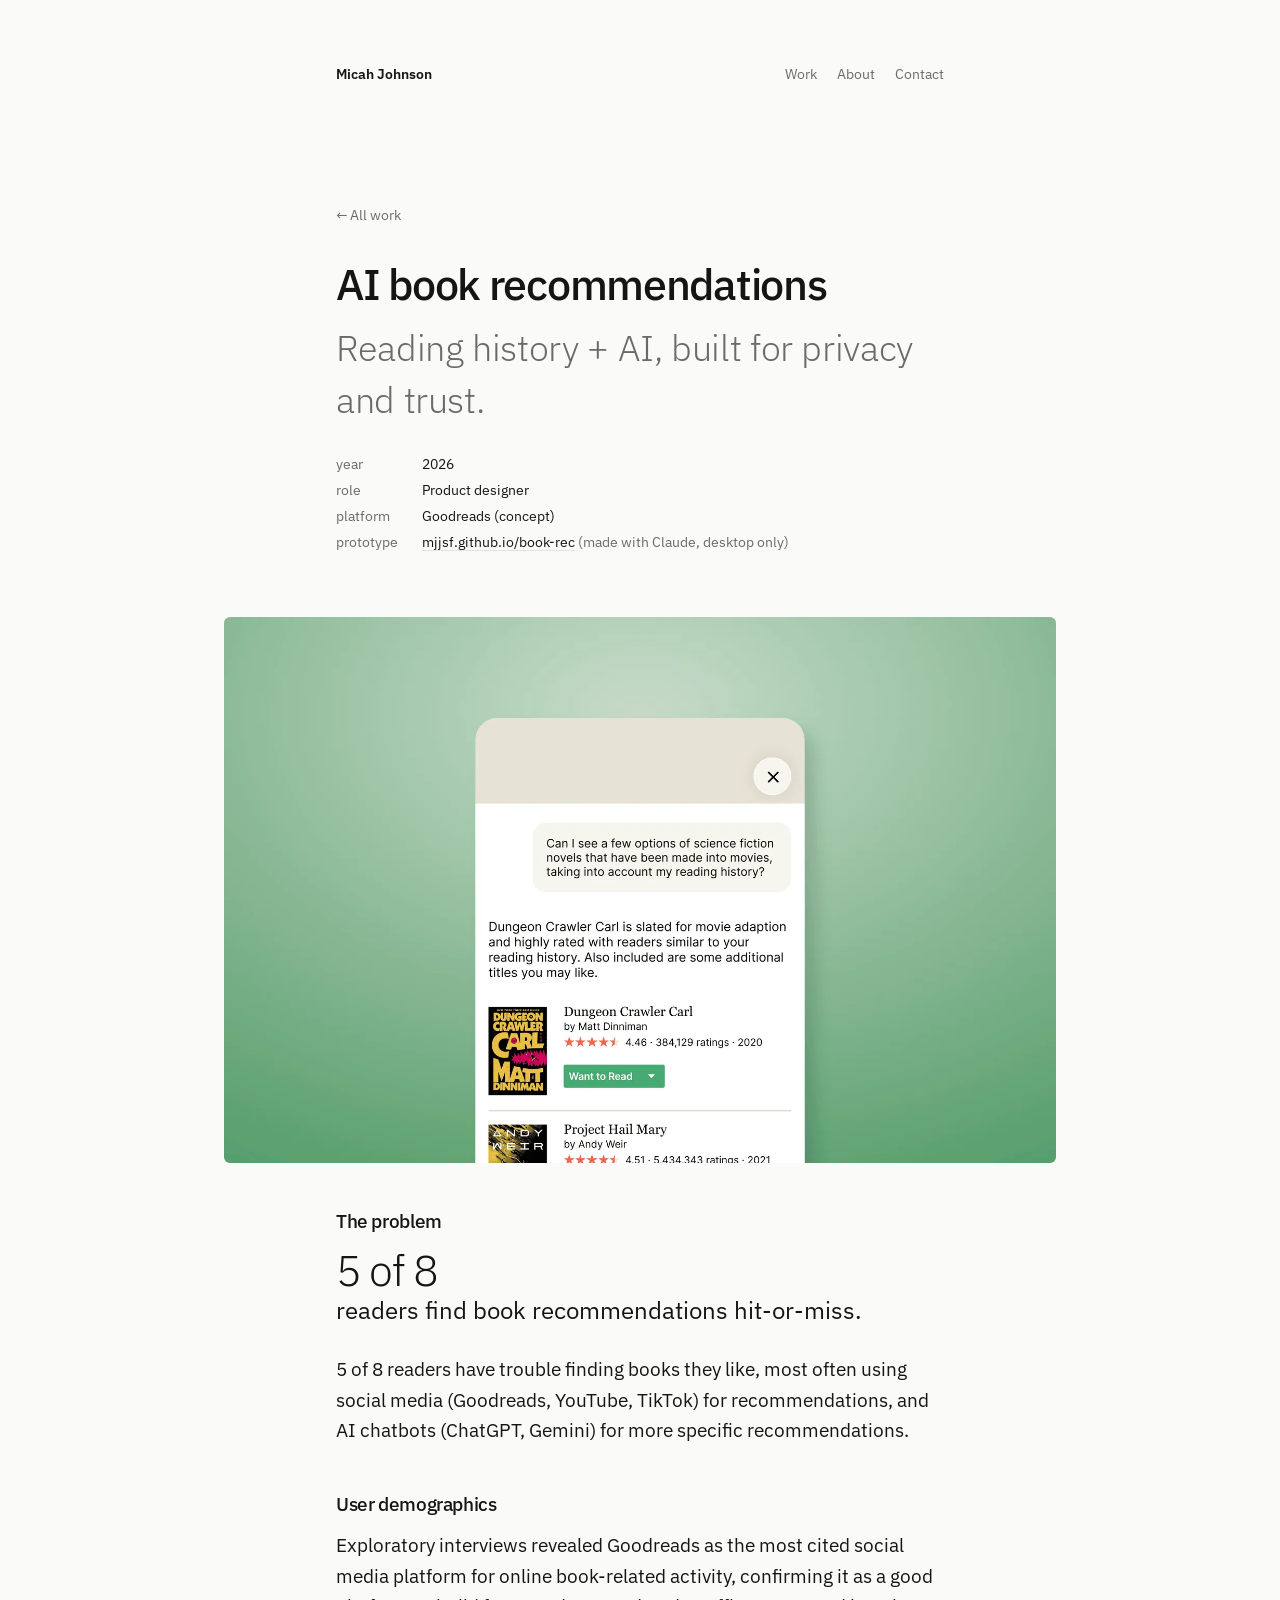
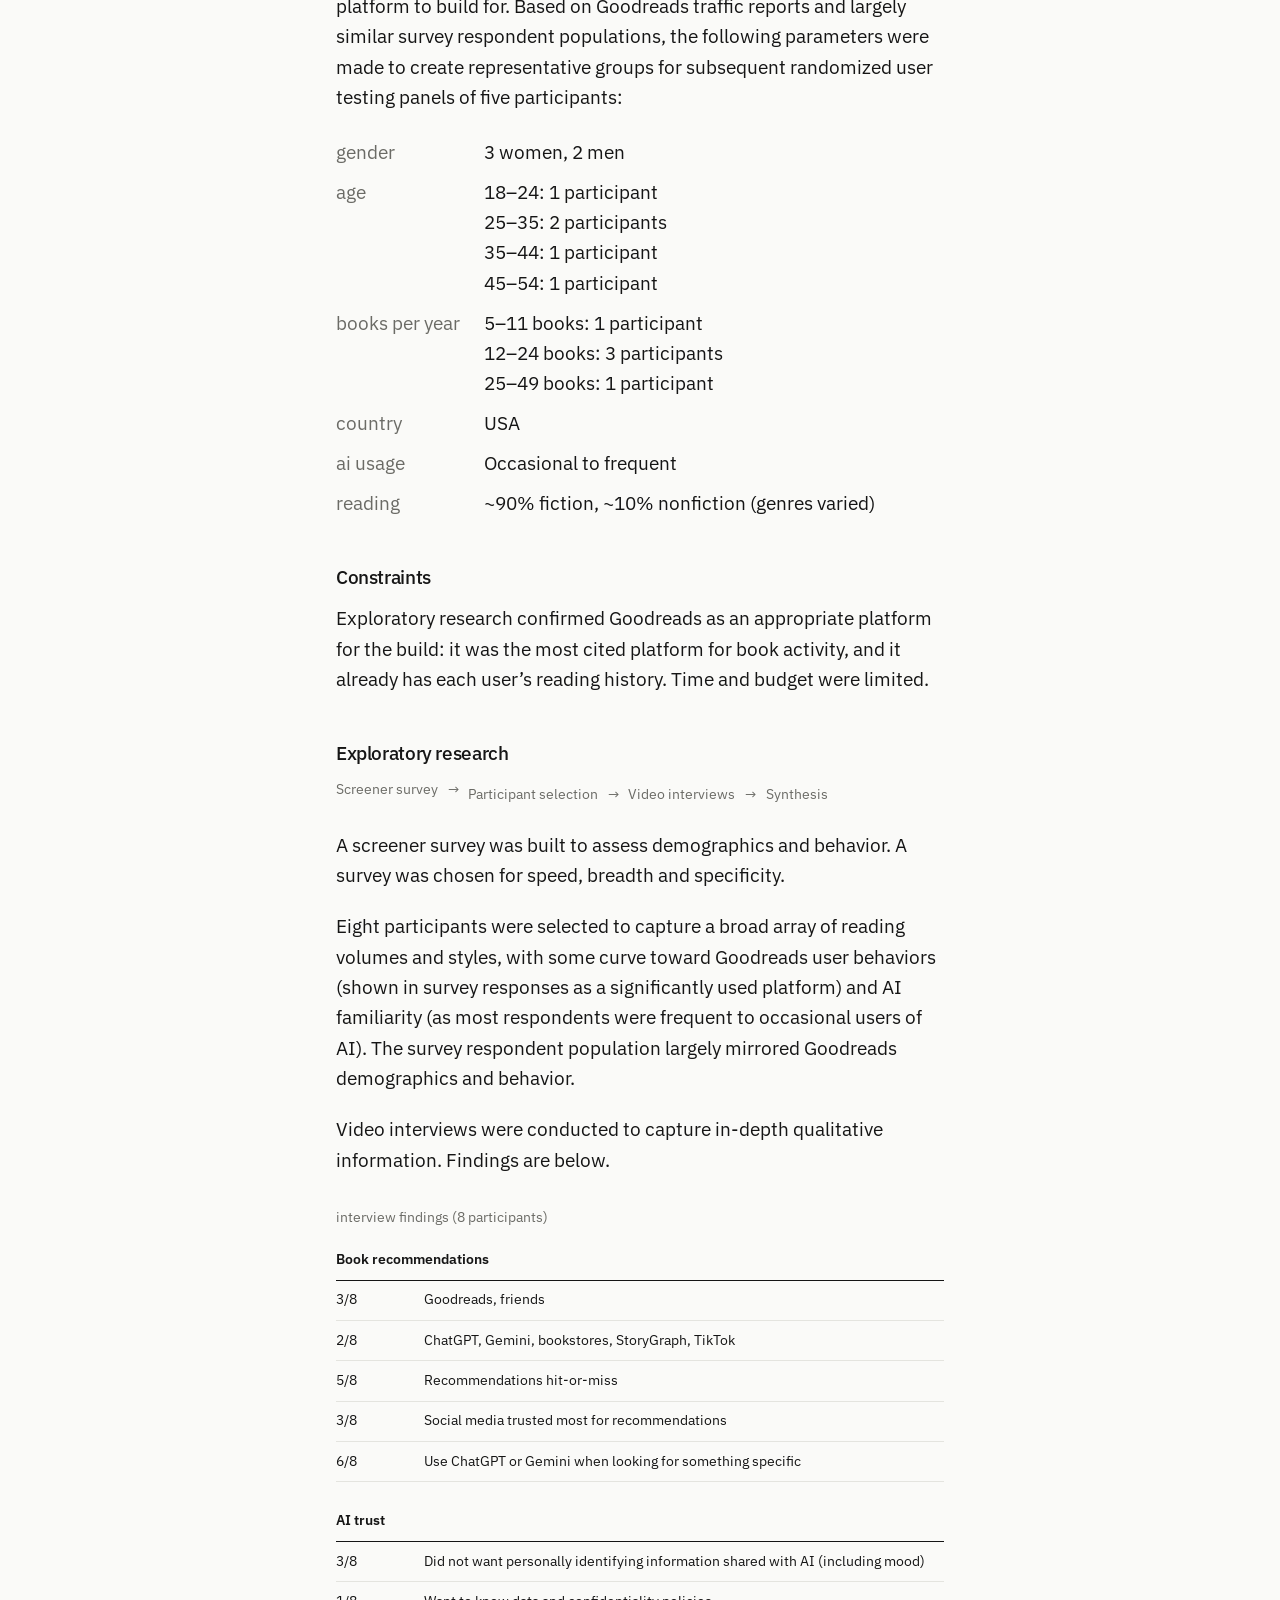
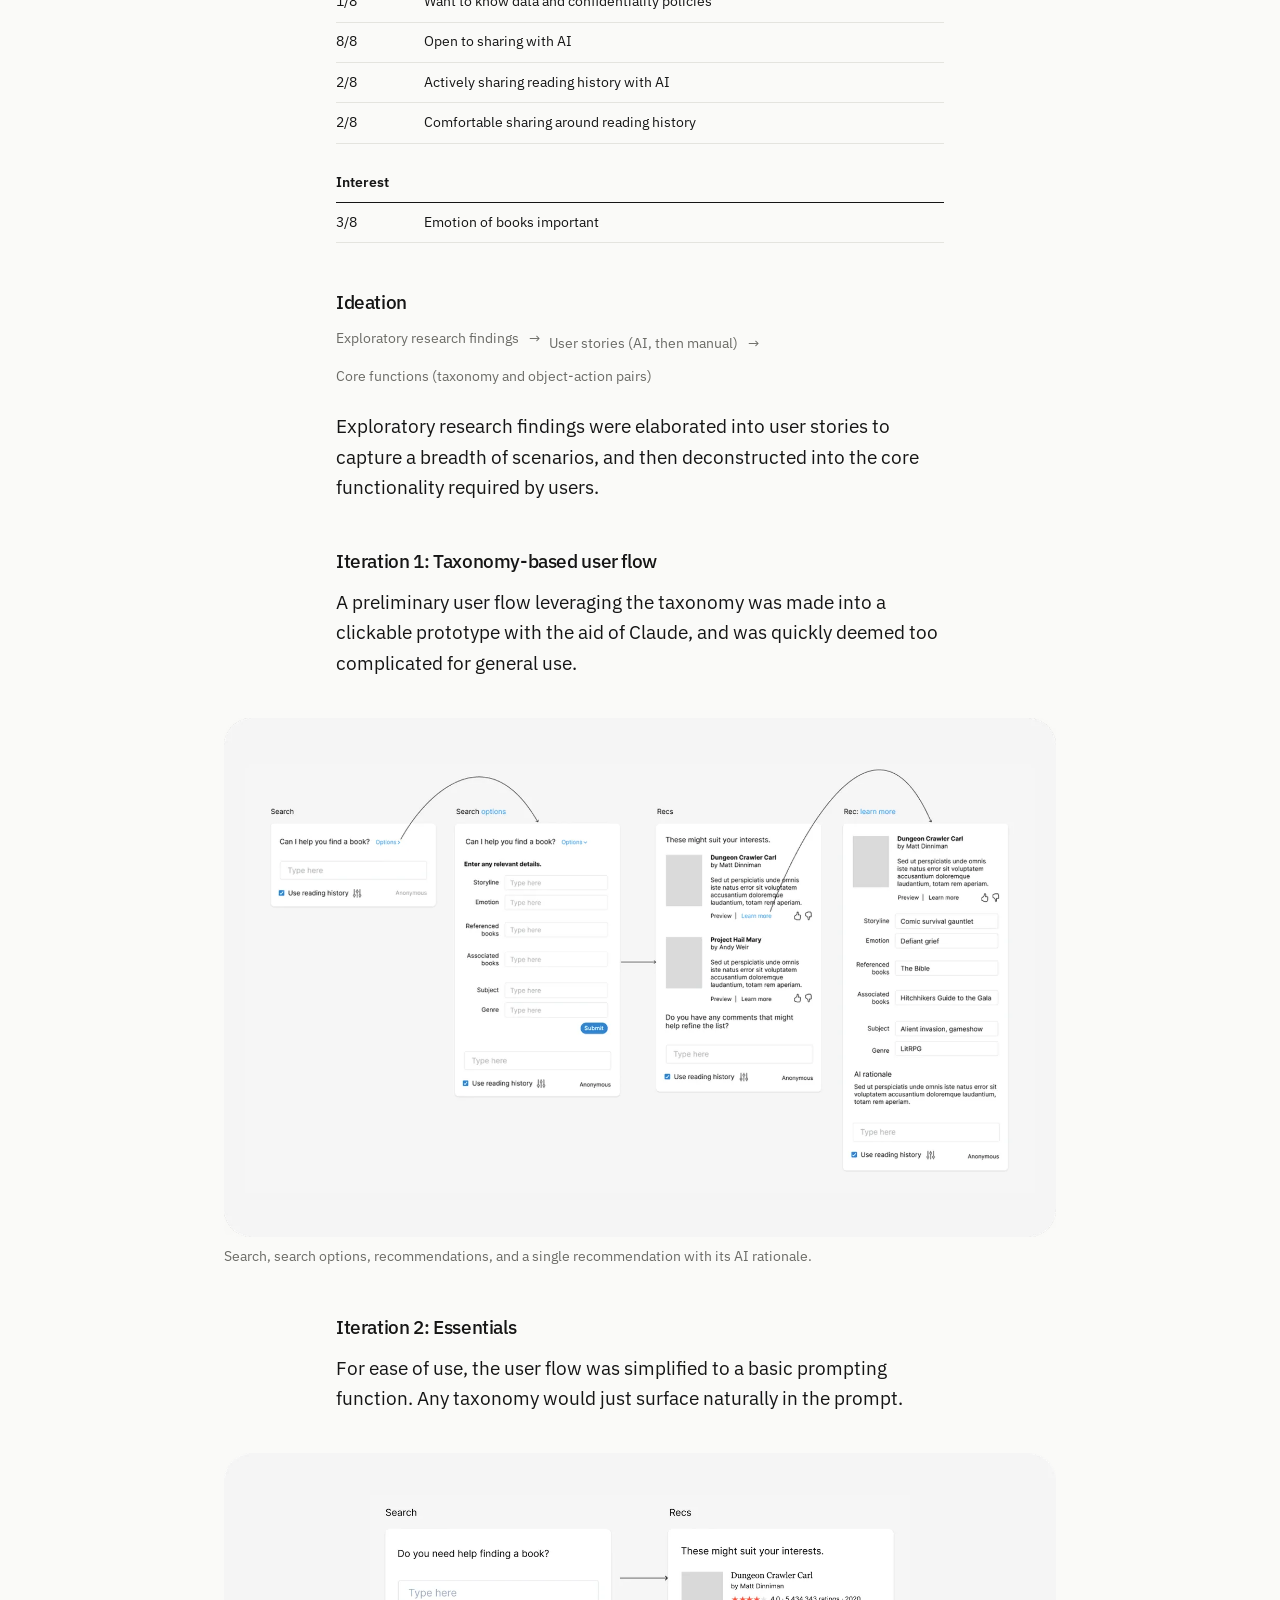
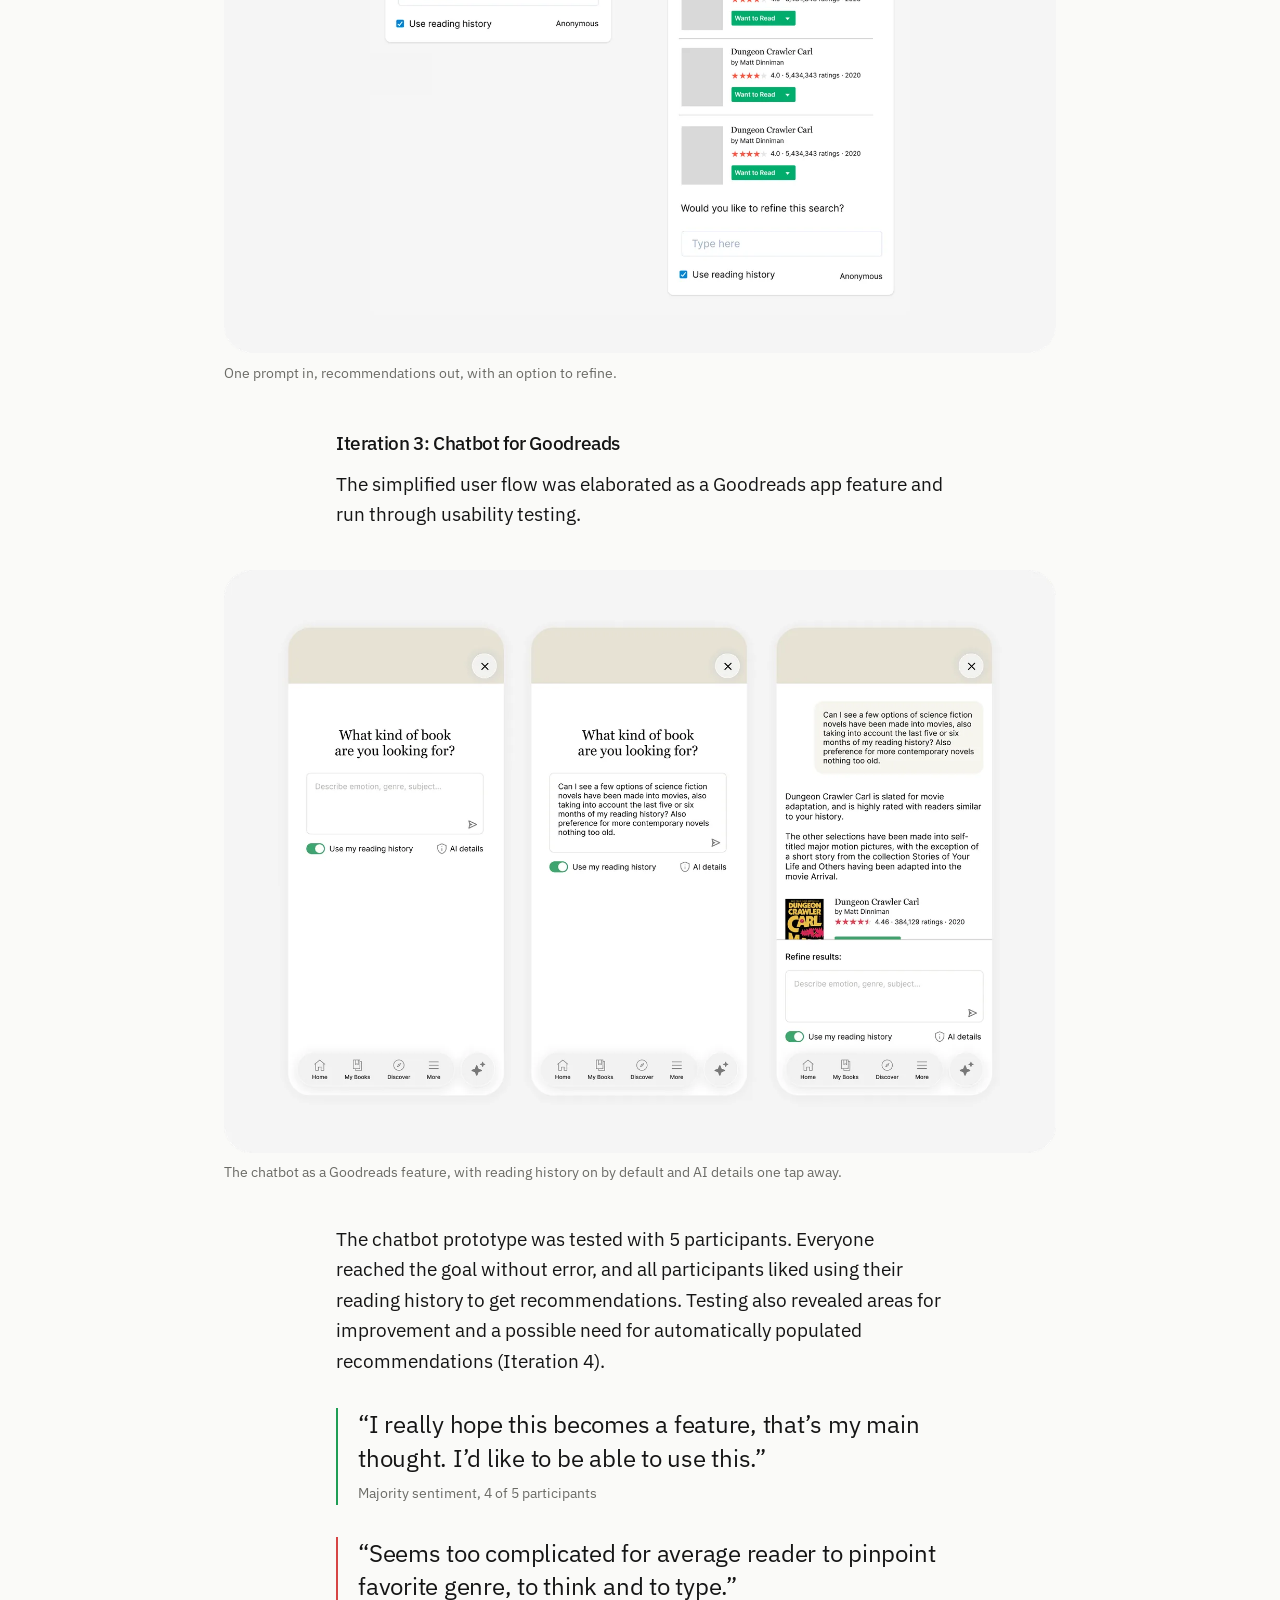
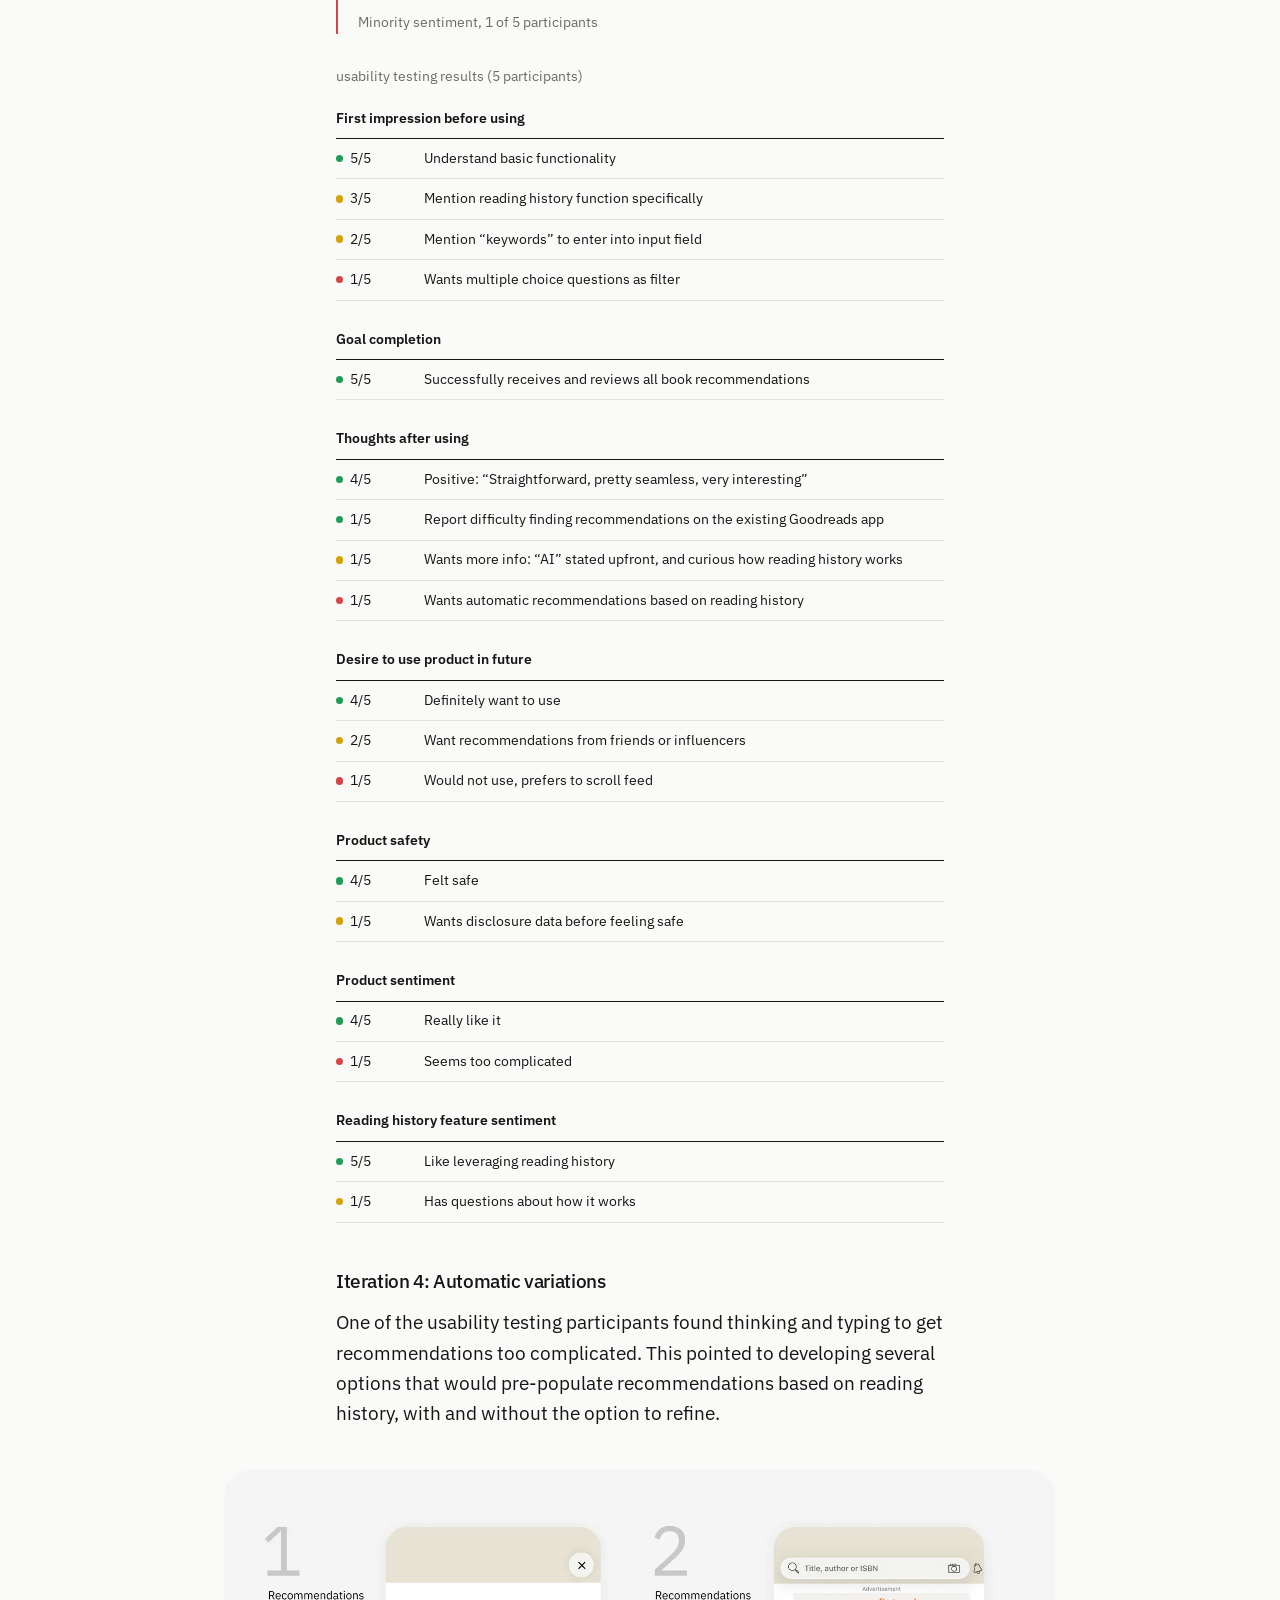
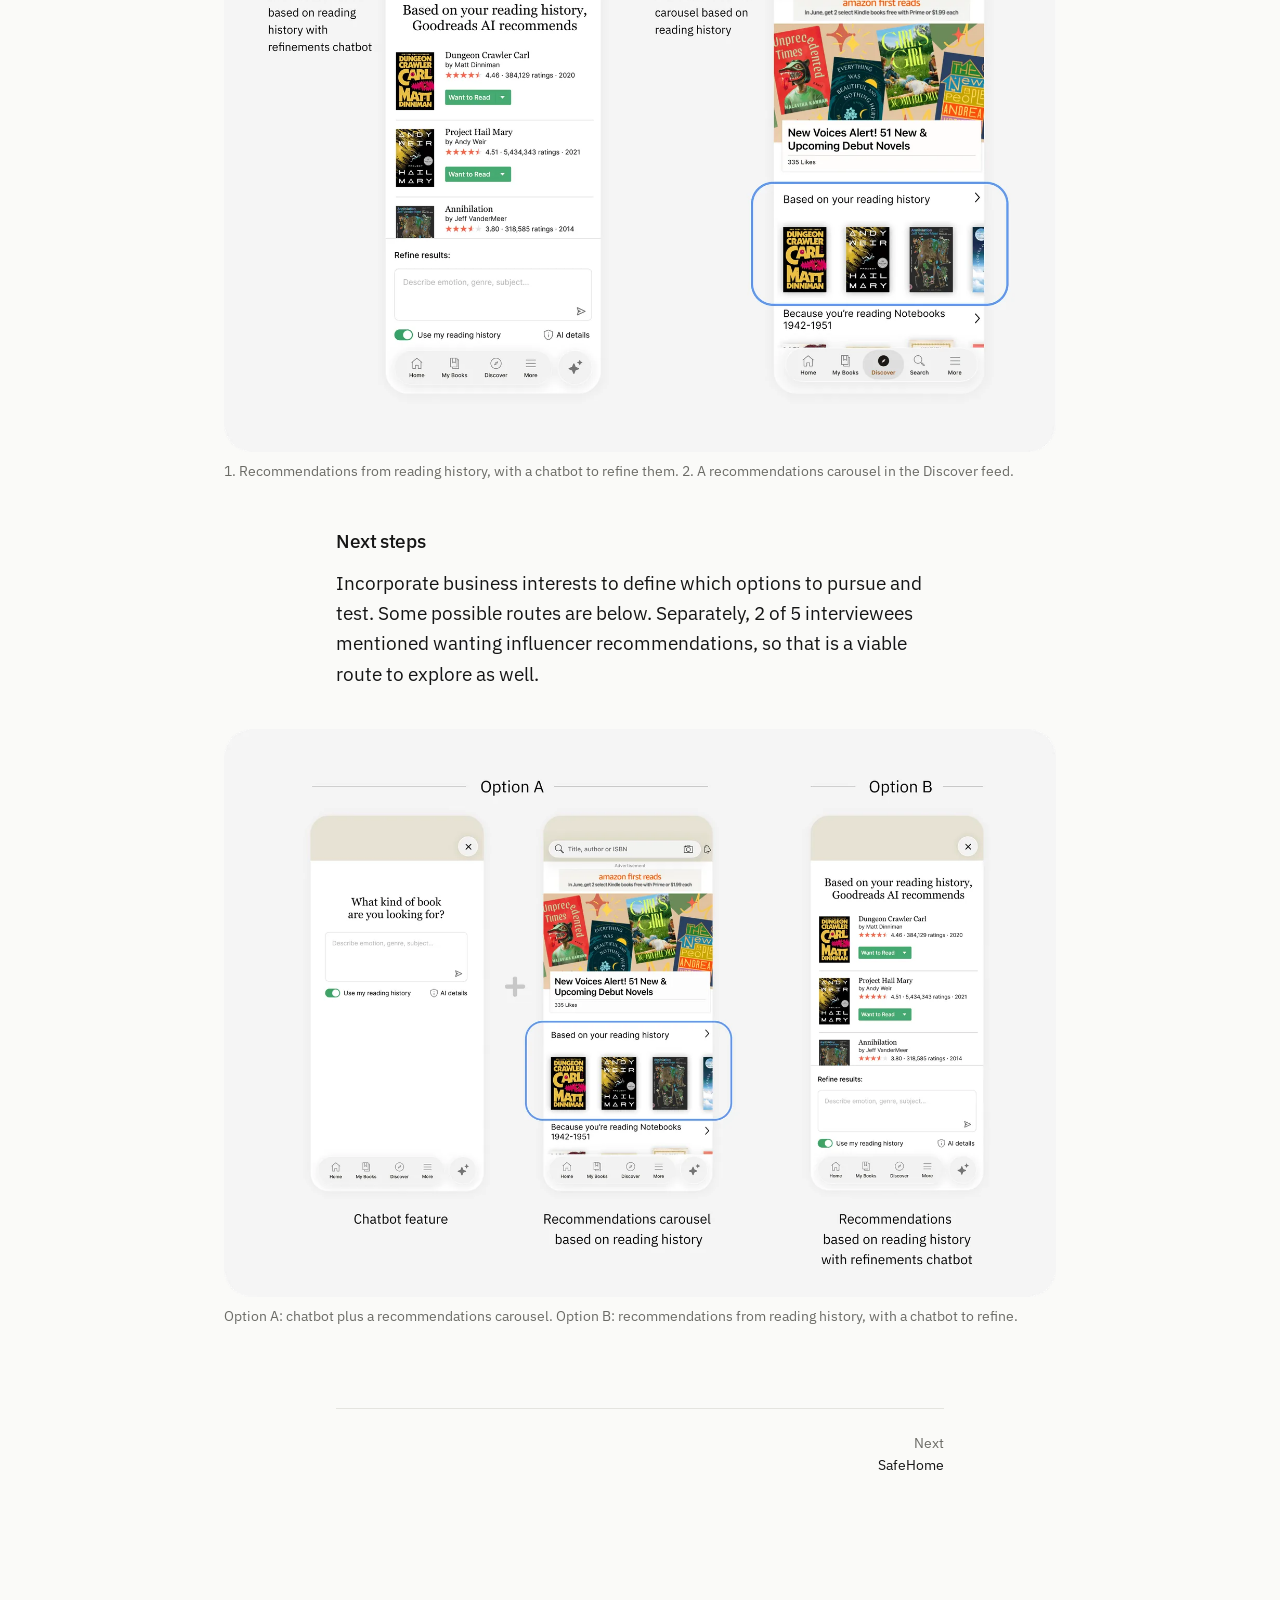
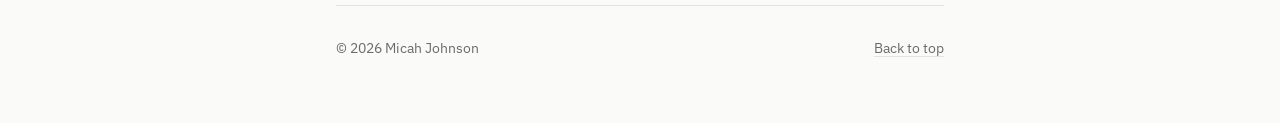
==== work/ai-book-recommendations/index.html @ ccaa2564 "Add liquid glass cursor that turns magenta on click Co-Authored-By: Claude Opus 5.5 <noreply@anthrop" ====
<!doctype html>
<html lang="en">
<head>
  <meta charset="utf-8">
  <meta name="viewport" content="width=device-width, initial-scale=1">
  <title>AI book recommendations — Micah Johnson</title>
  <meta name="description" content="Reading history + AI, built for privacy and trust. A Goodreads feature concept, from exploratory research through four iterations and usability testing.">
  <link rel="canonical" href="https://micahjohnson.co/work/ai-book-recommendations/">
  <meta property="og:type" content="article">
  <meta property="og:title" content="AI book recommendations — Micah Johnson">
  <meta property="og:description" content="Reading history + AI, built for privacy and trust.">
  <meta property="og:url" content="https://micahjohnson.co/work/ai-book-recommendations/">
  <meta name="theme-color" content="#fafaf8" media="(prefers-color-scheme: light)">
  <meta name="theme-color" content="#111110" media="(prefers-color-scheme: dark)">
  <link rel="icon" href="../../assets/favicon.svg" type="image/svg+xml">
  <link rel="preconnect" href="https://fonts.googleapis.com">
  <link rel="preconnect" href="https://fonts.gstatic.com" crossorigin>
  <link rel="stylesheet" href="https://fonts.googleapis.com/css2?family=IBM+Plex+Sans:ital,wght@0,300;0,400;0,500;0,600;1,400&display=swap">
  <link rel="stylesheet" href="../../styles.css">
</head>
<body>
  <div class="wrap">
    <header class="site-header">
      <a class="name" href="../../">Micah Johnson</a>
      <nav aria-label="Primary">
        <a href="../../#work">Work</a>
        <a href="../../#about">About</a>
        <a href="../../#contact">Contact</a>
      </nav>
    </header>

    <main>
      <article>
        <a class="back" href="../../#work">&larr; All work</a>
        <h1>AI book recommendations</h1>
        <p class="lede subtitle">Reading history + AI, built for privacy and trust.</p>
        <dl class="meta">
          <dt>Year</dt><dd>2026</dd>
          <dt>Role</dt><dd>Product designer</dd>
          <dt>Platform</dt><dd>Goodreads (concept)</dd>
          <dt>Prototype</dt><dd><a href="https://mjjsf.github.io/book-rec/">mjjsf.github.io/book-rec</a> <span class="note">(made with Claude, desktop only)</span></dd>
        </dl>

        <div class="prose">
          <figure class="wide">
            <img src="../../assets/ai-book-recommendations/cover.webp" width="1600" height="1049" alt="A Goodreads-style chat panel. The reader asks for science fiction novels that have been made into movies, taking their reading history into account; the reply recommends Dungeon Crawler Carl and Project Hail Mary with ratings and Want to Read buttons.">
          </figure>

          <h2>The problem</h2>
          <p class="stat"><strong>5 of 8</strong> readers find book recommendations hit-or-miss.</p>
          <p>5 of 8 readers have trouble finding books they like, most often using social media (Goodreads, YouTube, TikTok) for recommendations, and AI chatbots (ChatGPT, Gemini) for more specific recommendations.</p>

          <h2>User demographics</h2>
          <p>Exploratory interviews revealed Goodreads as the most cited social media platform for online book-related activity, confirming it as a good platform to build for. Based on Goodreads traffic reports and largely similar survey respondent populations, the following parameters were made to create representative groups for subsequent randomized user testing panels of five participants:</p>
          <dl class="meta spec">
            <dt>Gender</dt><dd>3 women, 2 men</dd>
            <dt>Age</dt><dd>18–24: 1 participant<br>25–35: 2 participants<br>35–44: 1 participant<br>45–54: 1 participant</dd>
            <dt>Books per year</dt><dd>5–11 books: 1 participant<br>12–24 books: 3 participants<br>25–49 books: 1 participant</dd>
            <dt>Country</dt><dd>USA</dd>
            <dt>AI usage</dt><dd>Occasional to frequent</dd>
            <dt>Reading</dt><dd>~90% fiction, ~10% nonfiction (genres varied)</dd>
          </dl>

          <h2>Constraints</h2>
          <p>Exploratory research confirmed Goodreads as an appropriate platform for the build: it was the most cited platform for book activity, and it already has each user&rsquo;s reading history. Time and budget were limited.</p>

          <h2>Exploratory research</h2>
          <ol class="flow" aria-label="Research process">
            <li>Screener survey</li>
            <li>Participant selection</li>
            <li>Video interviews</li>
            <li>Synthesis</li>
          </ol>
          <p>A screener survey was built to assess demographics and behavior. A survey was chosen for speed, breadth and specificity.</p>
          <p>Eight participants were selected to capture a broad array of reading volumes and styles, with some curve toward Goodreads user behaviors (shown in survey responses as a significantly used platform) and AI familiarity (as most respondents were frequent to occasional users of AI). The survey respondent population largely mirrored Goodreads demographics and behavior.</p>
          <p>Video interviews were conducted to capture in-depth qualitative information. Findings are below.</p>

          <div class="table-wrap">
            <table class="data">
              <caption>Interview findings (8 participants)</caption>
              <tbody>
                <tr class="group"><th colspan="2" scope="rowgroup">Book recommendations</th></tr>
                <tr><td class="n">3/8</td><td>Goodreads, friends</td></tr>
                <tr><td class="n">2/8</td><td>ChatGPT, Gemini, bookstores, StoryGraph, TikTok</td></tr>
                <tr><td class="n">5/8</td><td>Recommendations hit-or-miss</td></tr>
                <tr><td class="n">3/8</td><td>Social media trusted most for recommendations</td></tr>
                <tr><td class="n">6/8</td><td>Use ChatGPT or Gemini when looking for something specific</td></tr>
              </tbody>
              <tbody>
                <tr class="group"><th colspan="2" scope="rowgroup">AI trust</th></tr>
                <tr><td class="n">3/8</td><td>Did not want personally identifying information shared with AI (including mood)</td></tr>
                <tr><td class="n">1/8</td><td>Want to know data and confidentiality policies</td></tr>
                <tr><td class="n">8/8</td><td>Open to sharing with AI</td></tr>
                <tr><td class="n">2/8</td><td>Actively sharing reading history with AI</td></tr>
                <tr><td class="n">2/8</td><td>Comfortable sharing around reading history</td></tr>
              </tbody>
              <tbody>
                <tr class="group"><th colspan="2" scope="rowgroup">Interest</th></tr>
                <tr><td class="n">3/8</td><td>Emotion of books important</td></tr>
              </tbody>
            </table>
          </div>

          <h2>Ideation</h2>
          <ol class="flow" aria-label="Ideation process">
            <li>Exploratory research findings</li>
            <li>User stories (AI, then manual)</li>
            <li>Core functions (taxonomy and object-action pairs)</li>
          </ol>
          <p>Exploratory research findings were elaborated into user stories to capture a breadth of scenarios, and then deconstructed into the core functionality required by users.</p>

          <h2>Iteration 1: Taxonomy-based user flow</h2>
          <p>A preliminary user flow leveraging the taxonomy was made into a clickable prototype with the aid of Claude, and was quickly deemed too complicated for general use.</p>
          <figure class="wide">
            <img src="../../assets/ai-book-recommendations/iteration-1-taxonomy.webp" width="1600" height="997" loading="lazy" alt="Wireframe flow of four screens: a search box with an Options link; expanded options with fields for storyline, emotion, referenced books, associated books, subject and genre; a list of recommendations; and a recommendation detail with an AI rationale.">
            <figcaption>Search, search options, recommendations, and a single recommendation with its AI rationale.</figcaption>
          </figure>

          <h2>Iteration 2: Essentials</h2>
          <p>For ease of use, the user flow was simplified to a basic prompting function. Any taxonomy would just surface naturally in the prompt.</p>
          <figure class="wide">
            <img src="../../assets/ai-book-recommendations/iteration-2-essentials.webp" width="1600" height="961" loading="lazy" alt="Two wireframe screens: a single text box asking &ldquo;Do you need help finding a book?&rdquo; with a Use reading history checkbox, leading to a list of recommendations with a box to refine the search.">
            <figcaption>One prompt in, recommendations out, with an option to refine.</figcaption>
          </figure>

          <h2>Iteration 3: Chatbot for Goodreads</h2>
          <p>The simplified user flow was elaborated as a Goodreads app feature and run through usability testing.</p>
          <figure class="wide">
            <img src="../../assets/ai-book-recommendations/iteration-3-chatbot.webp" width="1600" height="1121" loading="lazy" alt="Three Goodreads app screens: an empty prompt reading &ldquo;What kind of book are you looking for?&rdquo; with a Use my reading history toggle and AI details link; the prompt filled in with a request for recent sci-fi adapted into movies; and the AI&rsquo;s answer explaining its picks, starting with Dungeon Crawler Carl.">
            <figcaption>The chatbot as a Goodreads feature, with reading history on by default and AI details one tap away.</figcaption>
          </figure>

          <p>The chatbot prototype was tested with 5 participants. Everyone reached the goal without error, and all participants liked using their reading history to get recommendations. Testing also revealed areas for improvement and a possible need for automatically populated recommendations (Iteration 4).</p>

          <blockquote class="pull pos">
            <p>&ldquo;I really hope this becomes a feature, that&rsquo;s my main thought. I&rsquo;d like to be able to use this.&rdquo;</p>
            <footer>Majority sentiment, 4 of 5 participants</footer>
          </blockquote>
          <blockquote class="pull neg">
            <p>&ldquo;Seems too complicated for average reader to pinpoint favorite genre, to think and to type.&rdquo;</p>
            <footer>Minority sentiment, 1 of 5 participants</footer>
          </blockquote>

          <div class="table-wrap">
            <table class="data">
              <caption>Usability testing results (5 participants)</caption>
              <tbody>
                <tr class="group"><th colspan="2" scope="rowgroup">First impression before using</th></tr>
                <tr><td class="n"><span class="dot pos"><span class="sr">positive</span></span>5/5</td><td>Understand basic functionality</td></tr>
                <tr><td class="n"><span class="dot mixed"><span class="sr">neutral</span></span>3/5</td><td>Mention reading history function specifically</td></tr>
                <tr><td class="n"><span class="dot mixed"><span class="sr">neutral</span></span>2/5</td><td>Mention &ldquo;keywords&rdquo; to enter into input field</td></tr>
                <tr><td class="n"><span class="dot neg"><span class="sr">negative</span></span>1/5</td><td>Wants multiple choice questions as filter</td></tr>
              </tbody>
              <tbody>
                <tr class="group"><th colspan="2" scope="rowgroup">Goal completion</th></tr>
                <tr><td class="n"><span class="dot pos"><span class="sr">positive</span></span>5/5</td><td>Successfully receives and reviews all book recommendations</td></tr>
              </tbody>
              <tbody>
                <tr class="group"><th colspan="2" scope="rowgroup">Thoughts after using</th></tr>
                <tr><td class="n"><span class="dot pos"><span class="sr">positive</span></span>4/5</td><td>Positive: &ldquo;Straightforward, pretty seamless, very interesting&rdquo;</td></tr>
                <tr><td class="n"><span class="dot pos"><span class="sr">positive</span></span>1/5</td><td>Report difficulty finding recommendations on the existing Goodreads app</td></tr>
                <tr><td class="n"><span class="dot mixed"><span class="sr">neutral</span></span>1/5</td><td>Wants more info: &ldquo;AI&rdquo; stated upfront, and curious how reading history works</td></tr>
                <tr><td class="n"><span class="dot neg"><span class="sr">negative</span></span>1/5</td><td>Wants automatic recommendations based on reading history</td></tr>
              </tbody>
              <tbody>
                <tr class="group"><th colspan="2" scope="rowgroup">Desire to use product in future</th></tr>
                <tr><td class="n"><span class="dot pos"><span class="sr">positive</span></span>4/5</td><td>Definitely want to use</td></tr>
                <tr><td class="n"><span class="dot mixed"><span class="sr">neutral</span></span>2/5</td><td>Want recommendations from friends or influencers</td></tr>
                <tr><td class="n"><span class="dot neg"><span class="sr">negative</span></span>1/5</td><td>Would not use, prefers to scroll feed</td></tr>
              </tbody>
              <tbody>
                <tr class="group"><th colspan="2" scope="rowgroup">Product safety</th></tr>
                <tr><td class="n"><span class="dot pos"><span class="sr">positive</span></span>4/5</td><td>Felt safe</td></tr>
                <tr><td class="n"><span class="dot mixed"><span class="sr">neutral</span></span>1/5</td><td>Wants disclosure data before feeling safe</td></tr>
              </tbody>
              <tbody>
                <tr class="group"><th colspan="2" scope="rowgroup">Product sentiment</th></tr>
                <tr><td class="n"><span class="dot pos"><span class="sr">positive</span></span>4/5</td><td>Really like it</td></tr>
                <tr><td class="n"><span class="dot neg"><span class="sr">negative</span></span>1/5</td><td>Seems too complicated</td></tr>
              </tbody>
              <tbody>
                <tr class="group"><th colspan="2" scope="rowgroup">Reading history feature sentiment</th></tr>
                <tr><td class="n"><span class="dot pos"><span class="sr">positive</span></span>5/5</td><td>Like leveraging reading history</td></tr>
                <tr><td class="n"><span class="dot mixed"><span class="sr">neutral</span></span>1/5</td><td>Has questions about how it works</td></tr>
              </tbody>
            </table>
          </div>

          <h2>Iteration 4: Automatic variations</h2>
          <p>One of the usability testing participants found thinking and typing to get recommendations too complicated. This pointed to developing several options that would pre-populate recommendations based on reading history, with and without the option to refine.</p>
          <figure class="wide">
            <img src="../../assets/ai-book-recommendations/iteration-4-automatic.webp" width="1600" height="1121" loading="lazy" alt="Two variations. One: a screen headed &ldquo;Based on your reading history, Goodreads AI recommends&rdquo; listing Dungeon Crawler Carl, Project Hail Mary and Annihilation, with a refine box below. Two: the Goodreads Discover feed with a highlighted &ldquo;Based on your reading history&rdquo; carousel of book covers.">
            <figcaption>1. Recommendations from reading history, with a chatbot to refine them. 2. A recommendations carousel in the Discover feed.</figcaption>
          </figure>

          <h2>Next steps</h2>
          <p>Incorporate business interests to define which options to pursue and test. Some possible routes are below. Separately, 2 of 5 interviewees mentioned wanting influencer recommendations, so that is a viable route to explore as well.</p>
          <figure class="wide">
            <img src="../../assets/ai-book-recommendations/next-steps.webp" width="1600" height="1092" loading="lazy" alt="Option A pairs the chatbot feature with a reading-history recommendations carousel in the Discover feed. Option B shows reading-history recommendations first, with a chatbot to refine the results.">
            <figcaption>Option A: chatbot plus a recommendations carousel. Option B: recommendations from reading history, with a chatbot to refine.</figcaption>
          </figure>
        </div>

        <nav class="pager" aria-label="More work">
          <a class="next" href="../safehome/"><span>Next</span>SafeHome</a>
        </nav>
      </article>
    </main>

    <footer class="site-footer">
      <span>&copy; 2026 Micah Johnson</span>
      <a href="#">Back to top</a>
    </footer>
  </div>
  <script src="../../cursor.js" defer></script>
</body>
</html>
---- styles.css ----
/* micahjohnson.co — minimal, text-centric */

:root {
  --bg: #fafaf8;
  --fg: #151515;
  --muted: #6b6b66;
  --rule: #e4e4df;
  --accent: #2f4fd8;
  --pos: #1f9d55;
  --mixed: #d4a300;
  --neg: #d64545;

  --sans: "IBM Plex Sans", system-ui, -apple-system, "Segoe UI", Roboto, "Helvetica Neue", Arial, sans-serif;
  --mono: var(--sans);

  --step--1: clamp(0.8rem, 0.78rem + 0.1vw, 0.85rem);
  --step-0: clamp(1.0625rem, 1rem + 0.25vw, 1.1875rem);
  --step-1: clamp(1.25rem, 1.15rem + 0.5vw, 1.5rem);
  --step-2: clamp(1.75rem, 1.4rem + 1.6vw, 2.75rem);

  --measure: 38rem;
  --gutter: clamp(1rem, 5vw, 3rem);

  color-scheme: light dark;
}

@media (prefers-color-scheme: dark) {
  :root {
    --bg: #111110;
    --fg: #ecece8;
    --muted: #93938c;
    --rule: #2a2a28;
    --accent: #8ea2ff;
    --pos: #4cc27f;
    --mixed: #e3c04a;
    --neg: #f07070;
  }
}

*,
*::before,
*::after {
  box-sizing: border-box;
}

html {
  -webkit-text-size-adjust: 100%;
  text-size-adjust: 100%;
}

body {
  margin: 0;
  background: var(--bg);
  color: var(--fg);
  font-family: var(--sans);
  font-size: var(--step-0);
  line-height: 1.6;
  -webkit-font-smoothing: antialiased;
  text-rendering: optimizeLegibility;
}

.wrap {
  max-width: calc(var(--measure) + 2 * var(--gutter));
  margin: 0 auto;
  padding: 0 var(--gutter);
}

/* ---- Header / footer ---- */

.site-header {
  display: flex;
  justify-content: space-between;
  align-items: baseline;
  gap: 1rem;
  padding-block: clamp(2rem, 6vw, 4rem) 0;
  font-size: var(--step--1);
}

.site-header .name {
  font-weight: 600;
  text-decoration: none;
  color: var(--fg);
}

.site-header nav {
  display: flex;
  gap: 1.25rem;
}

.site-header nav a {
  color: var(--muted);
  text-decoration: none;
}

.site-header nav a:hover,
.site-header nav a[aria-current="page"] {
  color: var(--fg);
}

.site-footer {
  margin-top: clamp(4rem, 12vw, 8rem);
  padding-block: 2rem clamp(2rem, 6vw, 4rem);
  border-top: 1px solid var(--rule);
  font-size: var(--step--1);
  color: var(--muted);
  display: flex;
  justify-content: space-between;
  flex-wrap: wrap;
  gap: 0.5rem 1.5rem;
}

.site-footer a {
  color: inherit;
}

/* ---- Typography ---- */

main {
  padding-top: clamp(3.5rem, 12vw, 7rem);
}

h1,
h2,
h3 {
  font-weight: 500;
  line-height: 1.2;
  letter-spacing: -0.02em;
  margin: 0;
}

h1 {
  font-size: var(--step-2);
  letter-spacing: -0.03em;
}

.lede {
  font-size: calc(var(--step-1) * 1.5);
  font-weight: 300;
  line-height: 1.45;
  letter-spacing: -0.01em;
  margin: 0;
  max-width: 32ch;
}

.lede .muted {
  color: var(--muted);
}

p {
  margin: 0 0 1.1em;
}

a {
  color: var(--fg);
  text-decoration-line: underline;
  text-decoration-thickness: 1px;
  text-decoration-color: var(--rule);
  text-underline-offset: 0.2em;
  transition: text-decoration-color 0.15s ease, color 0.15s ease;
}

a:hover {
  text-decoration-color: currentColor;
}

a:focus-visible {
  outline: 2px solid var(--accent);
  outline-offset: 3px;
  border-radius: 2px;
}

.label {
  font-family: var(--mono);
  font-size: var(--step--1);
  font-weight: 400;
  letter-spacing: 0;
  color: var(--muted);
  text-transform: lowercase;
  margin: 0 0 1.25rem;
}

section {
  margin-top: clamp(4rem, 12vw, 7rem);
}

/* ---- Work index ---- */

.work-list {
  list-style: none;
  margin: 0;
  padding: 0;
  border-top: 1px solid var(--rule);
}

.work-list li {
  border-bottom: 1px solid var(--rule);
}

.work-list a {
  display: grid;
  grid-template-columns: 1fr auto;
  grid-template-areas:
    "title year"
    "desc  desc";
  column-gap: 1rem;
  padding: 1rem 0;
  text-decoration: none;
}

.work-list .title {
  grid-area: title;
  font-weight: 400;
}

.work-list .desc {
  grid-area: desc;
  color: var(--muted);
  font-size: 16px;
  font-weight: 300;
}

.work-list .year {
  grid-area: year;
  font-family: var(--mono);
  font-size: var(--step--1);
  font-weight: 300;
  color: var(--muted);
  align-self: center;
}

.work-list a:hover .title {
  text-decoration: underline;
  text-decoration-thickness: 1px;
  text-underline-offset: 0.2em;
}

@media (min-width: 40rem) {
  .work-list a {
    grid-template-columns: minmax(9rem, 14rem) 1fr auto;
    grid-template-areas: "title desc year";
    align-items: baseline;
  }
}

/* ---- Definition lists (contact, meta) ---- */

.links {
  list-style: none;
  margin: 0;
  padding: 0;
  display: flex;
  flex-wrap: wrap;
  gap: 0.5rem 1.5rem;
}

.meta {
  display: grid;
  grid-template-columns: auto 1fr;
  gap: 0.25rem 1.5rem;
  margin: 1.75rem 0 0;
  font-size: var(--step--1);
}

.meta dt {
  font-family: var(--mono);
  color: var(--muted);
  text-transform: lowercase;
}

.meta dd {
  margin: 0;
}

/* ---- Project page ---- */

.back {
  display: inline-block;
  font-size: var(--step--1);
  color: var(--muted);
  text-decoration: none;
  margin-bottom: 2rem;
}

.back:hover {
  color: var(--fg);
}

.prose {
  margin-top: clamp(2.5rem, 8vw, 4rem);
}

.prose h2 {
  font-size: var(--step-0);
  margin: 2.5em 0 0.75em;
}

.prose figure {
  margin: 2.5rem 0;
}

.prose img {
  display: block;
  width: 100%;
  height: auto;
  border-radius: 6px;
}

.prose figcaption {
  font-size: var(--step--1);
  color: var(--muted);
  margin-top: 0.6rem;
}

.pager {
  display: flex;
  justify-content: space-between;
  gap: 1rem;
  margin-top: clamp(3rem, 10vw, 5rem);
  padding-top: 1.5rem;
  border-top: 1px solid var(--rule);
  font-size: var(--step--1);
}

.pager a {
  text-decoration: none;
}

.pager span {
  display: block;
  font-family: var(--mono);
  color: var(--muted);
}

.pager .next {
  text-align: right;
  margin-left: auto;
}

/* ---- Case study elements ---- */

.subtitle {
  color: var(--muted);
  margin-top: 0.75rem;
}

.meta .note {
  color: var(--muted);
}

.meta.spec {
  font-size: inherit;
  gap: 0.6rem 1.5rem;
  margin: 1.5rem 0;
}

@media (min-width: 40rem) {
  .prose figure.wide {
    margin-inline: calc(50% - min(26rem, 50vw - var(--gutter)));
  }
}

.stat {
  font-size: var(--step-1);
  line-height: 1.4;
}

.stat strong {
  display: block;
  font-size: var(--step-2);
  font-weight: 300;
  letter-spacing: -0.03em;
  line-height: 1.1;
}

.flow {
  list-style: none;
  margin: 0 0 1.5rem;
  padding: 0;
  display: flex;
  flex-wrap: wrap;
  gap: 0.4rem 0;
  font-family: var(--mono);
  font-size: var(--step--1);
  color: var(--muted);
}

.flow li:not(:last-child)::after {
  content: "→";
  margin: 0 0.6rem;
}

.pull {
  margin: 2rem 0;
  padding-left: 1.25rem;
  border-left: 2px solid var(--rule);
}

.pull.pos { border-color: var(--pos); }
.pull.neg { border-color: var(--neg); }

.pull p {
  font-size: var(--step-1);
  line-height: 1.4;
  letter-spacing: -0.01em;
  margin-bottom: 0.5rem;
}

.pull footer {
  font-size: var(--step--1);
  color: var(--muted);
}

.table-wrap {
  overflow-x: auto;
  margin: 2rem 0;
}

.data {
  width: 100%;
  border-collapse: collapse;
  font-size: var(--step--1);
  font-variant-numeric: tabular-nums;
}

.data caption {
  text-align: left;
  font-family: var(--mono);
  color: var(--muted);
  text-transform: lowercase;
  padding-bottom: 0.5rem;
}

.data th,
.data td {
  text-align: left;
  vertical-align: baseline;
  padding: 0.55rem 0;
  border-bottom: 1px solid var(--rule);
}

.data .group th {
  padding-top: 1.75rem;
  font-weight: 600;
  border-bottom-color: var(--fg);
}

.data tbody:first-of-type .group th {
  padding-top: 0.75rem;
}

.data .n {
  width: 5.5rem;
  padding-right: 1rem;
  font-family: var(--mono);
  white-space: nowrap;
}

.dot {
  display: inline-block;
  width: 0.55em;
  height: 0.55em;
  border-radius: 50%;
  margin-right: 0.5em;
  vertical-align: 0.05em;
  background: var(--muted);
}

.dot.pos { background: var(--pos); }
.dot.mixed { background: var(--mixed); }
.dot.neg { background: var(--neg); }

.sr {
  position: absolute;
  width: 1px;
  height: 1px;
  overflow: hidden;
  clip-path: inset(50%);
  white-space: nowrap;
}

.stats {
  list-style: none;
  margin: 2rem 0;
  padding: 0;
  display: grid;
  grid-template-columns: repeat(auto-fit, minmax(10rem, 1fr));
  gap: 1.5rem 2rem;
  font-size: var(--step--1);
  color: var(--muted);
}

.stats li {
  padding-top: 0.75rem;
  border-top: 1px solid var(--rule);
}

.stats strong {
  display: block;
  font-size: var(--step-2);
  font-weight: 300;
  letter-spacing: -0.03em;
  line-height: 1.1;
  color: var(--fg);
  margin-bottom: 0.4rem;
  font-variant-numeric: tabular-nums;
}

p.note {
  font-size: var(--step--1);
  color: var(--muted);
  margin-top: -1rem;
}

.prose ul {
  padding-left: 1.2em;
}

.prose li + li {
  margin-top: 0.35em;
}

.prose ul.stats {
  padding-left: 0;
}

.prose .stats li + li {
  margin-top: 0;
}

.options {
  margin: 1.5rem 0 2rem;
}

.options dt {
  font-weight: 600;
  margin-top: 1.25rem;
}

.options dd {
  margin: 0.25rem 0 0;
}

.chosen {
  display: inline-block;
  margin-left: 0.5rem;
  padding: 0 0.45em;
  border: 1px solid var(--pos);
  border-radius: 3px;
  font-family: var(--mono);
  font-size: var(--step--1);
  font-weight: 400;
  color: var(--pos);
  text-transform: lowercase;
  vertical-align: 0.1em;
}

.gallery {
  display: grid;
  grid-template-columns: 1fr;
  gap: 1rem;
  margin: 2rem 0;
}

.gallery figure {
  margin: 0;
}

@media (min-width: 40rem) {
  .gallery {
    grid-template-columns: 1fr 1fr;
    align-items: start;
    margin-inline: calc(50% - min(26rem, 50vw - var(--gutter)));
  }
}

/* ---- Utilities ---- */

.placeholder {
  background: color-mix(in srgb, var(--accent) 12%, transparent);
  border-radius: 2px;
}

.toast {
  position: fixed;
  left: 50%;
  bottom: 2rem;
  margin: 0;
  padding: 0.5rem 1rem;
  background: var(--fg);
  color: var(--bg);
  border-radius: 4px;
  font-size: var(--step--1);
  opacity: 0;
  transform: translate(-50%, 0.5rem);
  transition: opacity 0.2s ease, transform 0.2s ease;
  pointer-events: none;
}

.toast.is-visible {
  opacity: 1;
  transform: translate(-50%, 0);
}

/* ---- Liquid glass cursor (see cursor.js) ---- */

.has-cursor,
.has-cursor * {
  cursor: none !important;
}

.cursor {
  position: fixed;
  top: 0;
  left: 0;
  z-index: 9999;
  width: 0.25in;
  height: 0.25in;
  margin: -0.125in 0 0 -0.125in;
  border-radius: 50%;
  pointer-events: none;
  overflow: hidden;
  opacity: 0;
  border: 1px solid rgba(255, 255, 255, 0.65);
  box-shadow:
    inset 0 0 3px rgba(255, 255, 255, 0.7),
    inset 0 -2px 4px rgba(120, 90, 200, 0.25),
    0 1px 5px rgba(0, 0, 0, 0.18);
  -webkit-backdrop-filter: blur(2px) saturate(180%);
  backdrop-filter: blur(2px) saturate(180%);
  transition: opacity 0.2s ease;
  will-change: transform;
}

.cursor.is-visible {
  opacity: 1;
}

/* Opalescent sheen */
.cursor::before {
  content: "";
  position: absolute;
  inset: -20%;
  background: conic-gradient(
    rgba(255, 170, 220, 0.4),
    rgba(170, 210, 255, 0.4),
    rgba(170, 255, 220, 0.4),
    rgba(255, 240, 170, 0.4),
    rgba(255, 170, 220, 0.4)
  );
  animation: cursor-opal 6s linear infinite;
}

/* Specular highlight, over a tint that turns magenta while pressed */
.cursor::after {
  content: "";
  position: absolute;
  inset: 0;
  border-radius: 50%;
  background-color: rgba(255, 0, 200, 0);
  background-image: radial-gradient(circle at 32% 28%, rgba(255, 255, 255, 0.85), rgba(255, 255, 255, 0) 45%);
  transition: background-color 0.15s ease;
}

.cursor.is-pressed::after {
  background-color: rgba(255, 0, 200, 0.55);
}

@keyframes cursor-opal {
  to { transform: rotate(1turn); }
}

@media (prefers-reduced-motion: reduce) {
  .cursor::before {
    animation: none;
  }
}

::selection {
  background: var(--fg);
  color: var(--bg);
}

@media (prefers-reduced-motion: reduce) {
  * {
    transition: none !important;
  }
}
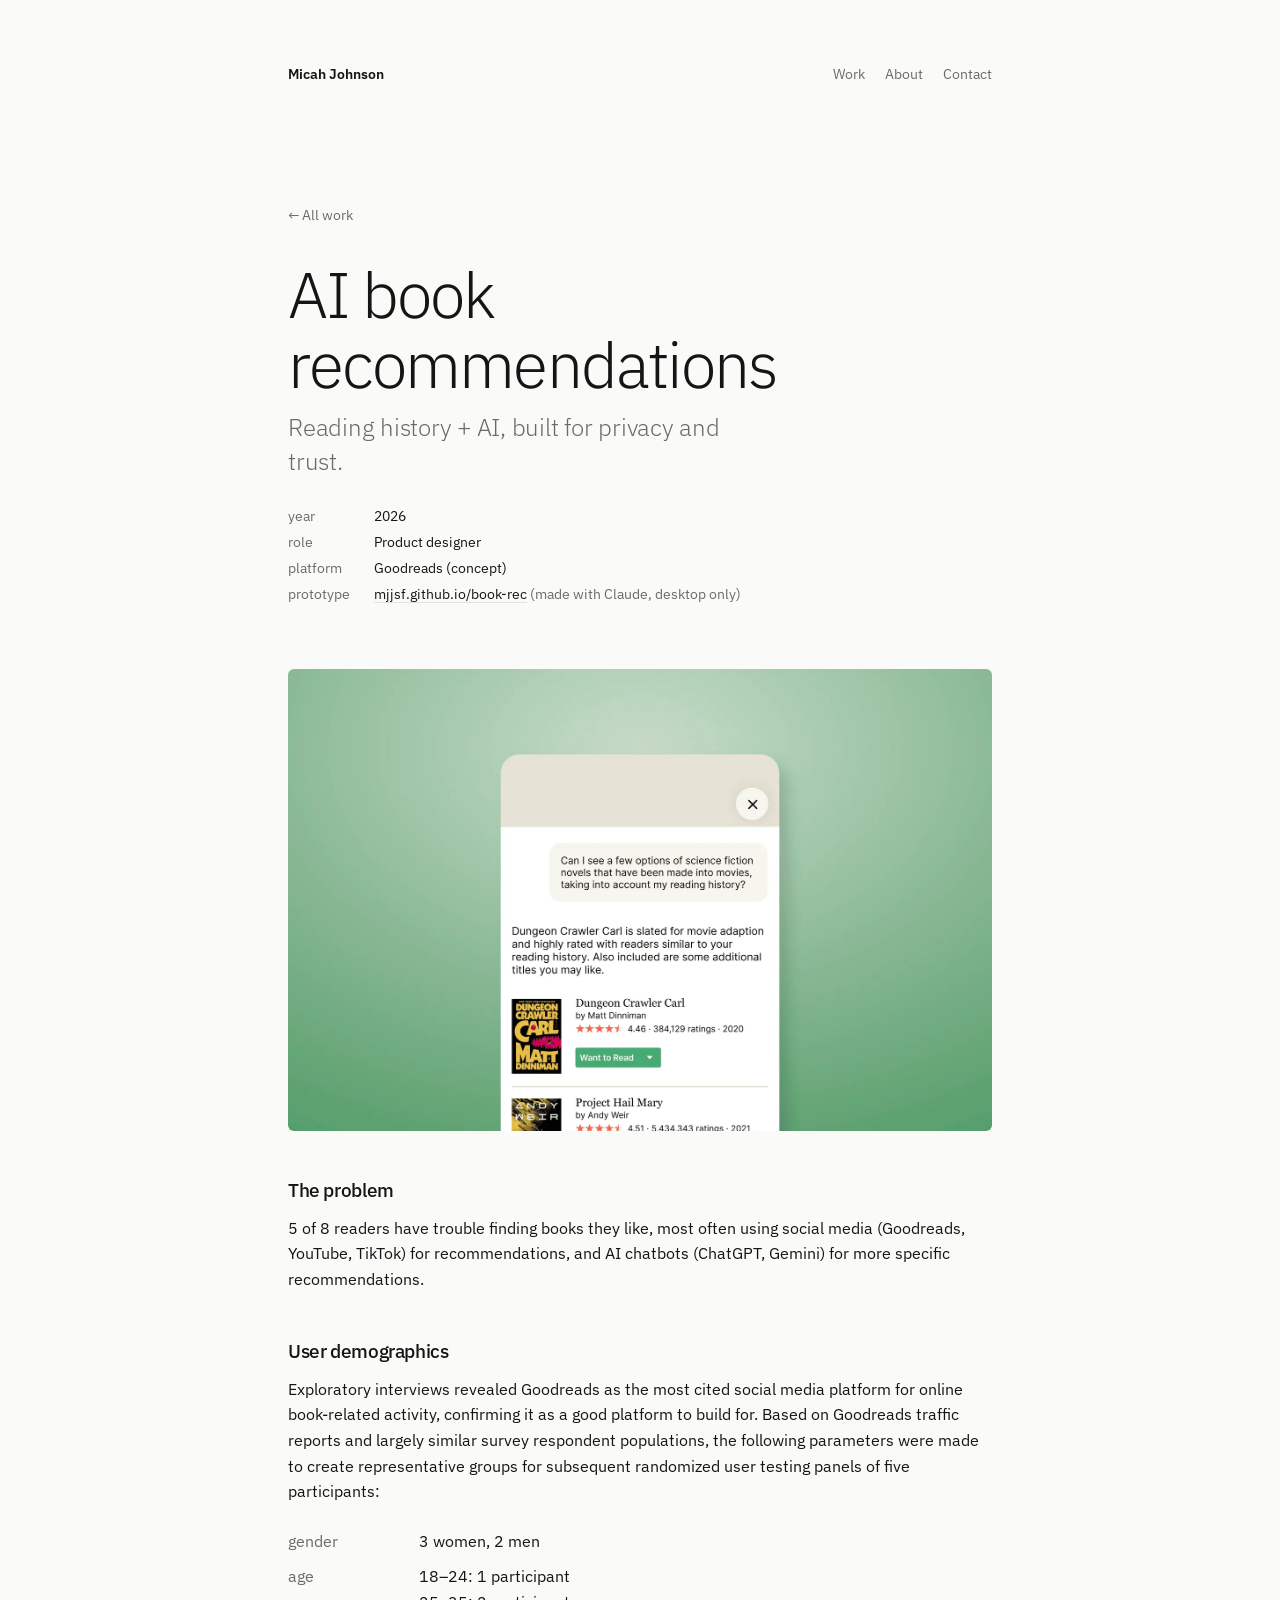
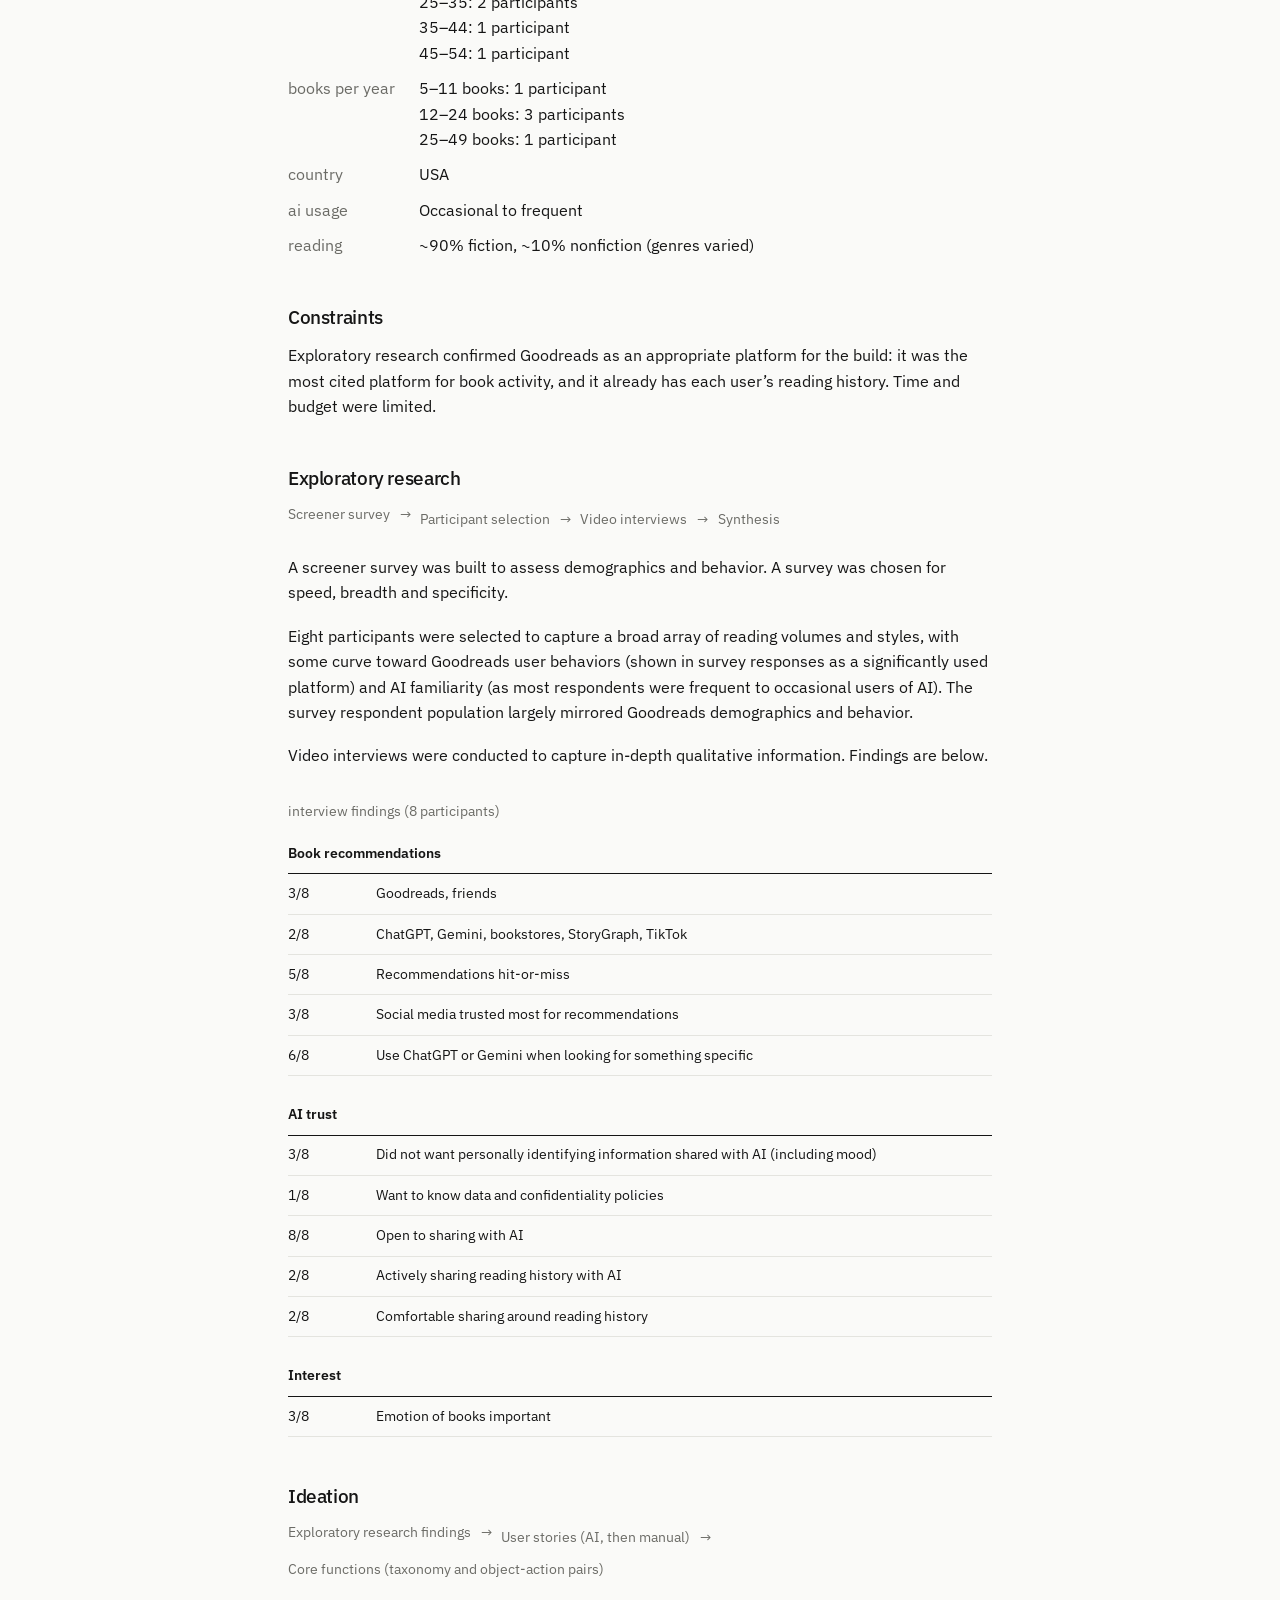
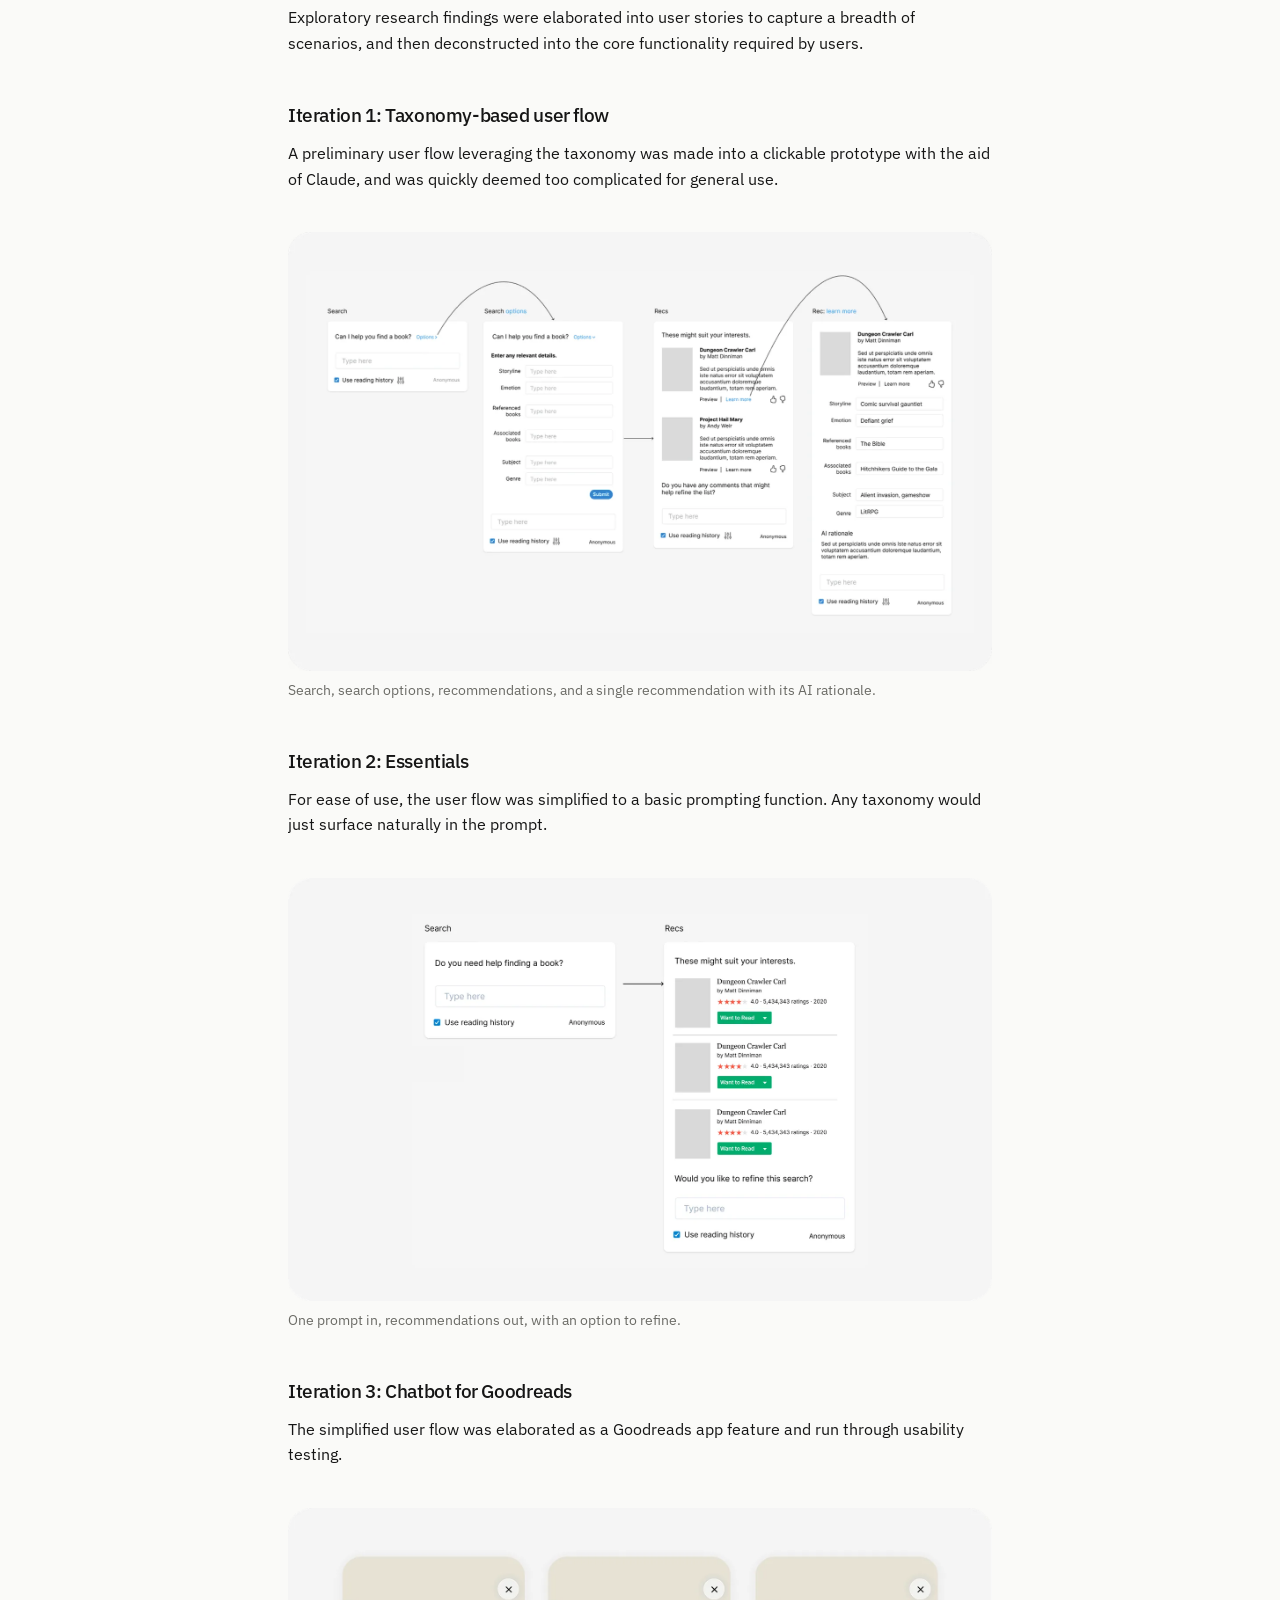
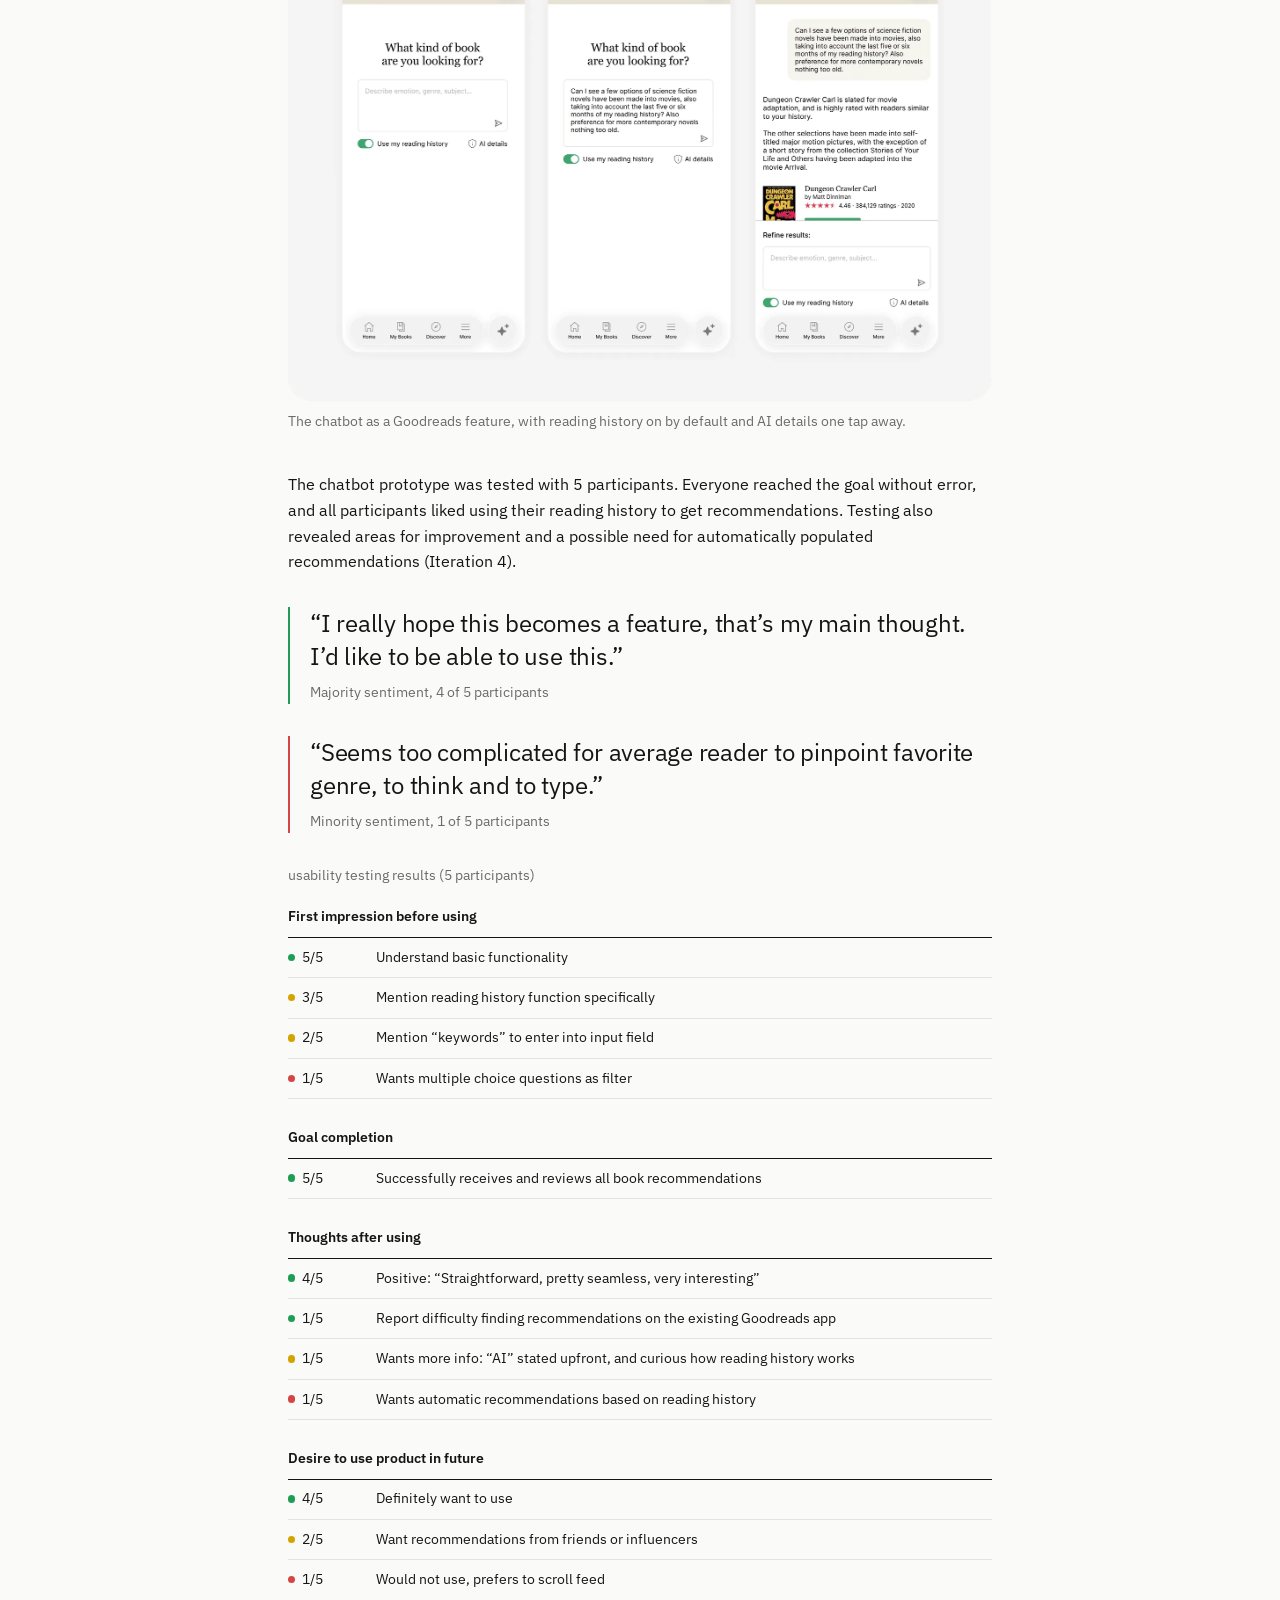
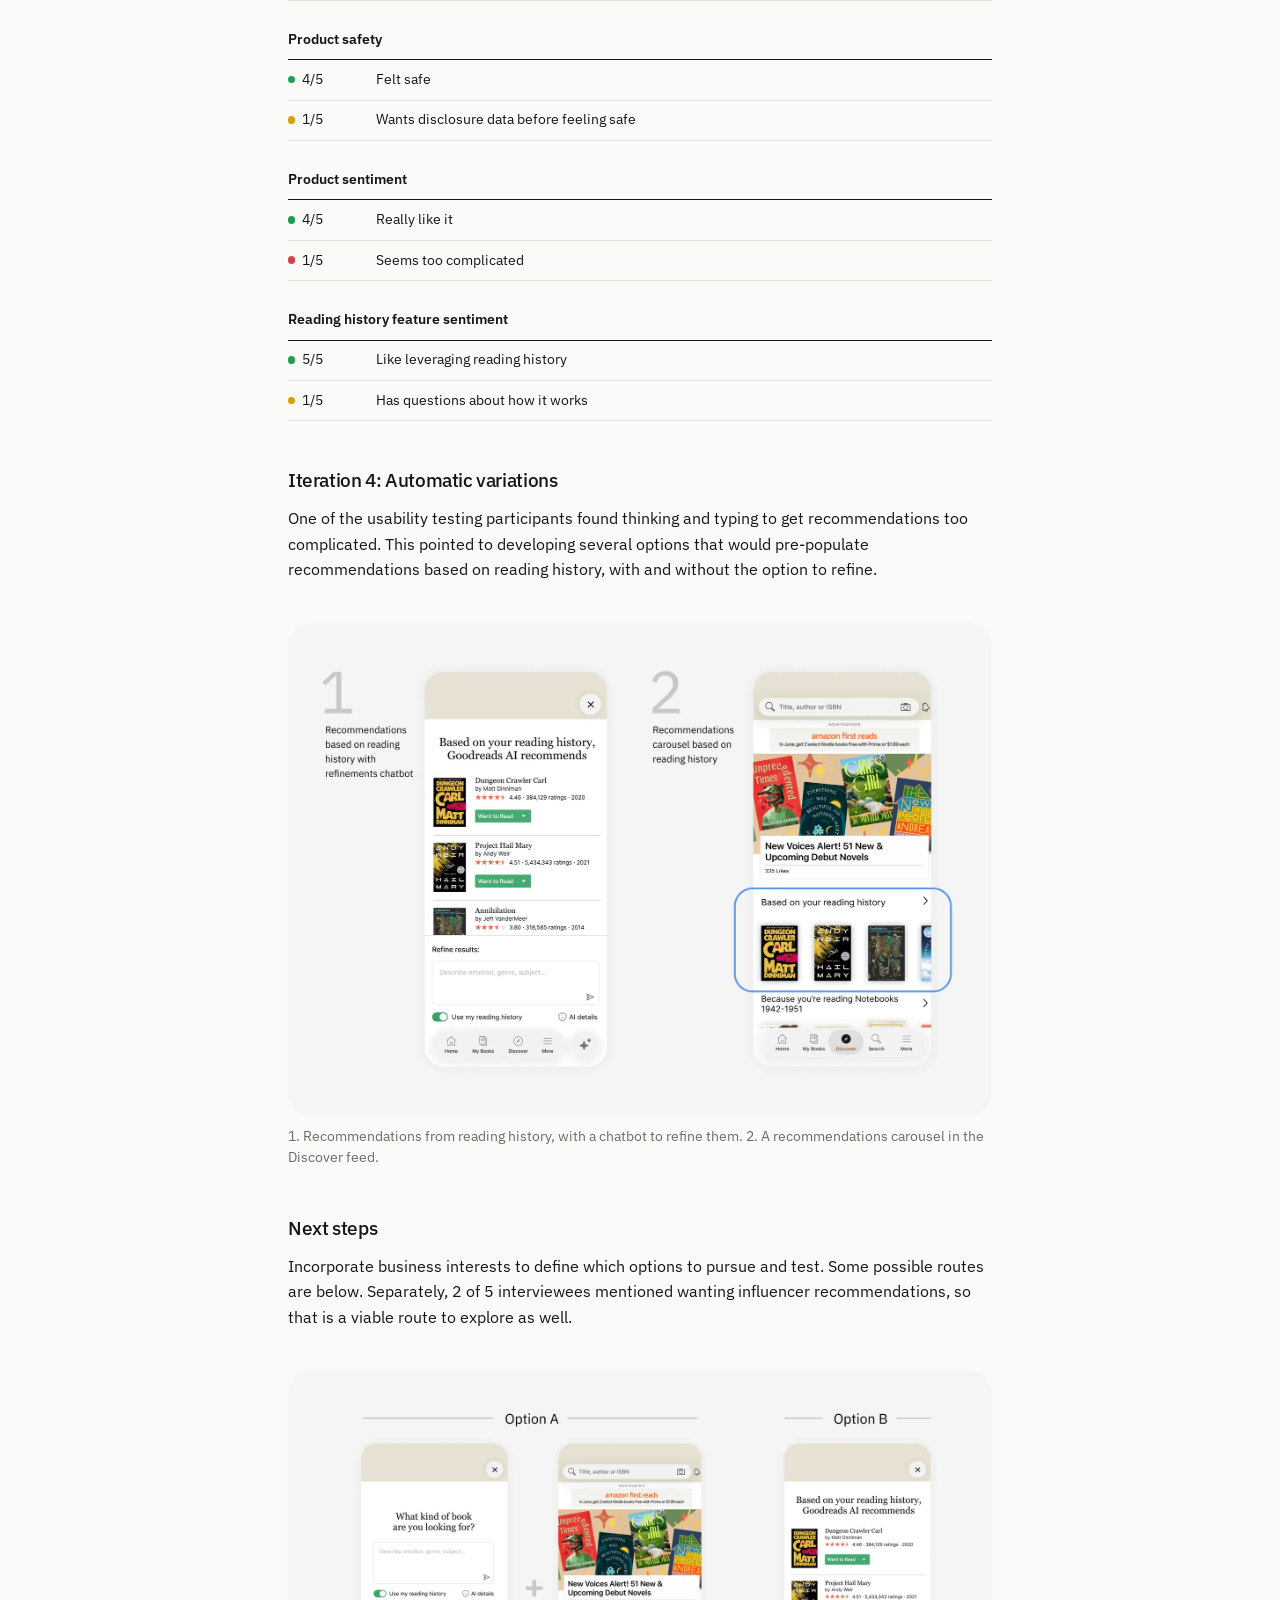
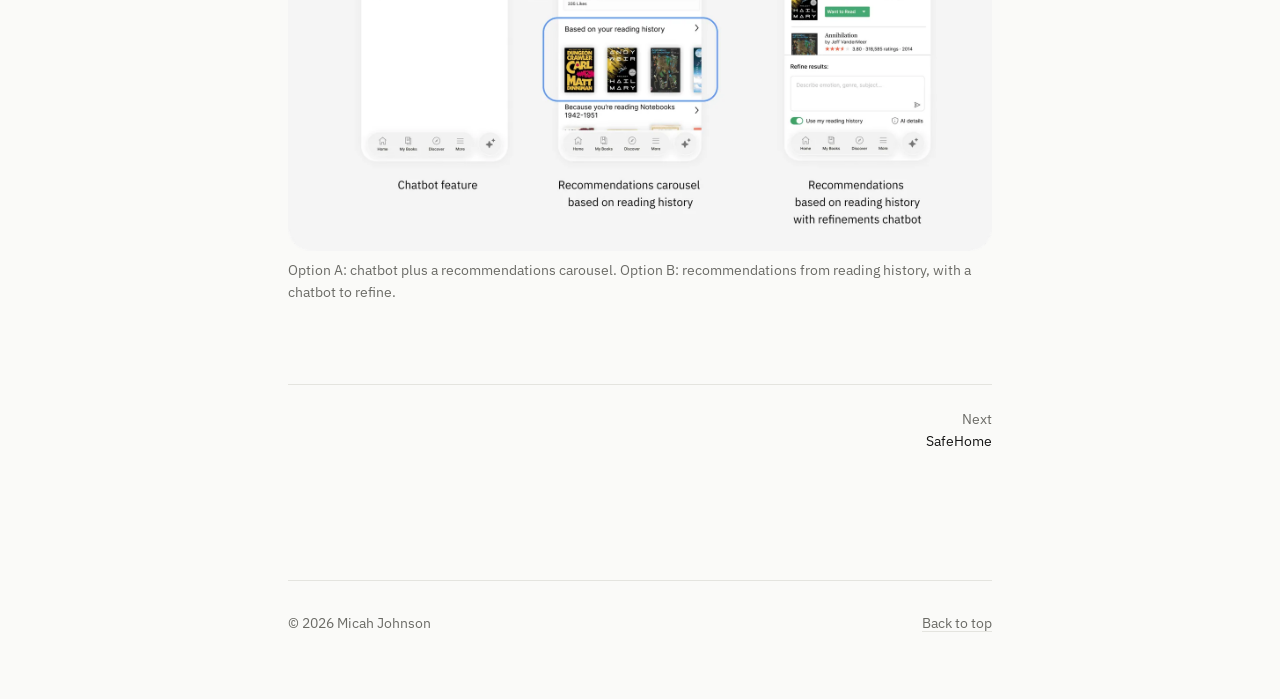
==== commit 13ac0419: "Remove hit-or-miss stat callout from AI book recommendations problem section Co-Authored-By: Claude " ====
--- a/work/ai-book-recommendations/index.html
+++ b/work/ai-book-recommendations/index.html
@@ -47,7 +47,6 @@
           </figure>
 
           <h2>The problem</h2>
-          <p class="stat"><strong>5 of 8</strong> readers find book recommendations hit-or-miss.</p>
           <p>5 of 8 readers have trouble finding books they like, most often using social media (Goodreads, YouTube, TikTok) for recommendations, and AI chatbots (ChatGPT, Gemini) for more specific recommendations.</p>
 
           <h2>User demographics</h2>
@@ -212,6 +211,5 @@
       <a href="#">Back to top</a>
     </footer>
   </div>
-  <script src="../../cursor.js" defer></script>
 </body>
 </html>
--- a/styles.css
+++ b/styles.css
@@ -18,7 +18,7 @@
   --step-1: clamp(1.25rem, 1.15rem + 0.5vw, 1.5rem);
   --step-2: clamp(1.75rem, 1.4rem + 1.6vw, 2.75rem);
 
-  --measure: 38rem;
+  --measure: 44rem;
   --gutter: clamp(1rem, 5vw, 3rem);
 
   color-scheme: light dark;
@@ -287,6 +287,7 @@
 
 .prose {
   margin-top: clamp(2.5rem, 8vw, 4rem);
+  font-size: 1rem;
 }
 
 .prose h2 {
@@ -338,7 +339,15 @@
 
 /* ---- Case study elements ---- */
 
+article > h1 {
+  font-size: clamp(2.5rem, 1.9rem + 3vw, 4rem);
+  font-weight: 300;
+  line-height: 1.1;
+}
+
 .subtitle {
+  font-size: var(--step-1);
+  line-height: 1.4;
   color: var(--muted);
   margin-top: 0.75rem;
 }
@@ -351,12 +360,6 @@
   font-size: inherit;
   gap: 0.6rem 1.5rem;
   margin: 1.5rem 0;
-}
-
-@media (min-width: 40rem) {
-  .prose figure.wide {
-    margin-inline: calc(50% - min(26rem, 50vw - var(--gutter)));
-  }
 }
 
 .stat {
@@ -569,7 +572,6 @@
   .gallery {
     grid-template-columns: 1fr 1fr;
     align-items: start;
-    margin-inline: calc(50% - min(26rem, 50vw - var(--gutter)));
   }
 }
 
@@ -601,80 +603,6 @@
   transform: translate(-50%, 0);
 }
 
-/* ---- Liquid glass cursor (see cursor.js) ---- */
-
-.has-cursor,
-.has-cursor * {
-  cursor: none !important;
-}
-
-.cursor {
-  position: fixed;
-  top: 0;
-  left: 0;
-  z-index: 9999;
-  width: 0.25in;
-  height: 0.25in;
-  margin: -0.125in 0 0 -0.125in;
-  border-radius: 50%;
-  pointer-events: none;
-  overflow: hidden;
-  opacity: 0;
-  border: 1px solid rgba(255, 255, 255, 0.65);
-  box-shadow:
-    inset 0 0 3px rgba(255, 255, 255, 0.7),
-    inset 0 -2px 4px rgba(120, 90, 200, 0.25),
-    0 1px 5px rgba(0, 0, 0, 0.18);
-  -webkit-backdrop-filter: blur(2px) saturate(180%);
-  backdrop-filter: blur(2px) saturate(180%);
-  transition: opacity 0.2s ease;
-  will-change: transform;
-}
-
-.cursor.is-visible {
-  opacity: 1;
-}
-
-/* Opalescent sheen */
-.cursor::before {
-  content: "";
-  position: absolute;
-  inset: -20%;
-  background: conic-gradient(
-    rgba(255, 170, 220, 0.4),
-    rgba(170, 210, 255, 0.4),
-    rgba(170, 255, 220, 0.4),
-    rgba(255, 240, 170, 0.4),
-    rgba(255, 170, 220, 0.4)
-  );
-  animation: cursor-opal 6s linear infinite;
-}
-
-/* Specular highlight, over a tint that turns magenta while pressed */
-.cursor::after {
-  content: "";
-  position: absolute;
-  inset: 0;
-  border-radius: 50%;
-  background-color: rgba(255, 0, 200, 0);
-  background-image: radial-gradient(circle at 32% 28%, rgba(255, 255, 255, 0.85), rgba(255, 255, 255, 0) 45%);
-  transition: background-color 0.15s ease;
-}
-
-.cursor.is-pressed::after {
-  background-color: rgba(255, 0, 200, 0.55);
-}
-
-@keyframes cursor-opal {
-  to { transform: rotate(1turn); }
-}
-
-@media (prefers-reduced-motion: reduce) {
-  .cursor::before {
-    animation: none;
-  }
-}
-
 ::selection {
   background: var(--fg);
   color: var(--bg);
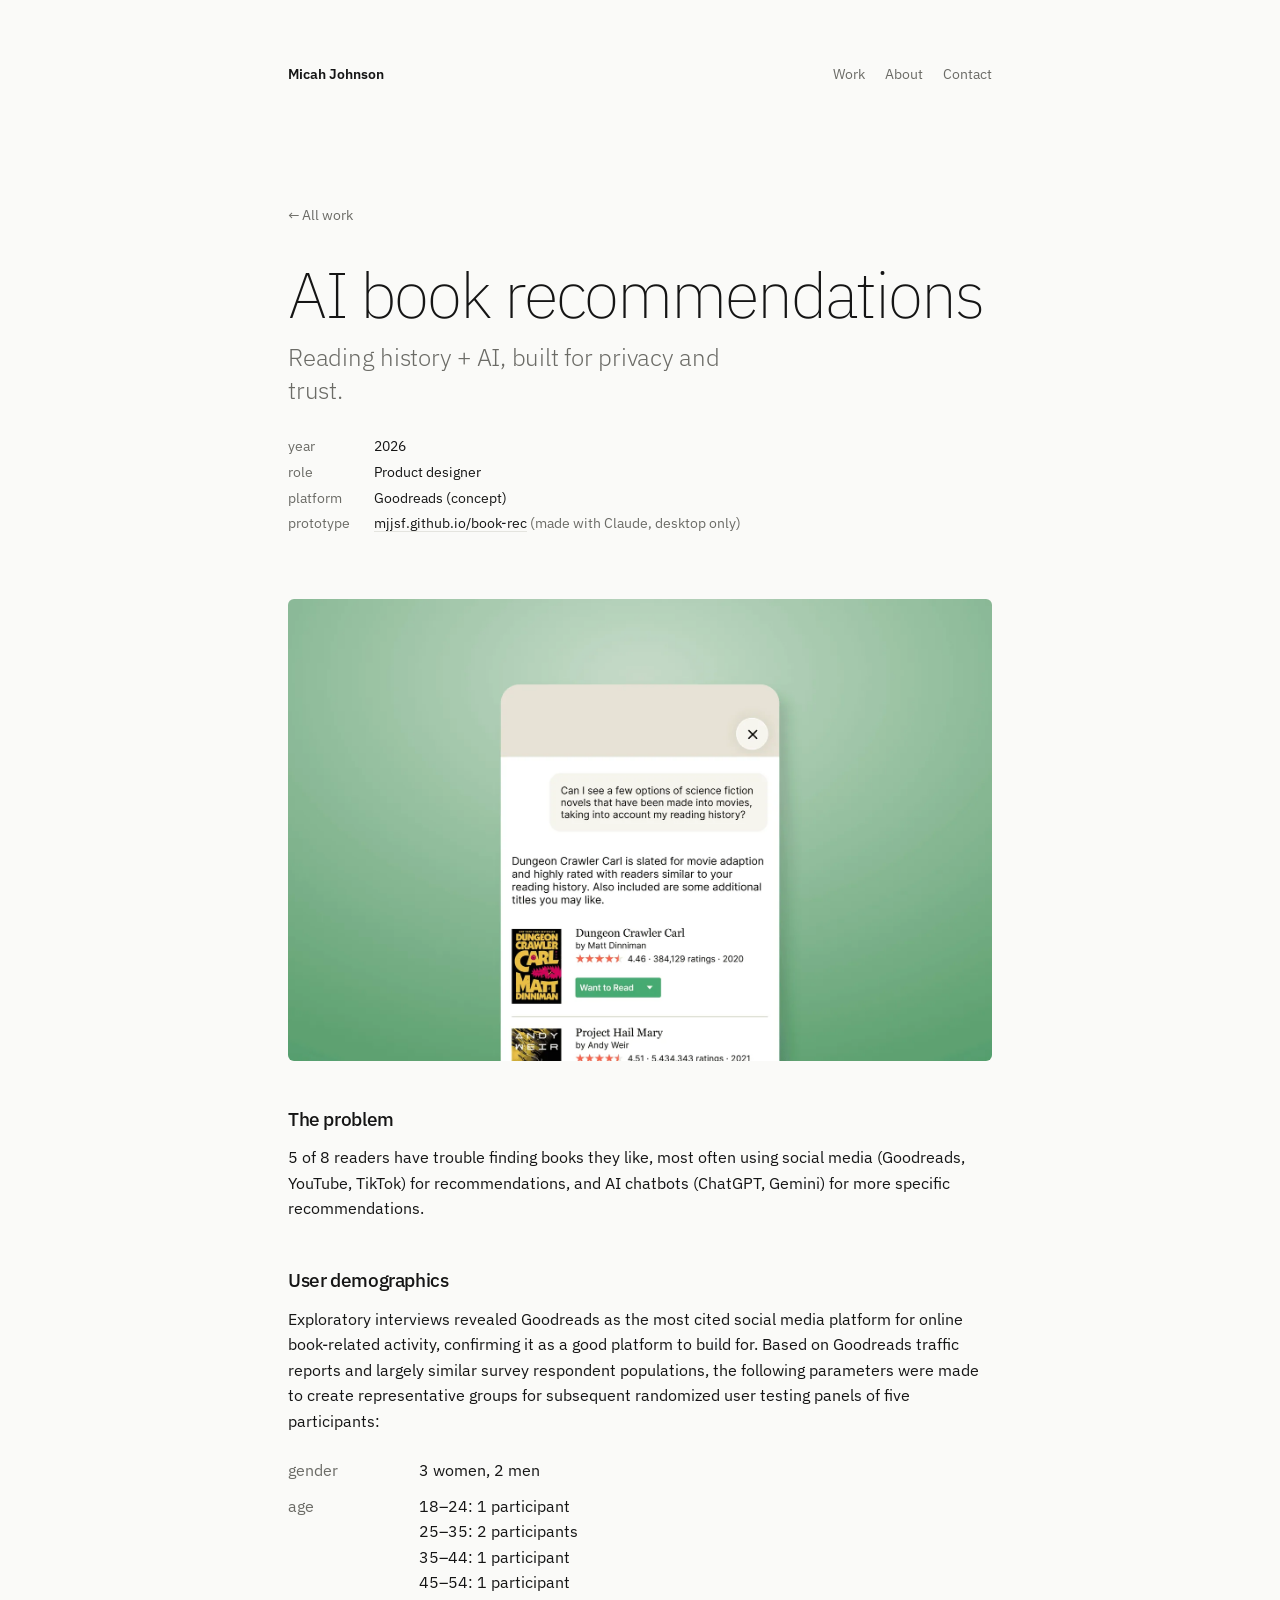
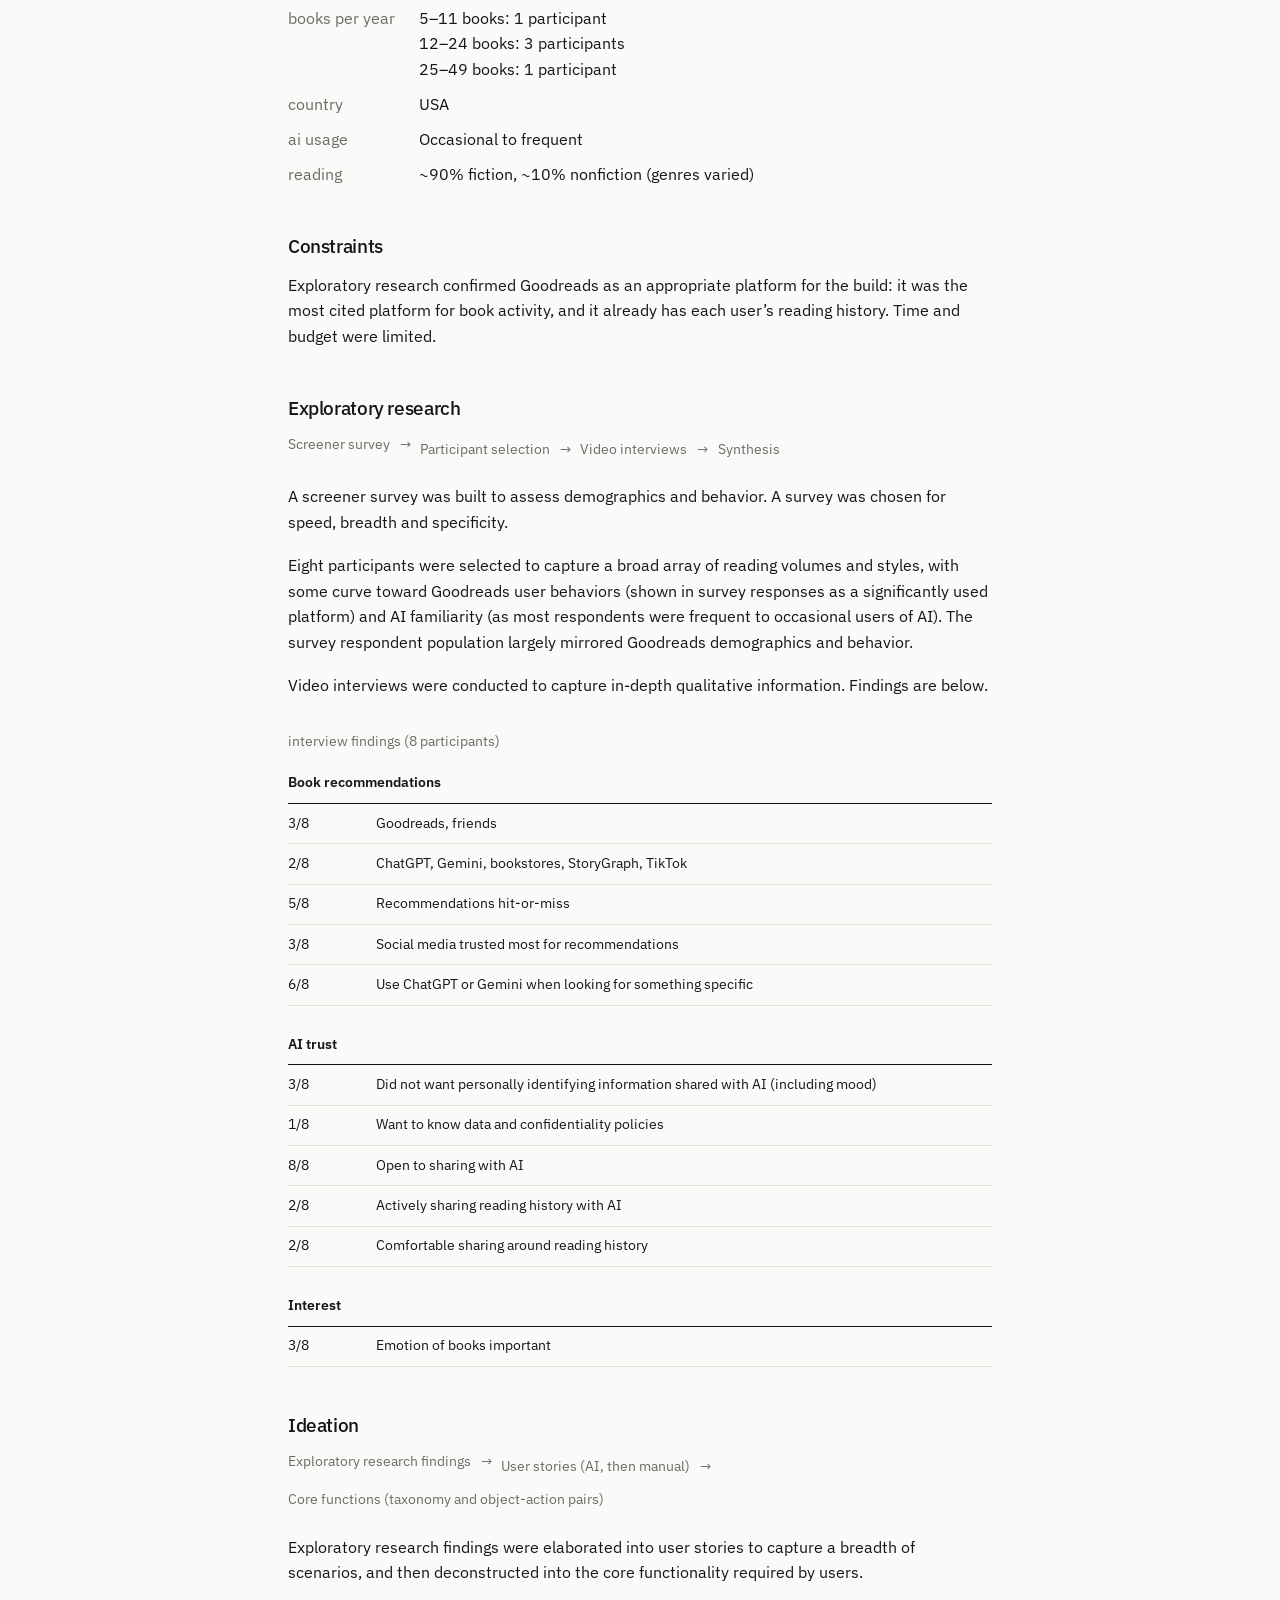
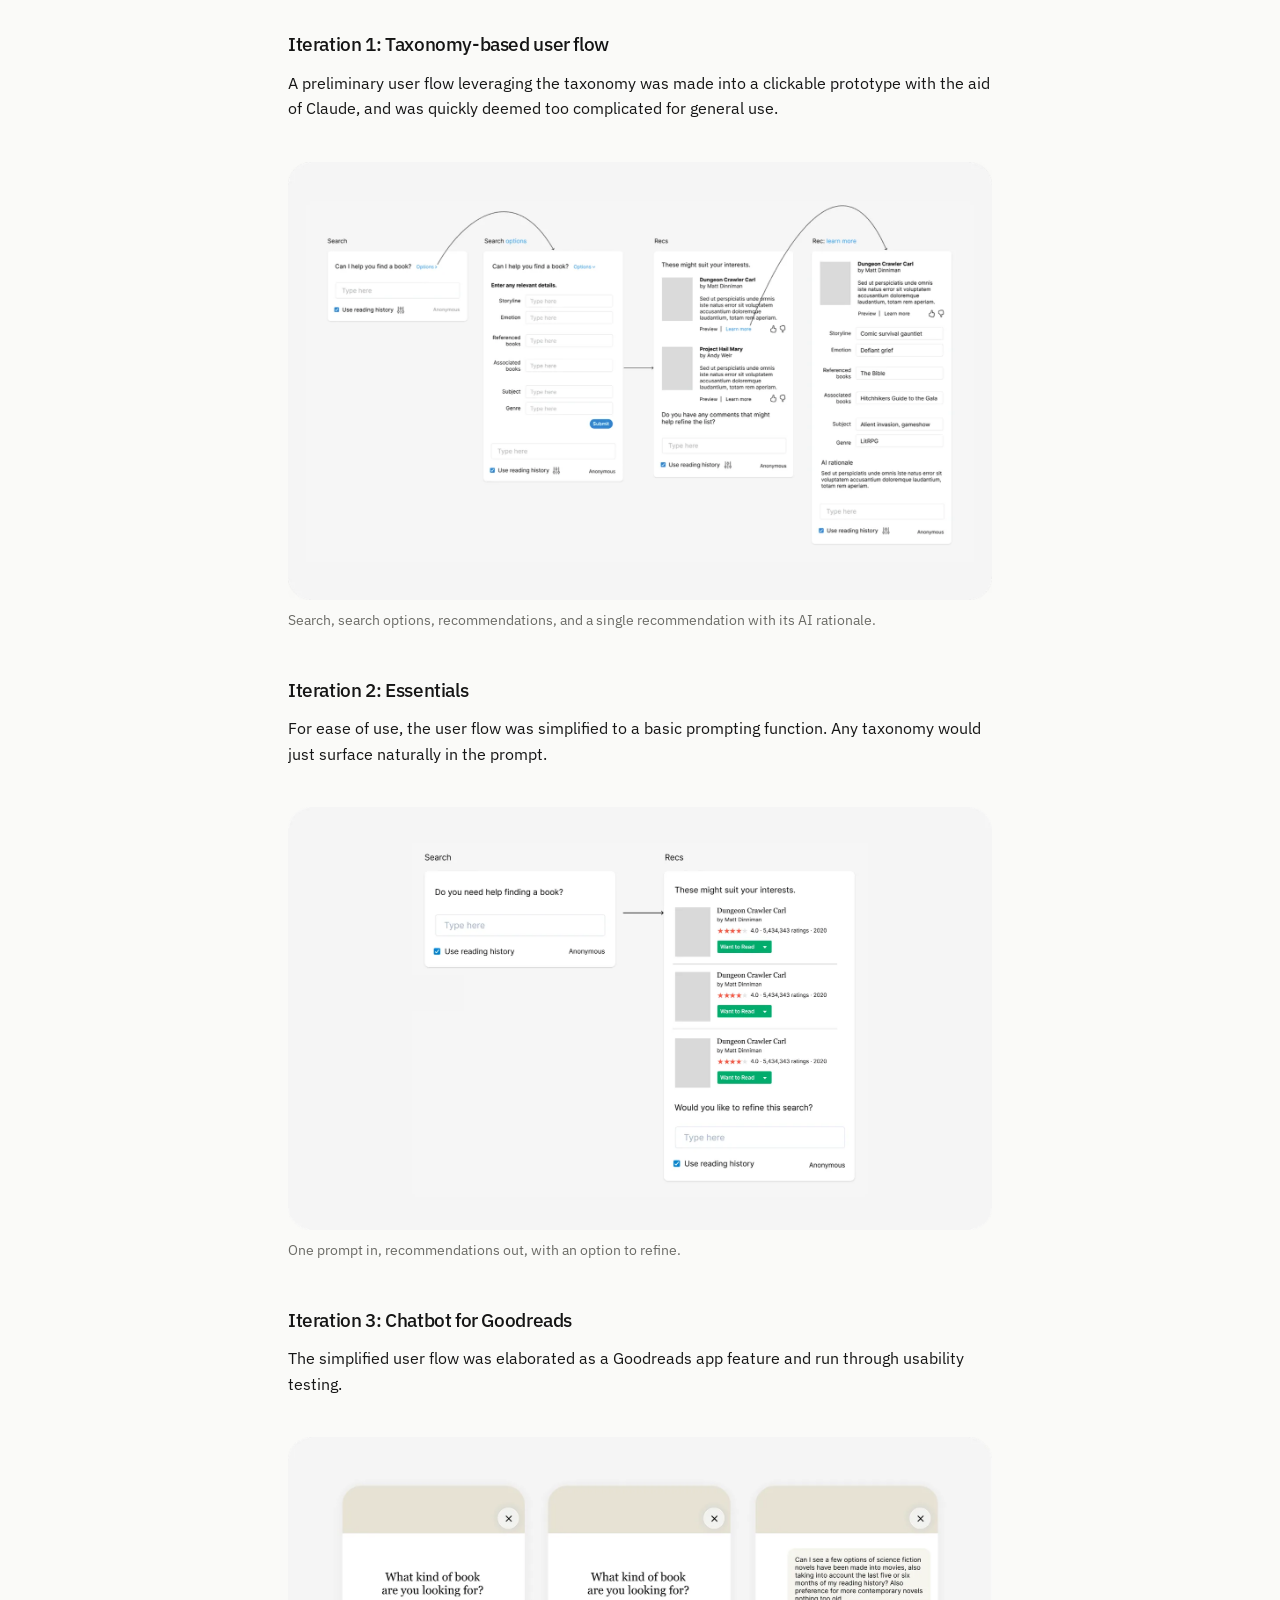
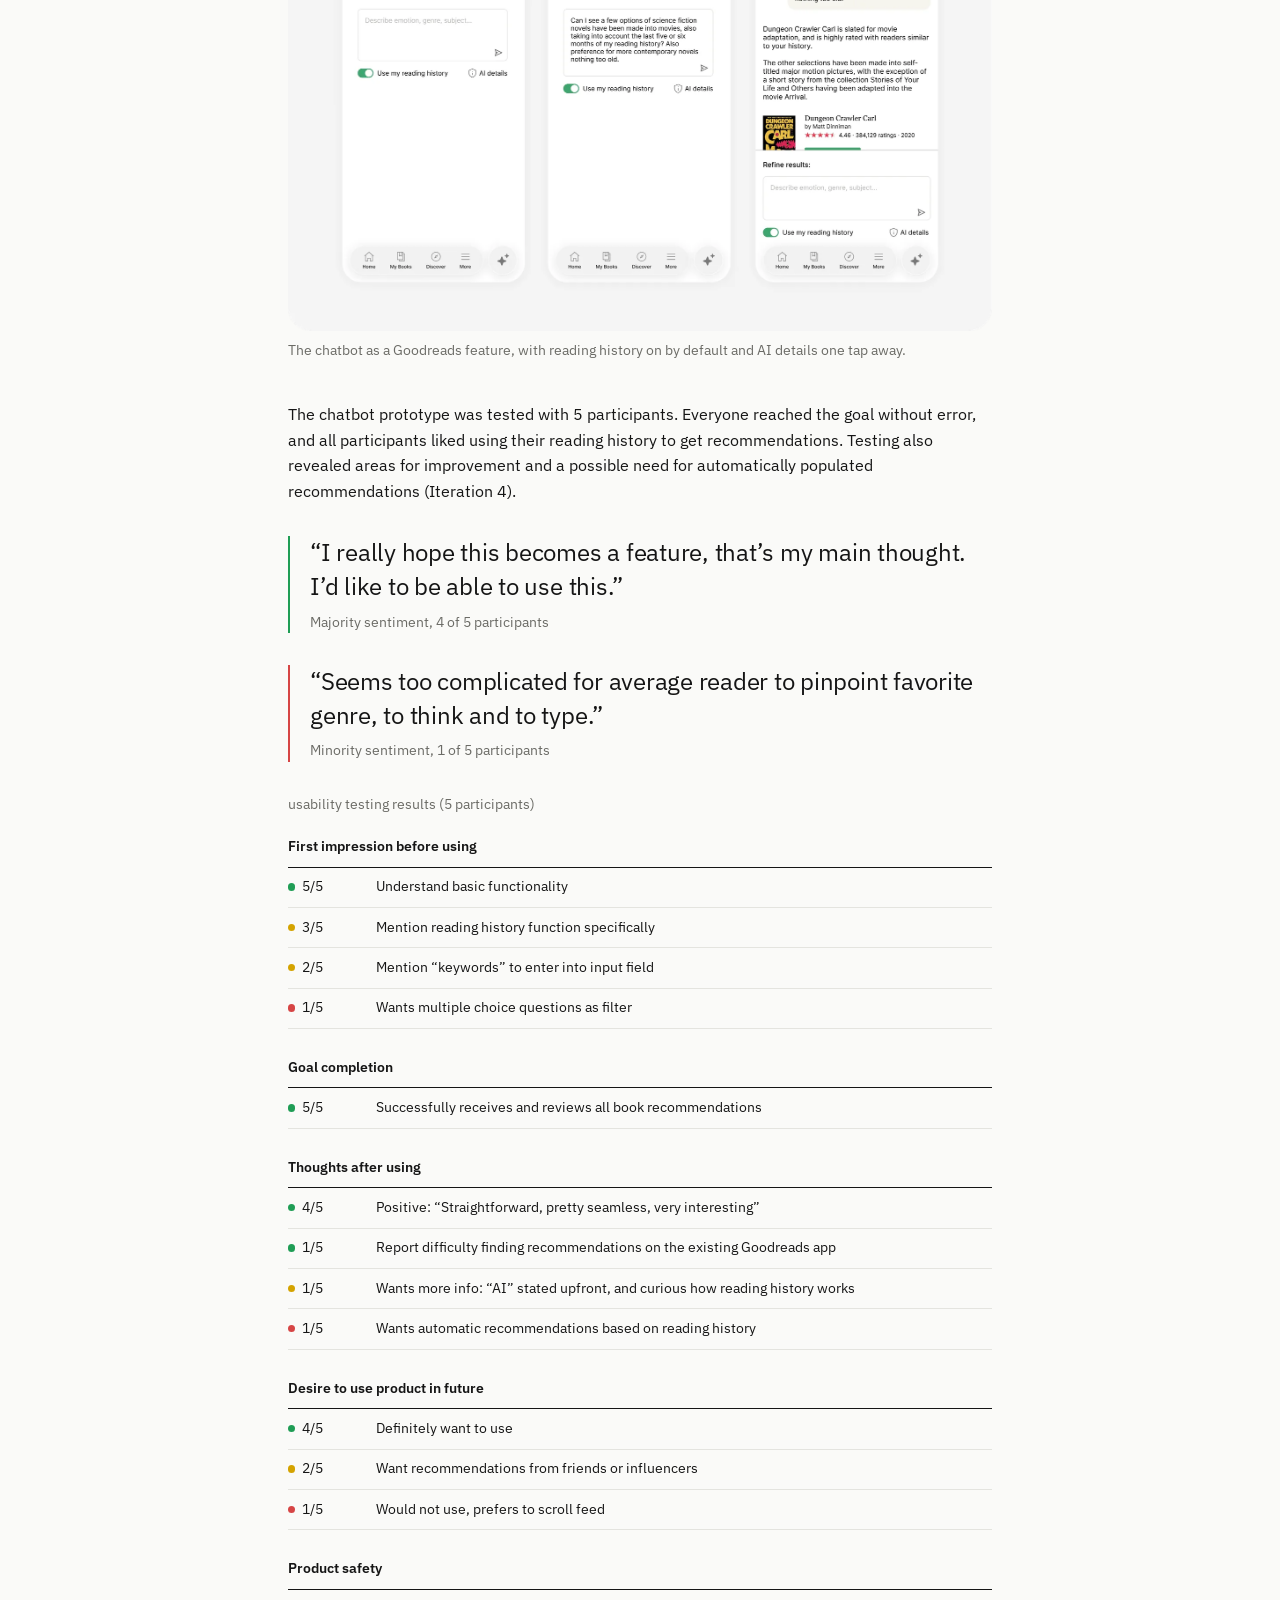
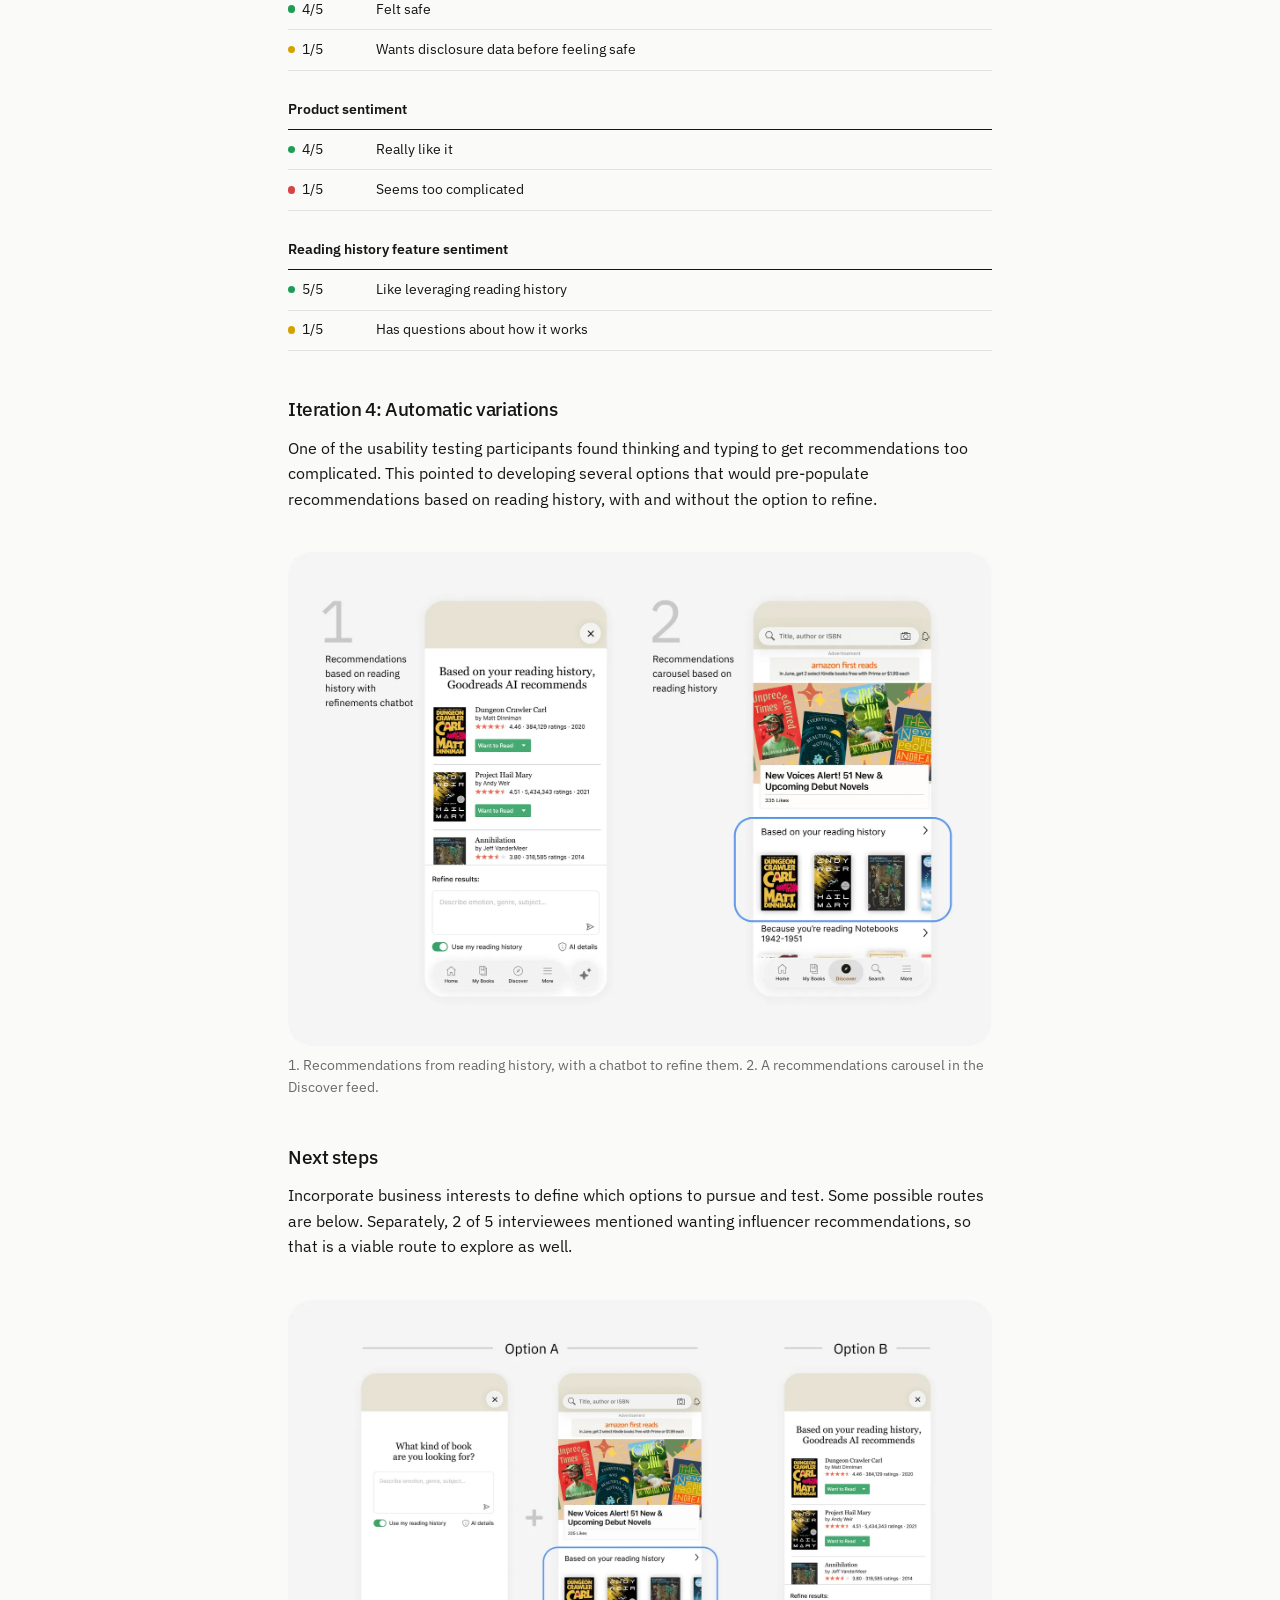
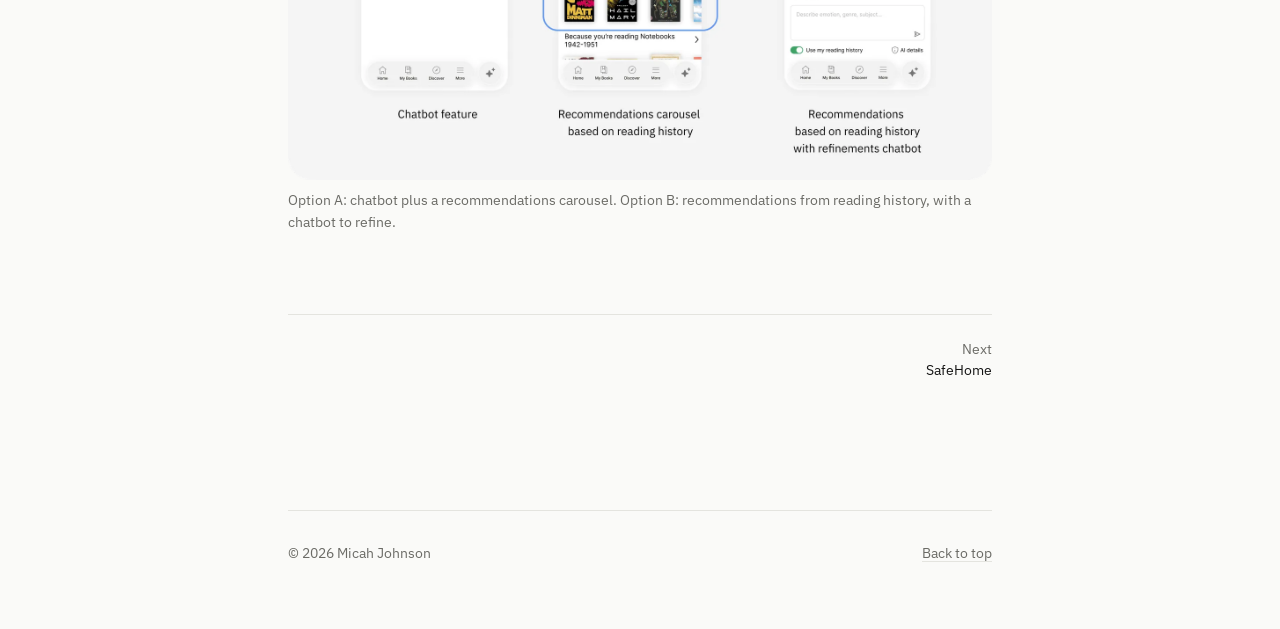
==== commit 6dd052d9: "Set case study titles to IBM Plex Sans ExtraLight Co-Authored-By: Claude Opus 5.5 <noreply@anthropic" ====
--- a/work/ai-book-recommendations/index.html
+++ b/work/ai-book-recommendations/index.html
@@ -15,7 +15,7 @@
   <link rel="icon" href="../../assets/favicon.svg" type="image/svg+xml">
   <link rel="preconnect" href="https://fonts.googleapis.com">
   <link rel="preconnect" href="https://fonts.gstatic.com" crossorigin>
-  <link rel="stylesheet" href="https://fonts.googleapis.com/css2?family=IBM+Plex+Sans:ital,wght@0,300;0,400;0,500;0,600;1,400&display=swap">
+  <link rel="stylesheet" href="https://fonts.googleapis.com/css2?family=IBM+Plex+Sans:ital,wght@0,200;0,300;0,400;0,500;0,600;1,400&display=swap">
   <link rel="stylesheet" href="../../styles.css">
 </head>
 <body>
--- a/styles.css
+++ b/styles.css
@@ -341,7 +341,7 @@
 
 article > h1 {
   font-size: clamp(2.5rem, 1.9rem + 3vw, 4rem);
-  font-weight: 300;
+  font-weight: 200;
   line-height: 1.1;
 }
 
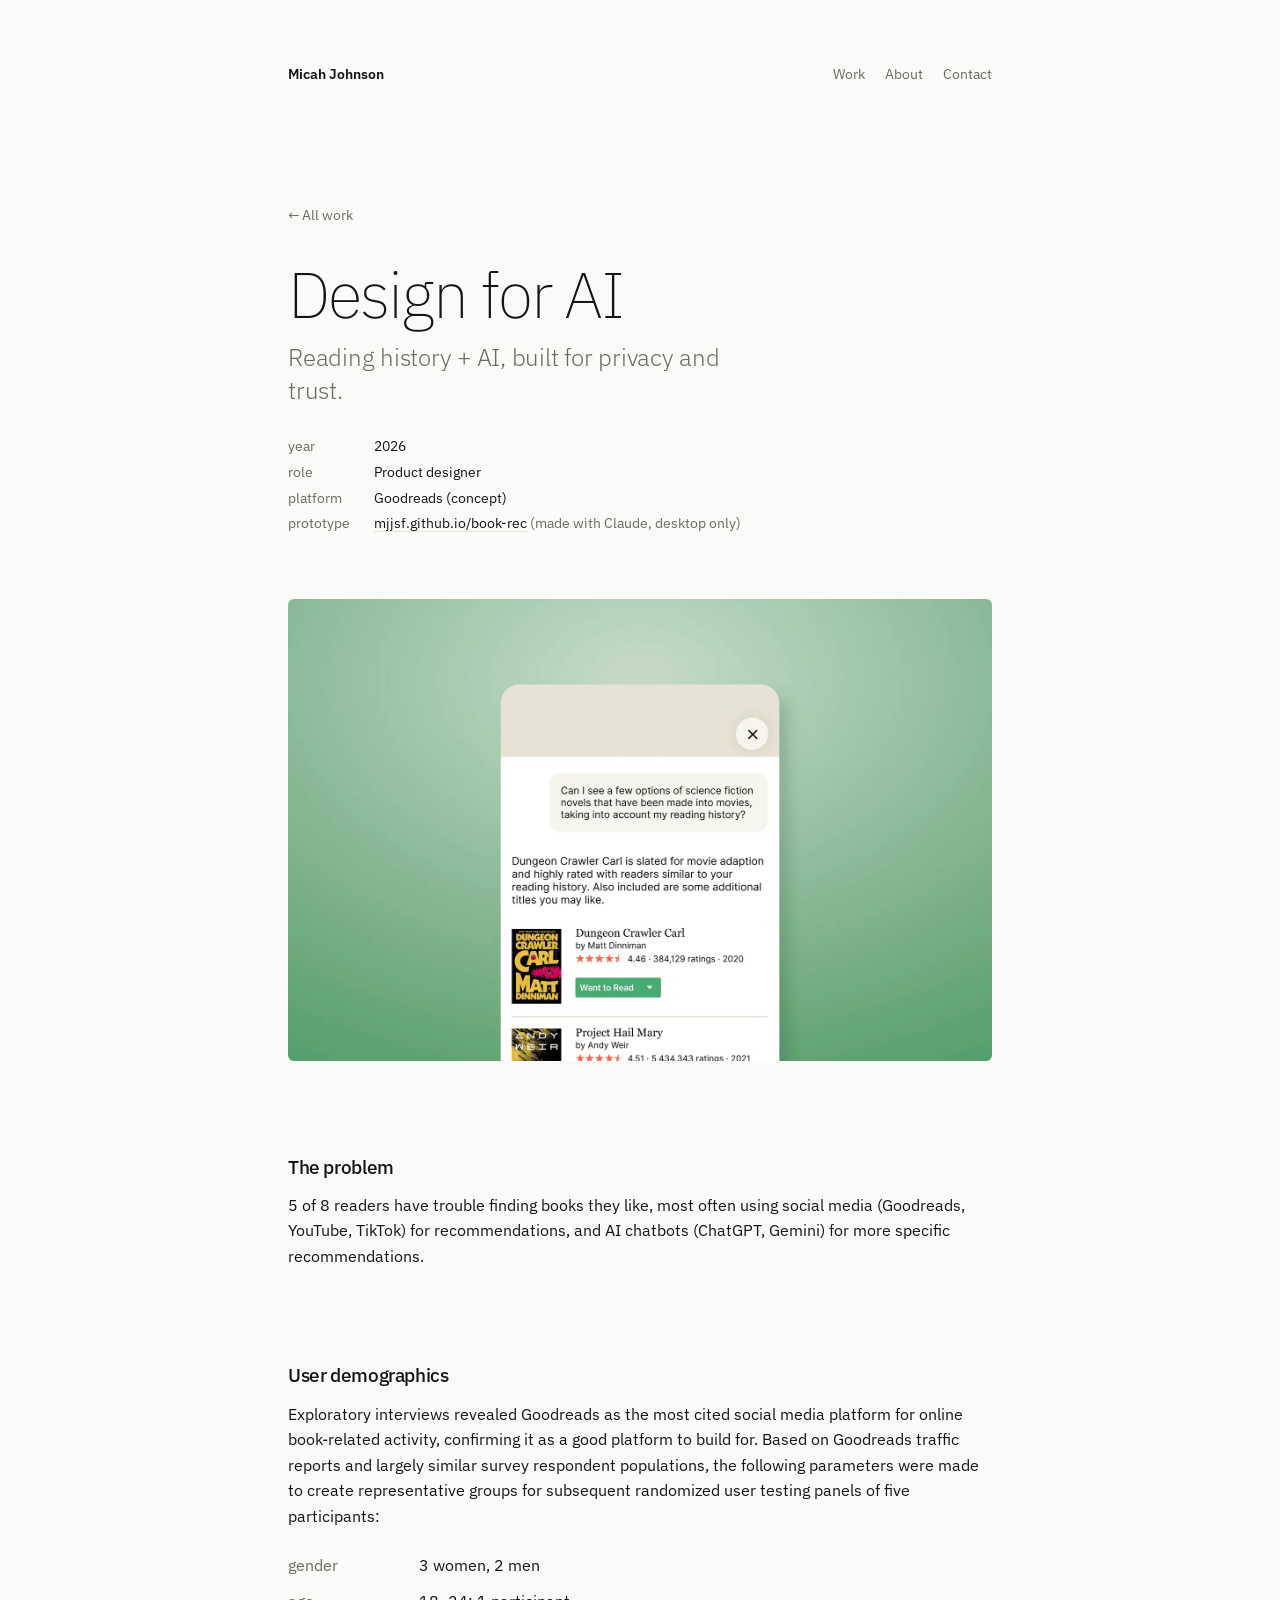
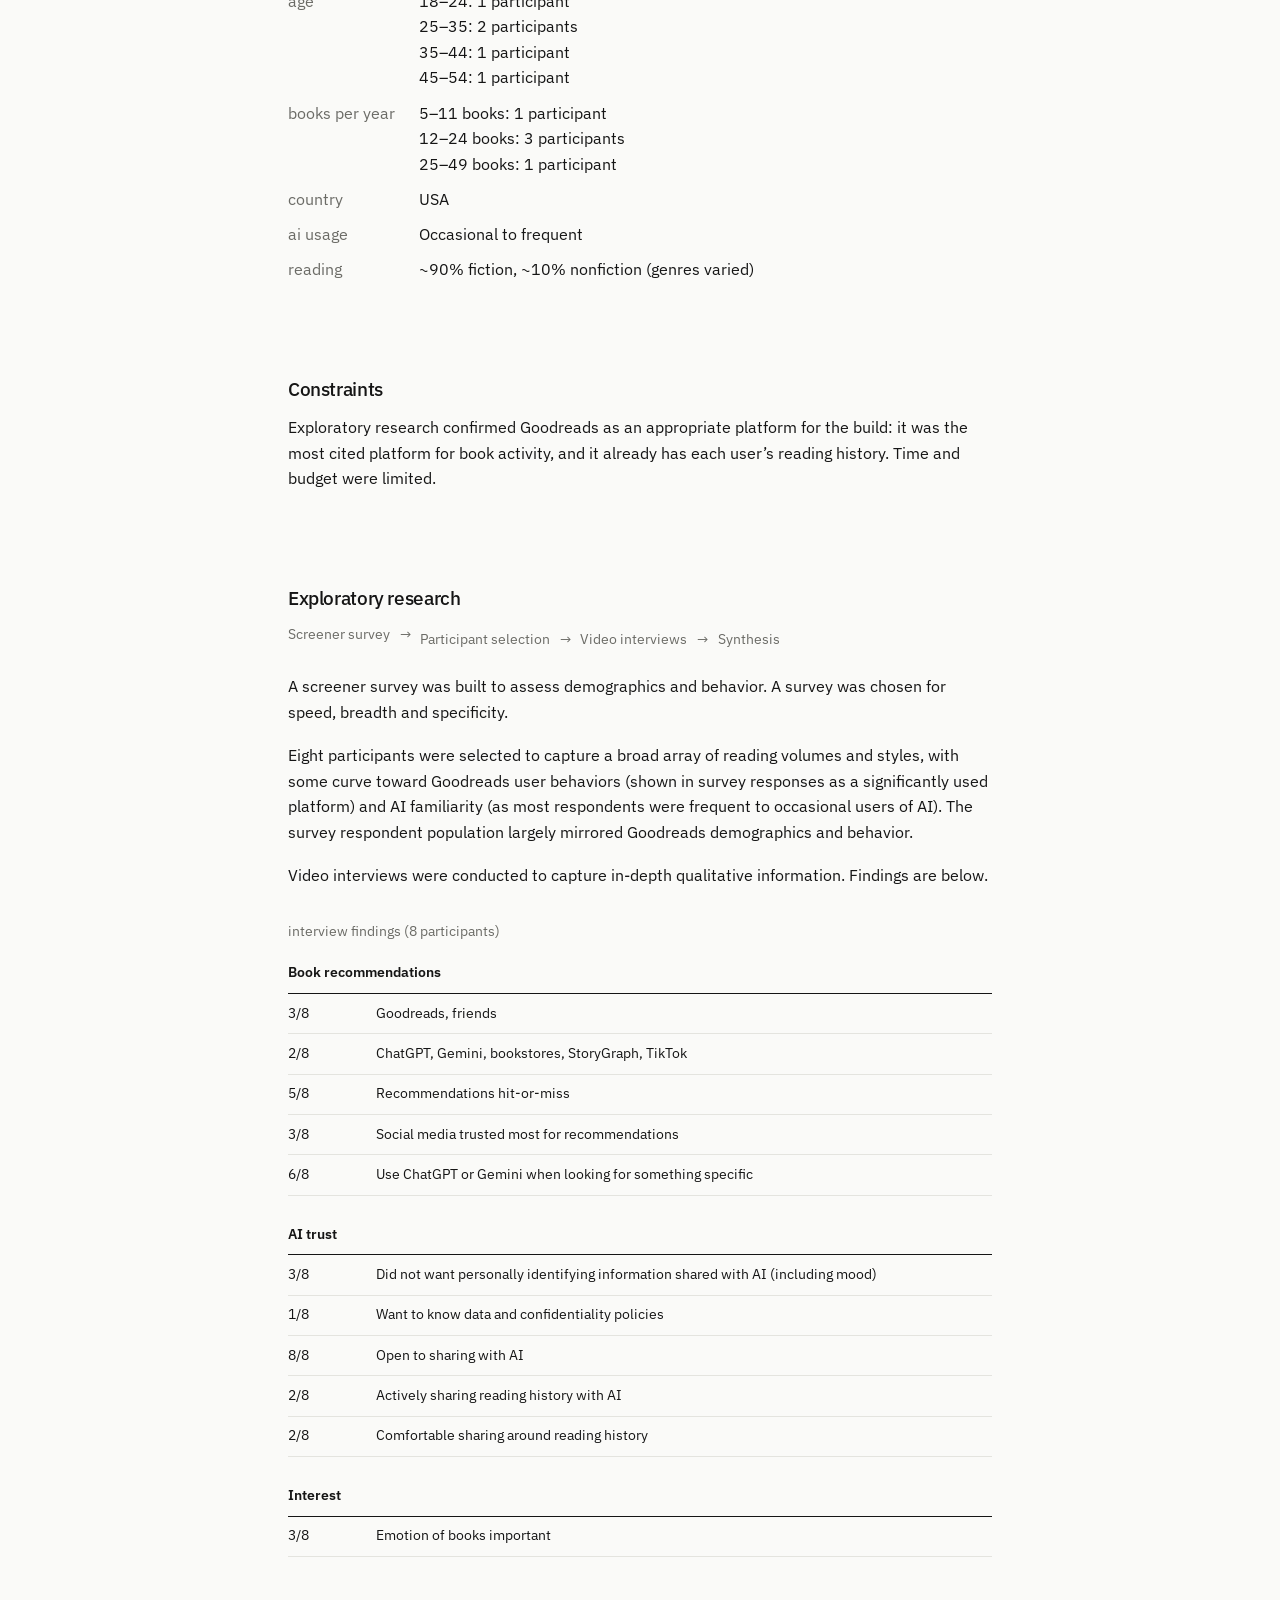
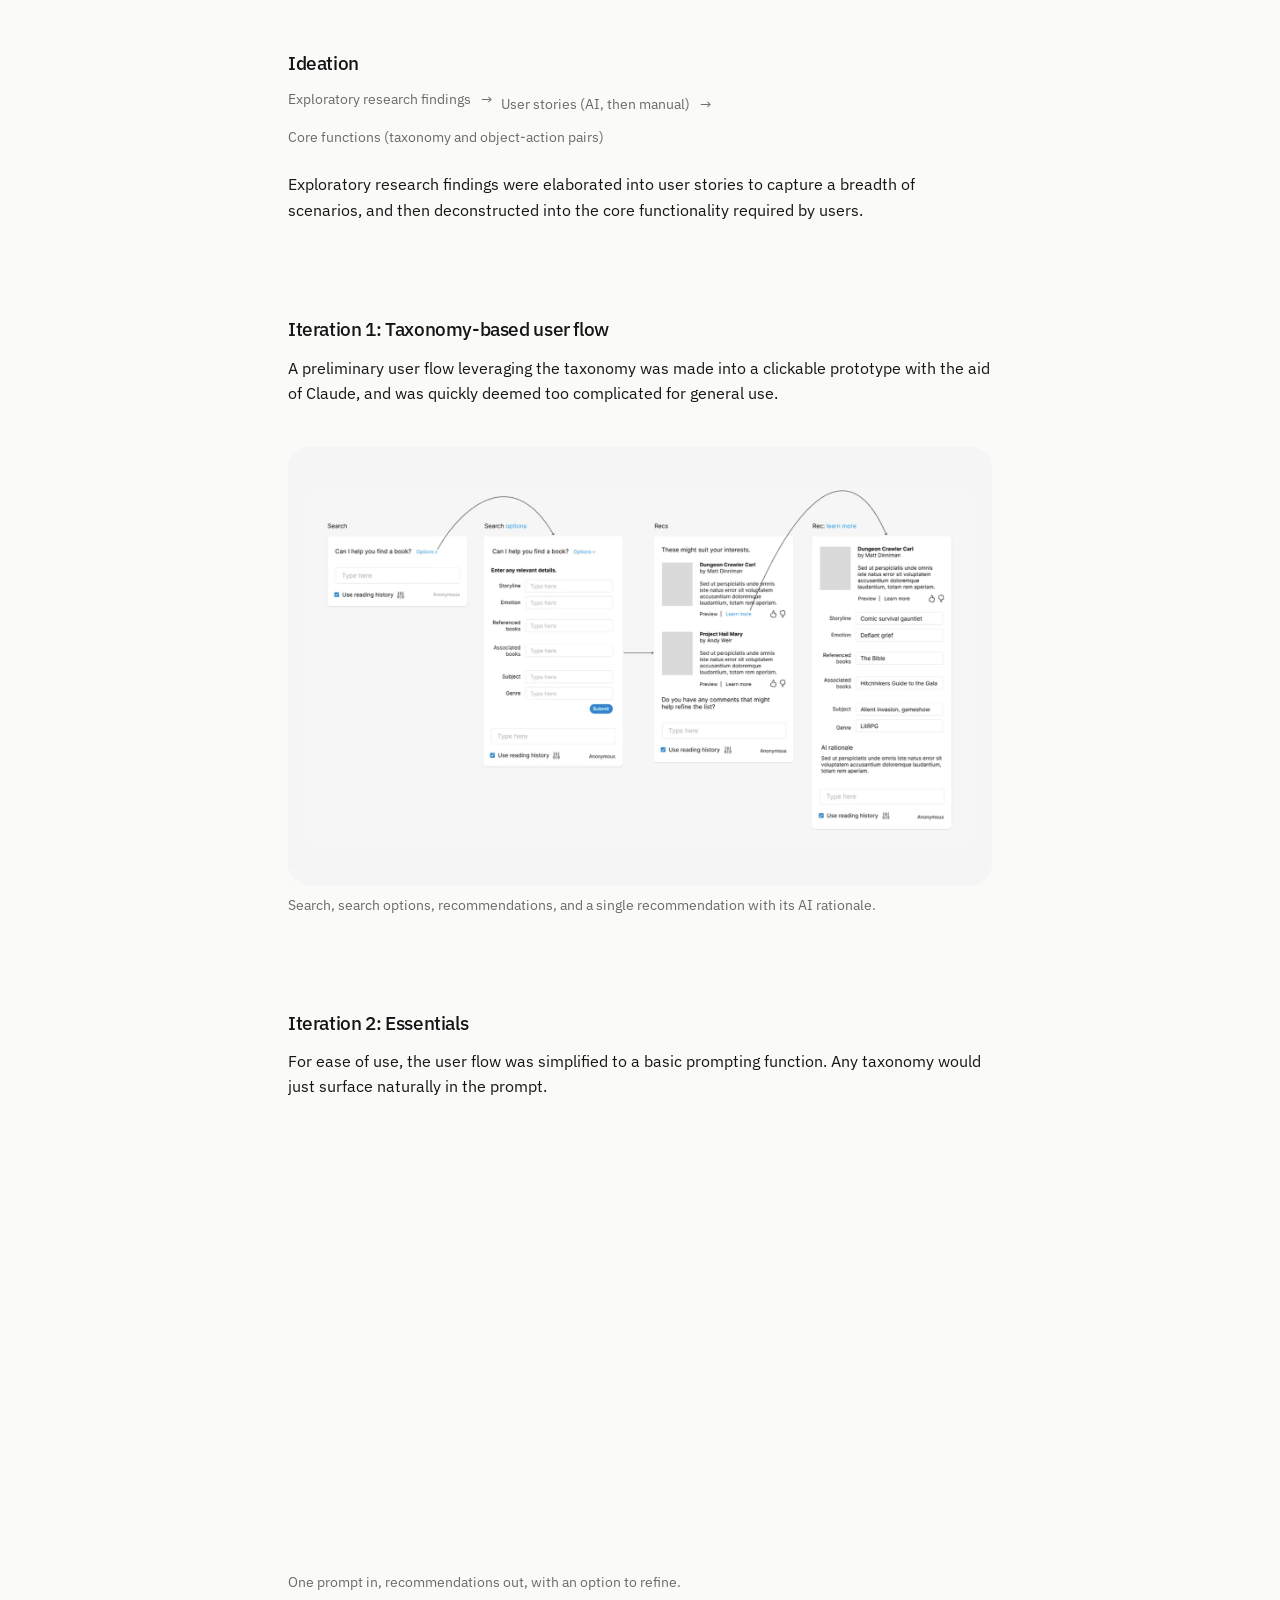
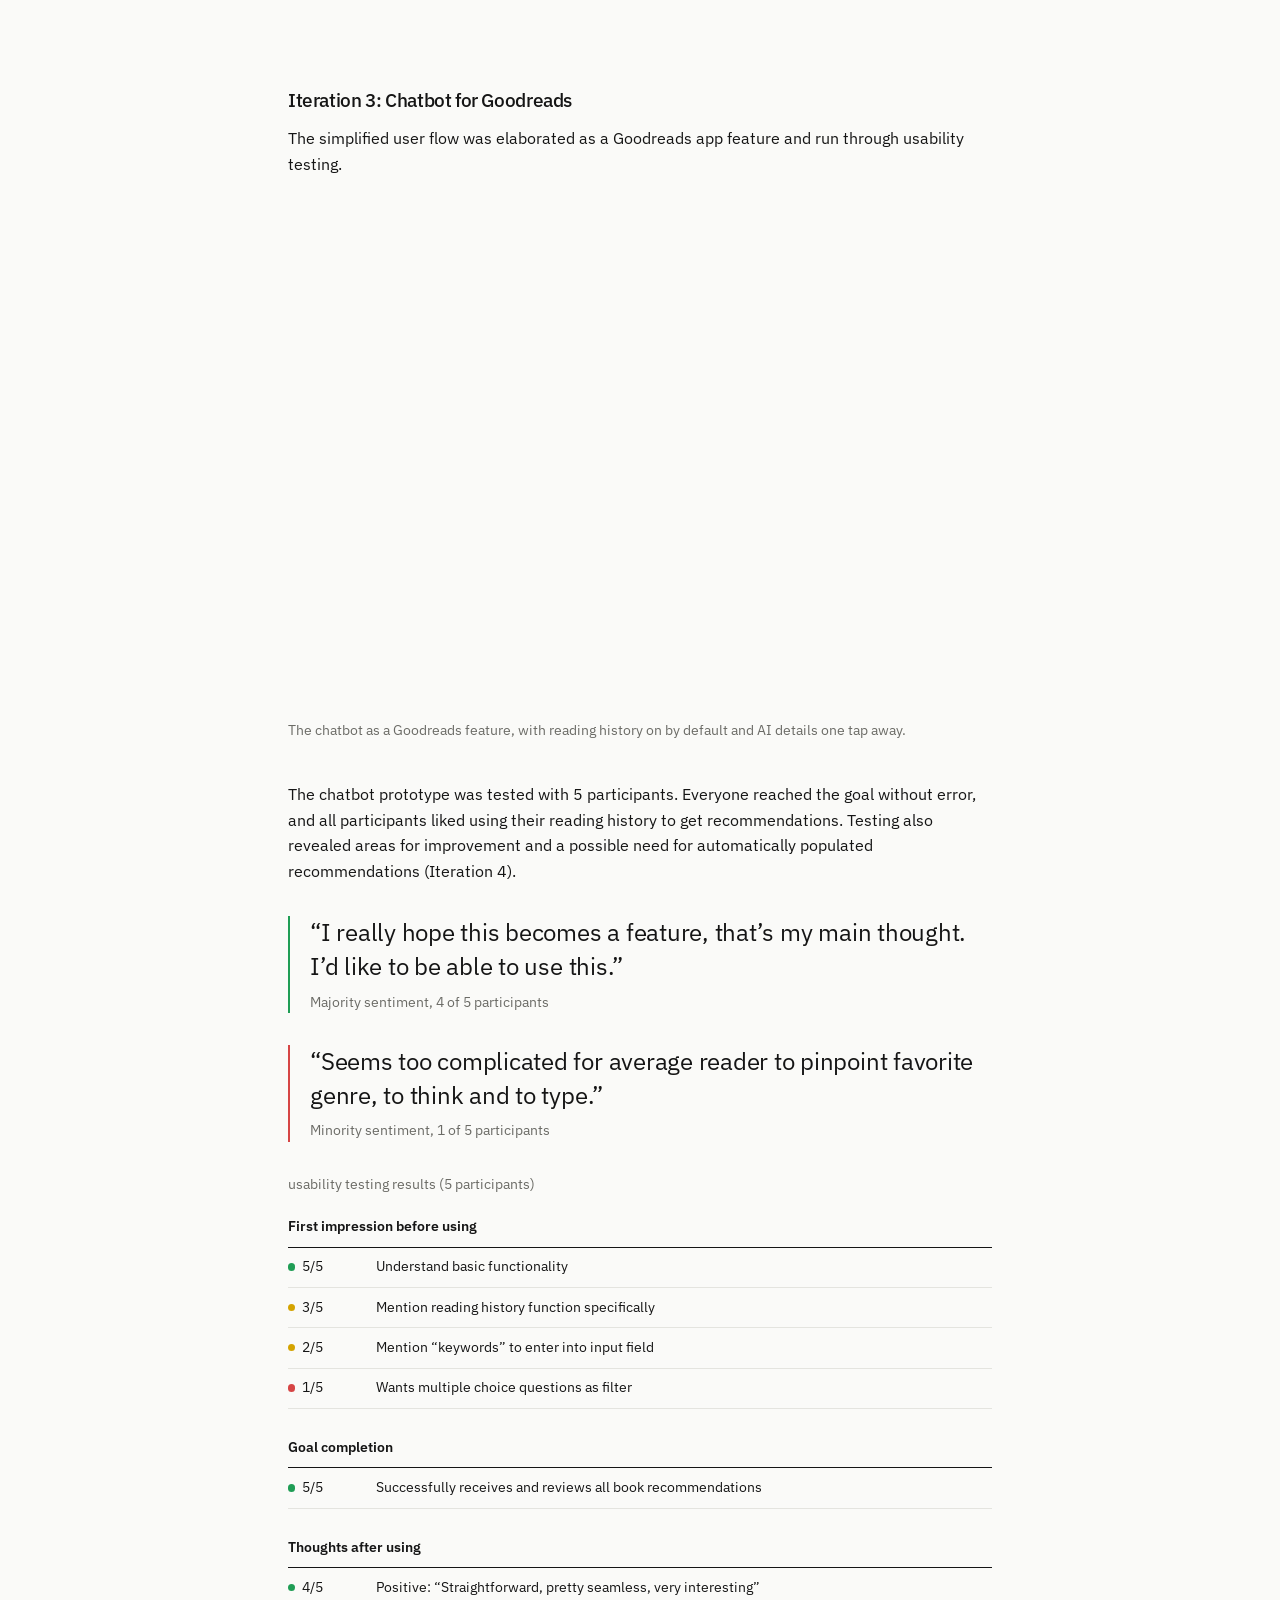
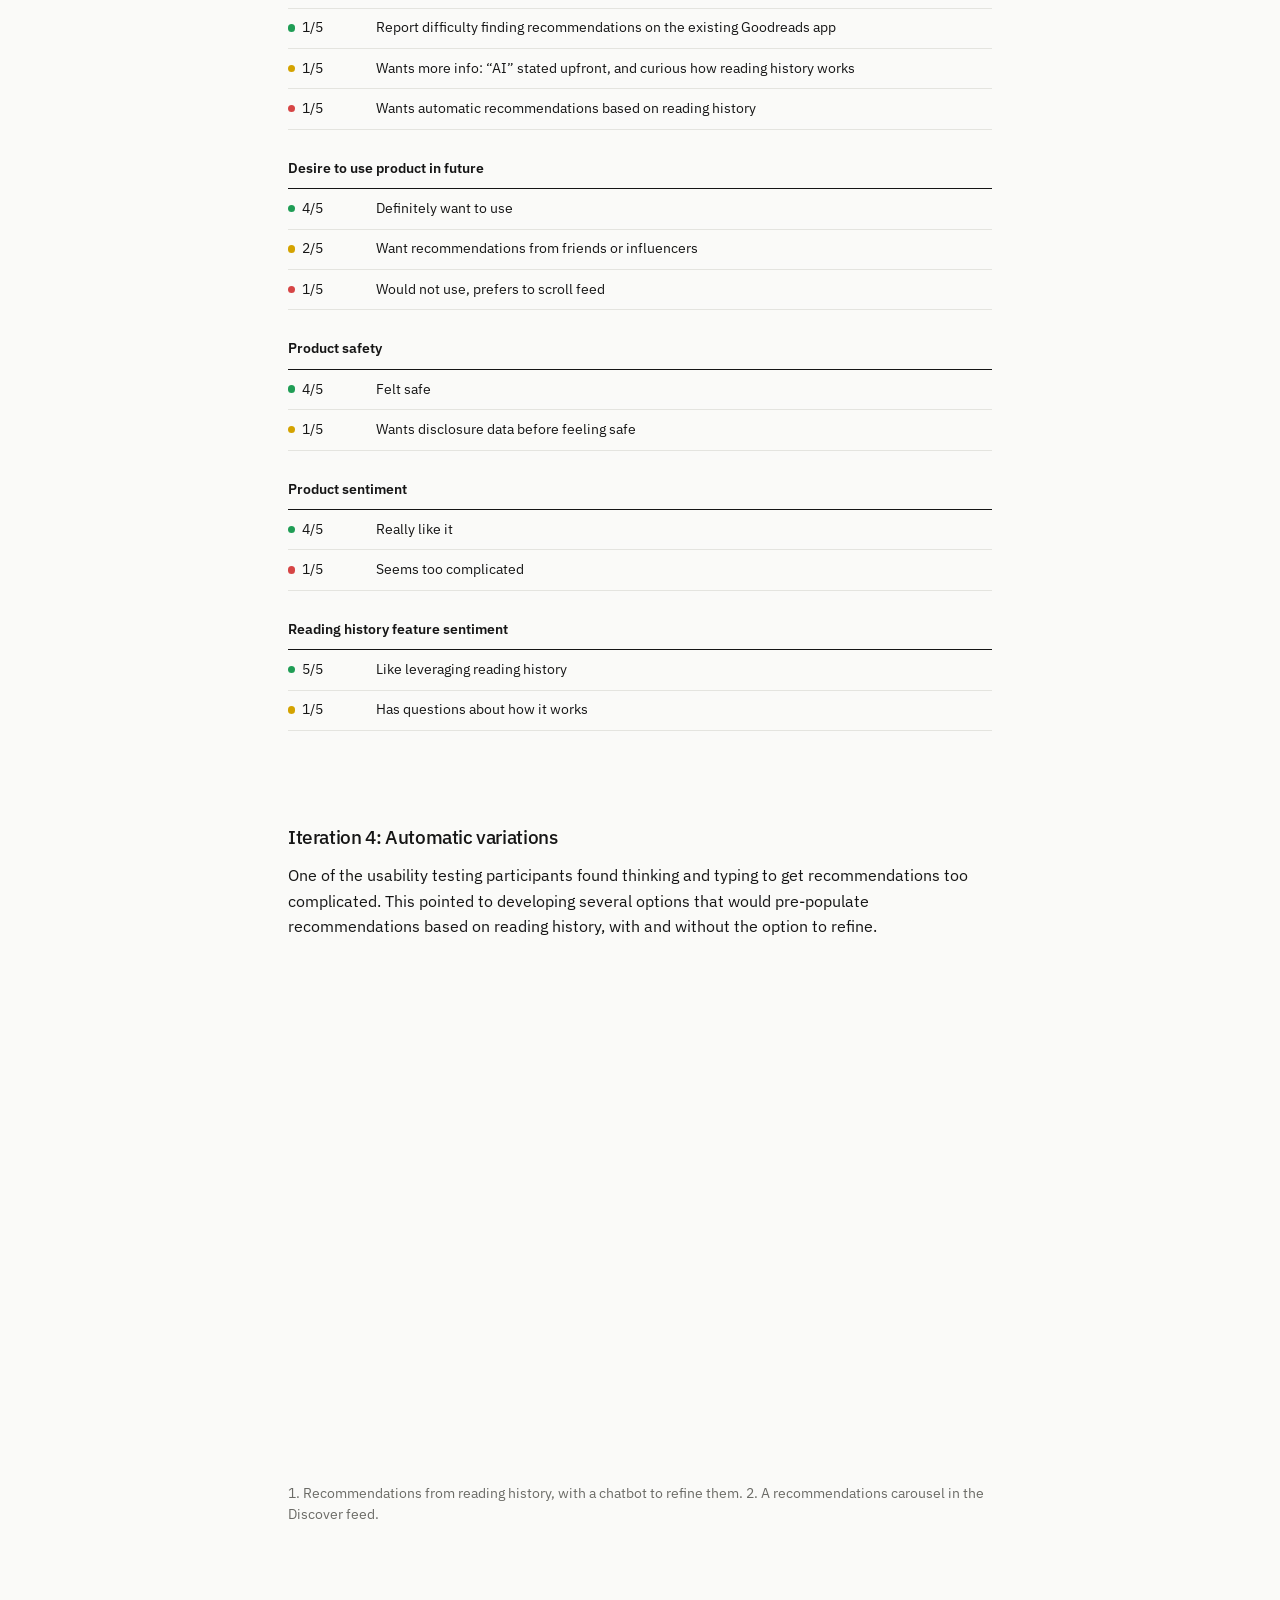
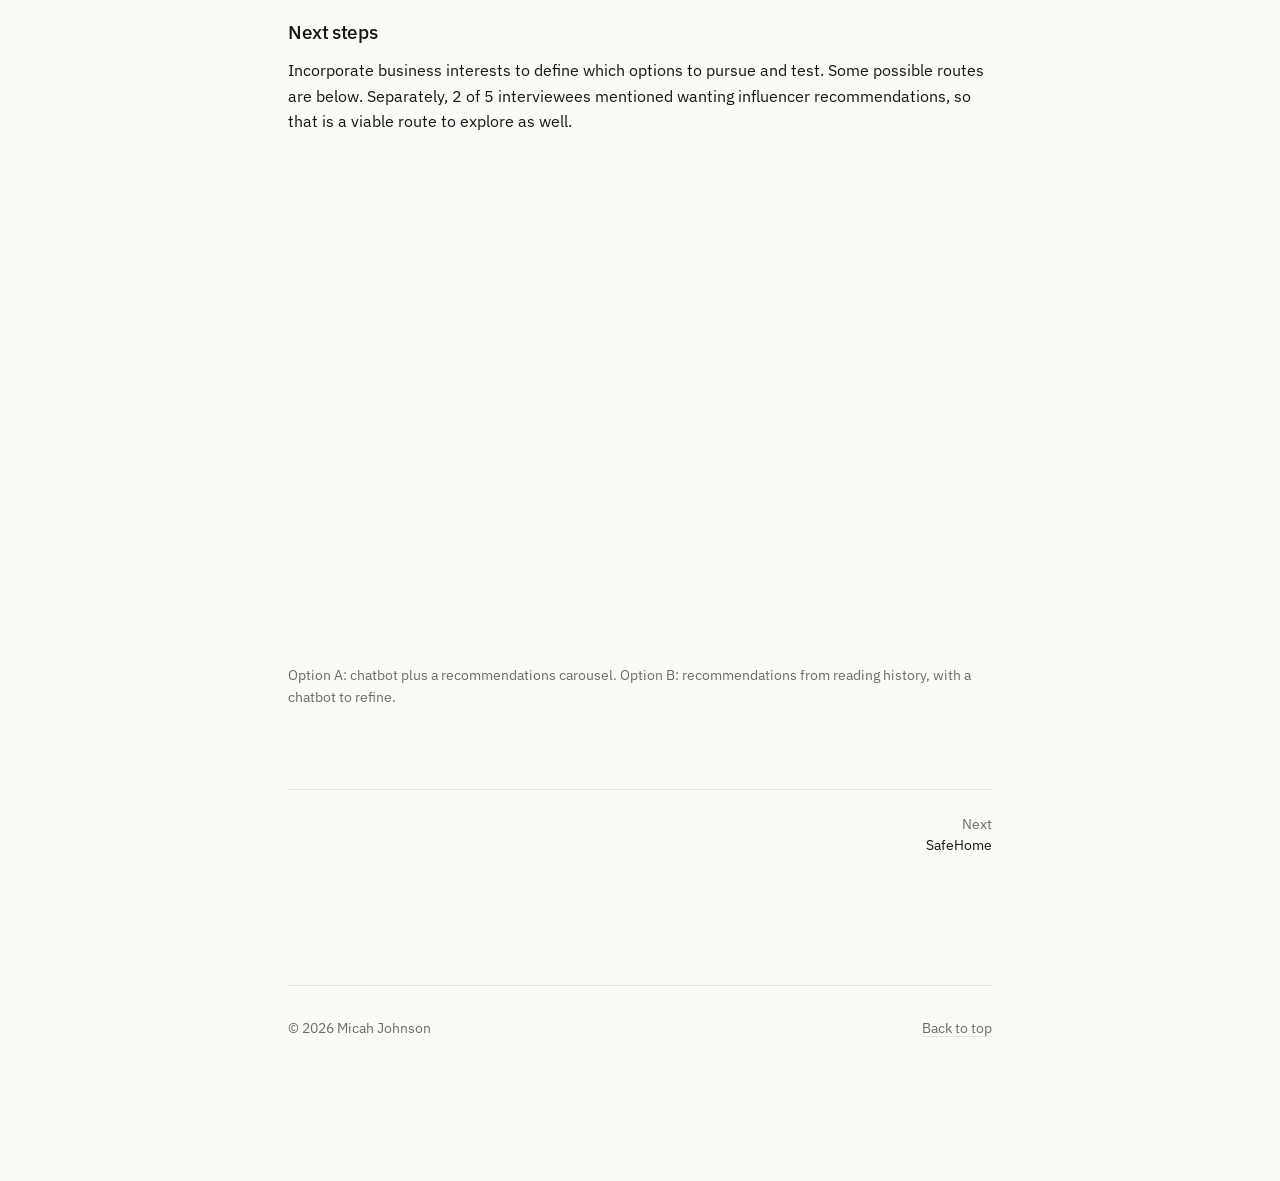
==== commit 1d2e0364: "Rename AI book recommendations case study to Design for AI Move work/ai-book-recommendations/ to wor" ====
--- a/work/ai-book-recommendations/index.html
+++ b/work/ai-book-recommendations/index.html
@@ -2,214 +2,12 @@
 <html lang="en">
 <head>
   <meta charset="utf-8">
-  <meta name="viewport" content="width=device-width, initial-scale=1">
-  <title>AI book recommendations — Micah Johnson</title>
-  <meta name="description" content="Reading history + AI, built for privacy and trust. A Goodreads feature concept, from exploratory research through four iterations and usability testing.">
-  <link rel="canonical" href="https://micahjohnson.co/work/ai-book-recommendations/">
-  <meta property="og:type" content="article">
-  <meta property="og:title" content="AI book recommendations — Micah Johnson">
-  <meta property="og:description" content="Reading history + AI, built for privacy and trust.">
-  <meta property="og:url" content="https://micahjohnson.co/work/ai-book-recommendations/">
-  <meta name="theme-color" content="#fafaf8" media="(prefers-color-scheme: light)">
-  <meta name="theme-color" content="#111110" media="(prefers-color-scheme: dark)">
-  <link rel="icon" href="../../assets/favicon.svg" type="image/svg+xml">
-  <link rel="preconnect" href="https://fonts.googleapis.com">
-  <link rel="preconnect" href="https://fonts.gstatic.com" crossorigin>
-  <link rel="stylesheet" href="https://fonts.googleapis.com/css2?family=IBM+Plex+Sans:ital,wght@0,200;0,300;0,400;0,500;0,600;1,400&display=swap">
-  <link rel="stylesheet" href="../../styles.css">
+  <title>Design for AI — Micah Johnson</title>
+  <link rel="canonical" href="https://micahjohnson.co/work/design-for-ai/">
+  <meta name="robots" content="noindex">
+  <meta http-equiv="refresh" content="0; url=../design-for-ai/">
 </head>
 <body>
-  <div class="wrap">
-    <header class="site-header">
-      <a class="name" href="../../">Micah Johnson</a>
-      <nav aria-label="Primary">
-        <a href="../../#work">Work</a>
-        <a href="../../#about">About</a>
-        <a href="../../#contact">Contact</a>
-      </nav>
-    </header>
-
-    <main>
-      <article>
-        <a class="back" href="../../#work">&larr; All work</a>
-        <h1>AI book recommendations</h1>
-        <p class="lede subtitle">Reading history + AI, built for privacy and trust.</p>
-        <dl class="meta">
-          <dt>Year</dt><dd>2026</dd>
-          <dt>Role</dt><dd>Product designer</dd>
-          <dt>Platform</dt><dd>Goodreads (concept)</dd>
-          <dt>Prototype</dt><dd><a href="https://mjjsf.github.io/book-rec/">mjjsf.github.io/book-rec</a> <span class="note">(made with Claude, desktop only)</span></dd>
-        </dl>
-
-        <div class="prose">
-          <figure class="wide">
-            <img src="../../assets/ai-book-recommendations/cover.webp" width="1600" height="1049" alt="A Goodreads-style chat panel. The reader asks for science fiction novels that have been made into movies, taking their reading history into account; the reply recommends Dungeon Crawler Carl and Project Hail Mary with ratings and Want to Read buttons.">
-          </figure>
-
-          <h2>The problem</h2>
-          <p>5 of 8 readers have trouble finding books they like, most often using social media (Goodreads, YouTube, TikTok) for recommendations, and AI chatbots (ChatGPT, Gemini) for more specific recommendations.</p>
-
-          <h2>User demographics</h2>
-          <p>Exploratory interviews revealed Goodreads as the most cited social media platform for online book-related activity, confirming it as a good platform to build for. Based on Goodreads traffic reports and largely similar survey respondent populations, the following parameters were made to create representative groups for subsequent randomized user testing panels of five participants:</p>
-          <dl class="meta spec">
-            <dt>Gender</dt><dd>3 women, 2 men</dd>
-            <dt>Age</dt><dd>18–24: 1 participant<br>25–35: 2 participants<br>35–44: 1 participant<br>45–54: 1 participant</dd>
-            <dt>Books per year</dt><dd>5–11 books: 1 participant<br>12–24 books: 3 participants<br>25–49 books: 1 participant</dd>
-            <dt>Country</dt><dd>USA</dd>
-            <dt>AI usage</dt><dd>Occasional to frequent</dd>
-            <dt>Reading</dt><dd>~90% fiction, ~10% nonfiction (genres varied)</dd>
-          </dl>
-
-          <h2>Constraints</h2>
-          <p>Exploratory research confirmed Goodreads as an appropriate platform for the build: it was the most cited platform for book activity, and it already has each user&rsquo;s reading history. Time and budget were limited.</p>
-
-          <h2>Exploratory research</h2>
-          <ol class="flow" aria-label="Research process">
-            <li>Screener survey</li>
-            <li>Participant selection</li>
-            <li>Video interviews</li>
-            <li>Synthesis</li>
-          </ol>
-          <p>A screener survey was built to assess demographics and behavior. A survey was chosen for speed, breadth and specificity.</p>
-          <p>Eight participants were selected to capture a broad array of reading volumes and styles, with some curve toward Goodreads user behaviors (shown in survey responses as a significantly used platform) and AI familiarity (as most respondents were frequent to occasional users of AI). The survey respondent population largely mirrored Goodreads demographics and behavior.</p>
-          <p>Video interviews were conducted to capture in-depth qualitative information. Findings are below.</p>
-
-          <div class="table-wrap">
-            <table class="data">
-              <caption>Interview findings (8 participants)</caption>
-              <tbody>
-                <tr class="group"><th colspan="2" scope="rowgroup">Book recommendations</th></tr>
-                <tr><td class="n">3/8</td><td>Goodreads, friends</td></tr>
-                <tr><td class="n">2/8</td><td>ChatGPT, Gemini, bookstores, StoryGraph, TikTok</td></tr>
-                <tr><td class="n">5/8</td><td>Recommendations hit-or-miss</td></tr>
-                <tr><td class="n">3/8</td><td>Social media trusted most for recommendations</td></tr>
-                <tr><td class="n">6/8</td><td>Use ChatGPT or Gemini when looking for something specific</td></tr>
-              </tbody>
-              <tbody>
-                <tr class="group"><th colspan="2" scope="rowgroup">AI trust</th></tr>
-                <tr><td class="n">3/8</td><td>Did not want personally identifying information shared with AI (including mood)</td></tr>
-                <tr><td class="n">1/8</td><td>Want to know data and confidentiality policies</td></tr>
-                <tr><td class="n">8/8</td><td>Open to sharing with AI</td></tr>
-                <tr><td class="n">2/8</td><td>Actively sharing reading history with AI</td></tr>
-                <tr><td class="n">2/8</td><td>Comfortable sharing around reading history</td></tr>
-              </tbody>
-              <tbody>
-                <tr class="group"><th colspan="2" scope="rowgroup">Interest</th></tr>
-                <tr><td class="n">3/8</td><td>Emotion of books important</td></tr>
-              </tbody>
-            </table>
-          </div>
-
-          <h2>Ideation</h2>
-          <ol class="flow" aria-label="Ideation process">
-            <li>Exploratory research findings</li>
-            <li>User stories (AI, then manual)</li>
-            <li>Core functions (taxonomy and object-action pairs)</li>
-          </ol>
-          <p>Exploratory research findings were elaborated into user stories to capture a breadth of scenarios, and then deconstructed into the core functionality required by users.</p>
-
-          <h2>Iteration 1: Taxonomy-based user flow</h2>
-          <p>A preliminary user flow leveraging the taxonomy was made into a clickable prototype with the aid of Claude, and was quickly deemed too complicated for general use.</p>
-          <figure class="wide">
-            <img src="../../assets/ai-book-recommendations/iteration-1-taxonomy.webp" width="1600" height="997" loading="lazy" alt="Wireframe flow of four screens: a search box with an Options link; expanded options with fields for storyline, emotion, referenced books, associated books, subject and genre; a list of recommendations; and a recommendation detail with an AI rationale.">
-            <figcaption>Search, search options, recommendations, and a single recommendation with its AI rationale.</figcaption>
-          </figure>
-
-          <h2>Iteration 2: Essentials</h2>
-          <p>For ease of use, the user flow was simplified to a basic prompting function. Any taxonomy would just surface naturally in the prompt.</p>
-          <figure class="wide">
-            <img src="../../assets/ai-book-recommendations/iteration-2-essentials.webp" width="1600" height="961" loading="lazy" alt="Two wireframe screens: a single text box asking &ldquo;Do you need help finding a book?&rdquo; with a Use reading history checkbox, leading to a list of recommendations with a box to refine the search.">
-            <figcaption>One prompt in, recommendations out, with an option to refine.</figcaption>
-          </figure>
-
-          <h2>Iteration 3: Chatbot for Goodreads</h2>
-          <p>The simplified user flow was elaborated as a Goodreads app feature and run through usability testing.</p>
-          <figure class="wide">
-            <img src="../../assets/ai-book-recommendations/iteration-3-chatbot.webp" width="1600" height="1121" loading="lazy" alt="Three Goodreads app screens: an empty prompt reading &ldquo;What kind of book are you looking for?&rdquo; with a Use my reading history toggle and AI details link; the prompt filled in with a request for recent sci-fi adapted into movies; and the AI&rsquo;s answer explaining its picks, starting with Dungeon Crawler Carl.">
-            <figcaption>The chatbot as a Goodreads feature, with reading history on by default and AI details one tap away.</figcaption>
-          </figure>
-
-          <p>The chatbot prototype was tested with 5 participants. Everyone reached the goal without error, and all participants liked using their reading history to get recommendations. Testing also revealed areas for improvement and a possible need for automatically populated recommendations (Iteration 4).</p>
-
-          <blockquote class="pull pos">
-            <p>&ldquo;I really hope this becomes a feature, that&rsquo;s my main thought. I&rsquo;d like to be able to use this.&rdquo;</p>
-            <footer>Majority sentiment, 4 of 5 participants</footer>
-          </blockquote>
-          <blockquote class="pull neg">
-            <p>&ldquo;Seems too complicated for average reader to pinpoint favorite genre, to think and to type.&rdquo;</p>
-            <footer>Minority sentiment, 1 of 5 participants</footer>
-          </blockquote>
-
-          <div class="table-wrap">
-            <table class="data">
-              <caption>Usability testing results (5 participants)</caption>
-              <tbody>
-                <tr class="group"><th colspan="2" scope="rowgroup">First impression before using</th></tr>
-                <tr><td class="n"><span class="dot pos"><span class="sr">positive</span></span>5/5</td><td>Understand basic functionality</td></tr>
-                <tr><td class="n"><span class="dot mixed"><span class="sr">neutral</span></span>3/5</td><td>Mention reading history function specifically</td></tr>
-                <tr><td class="n"><span class="dot mixed"><span class="sr">neutral</span></span>2/5</td><td>Mention &ldquo;keywords&rdquo; to enter into input field</td></tr>
-                <tr><td class="n"><span class="dot neg"><span class="sr">negative</span></span>1/5</td><td>Wants multiple choice questions as filter</td></tr>
-              </tbody>
-              <tbody>
-                <tr class="group"><th colspan="2" scope="rowgroup">Goal completion</th></tr>
-                <tr><td class="n"><span class="dot pos"><span class="sr">positive</span></span>5/5</td><td>Successfully receives and reviews all book recommendations</td></tr>
-              </tbody>
-              <tbody>
-                <tr class="group"><th colspan="2" scope="rowgroup">Thoughts after using</th></tr>
-                <tr><td class="n"><span class="dot pos"><span class="sr">positive</span></span>4/5</td><td>Positive: &ldquo;Straightforward, pretty seamless, very interesting&rdquo;</td></tr>
-                <tr><td class="n"><span class="dot pos"><span class="sr">positive</span></span>1/5</td><td>Report difficulty finding recommendations on the existing Goodreads app</td></tr>
-                <tr><td class="n"><span class="dot mixed"><span class="sr">neutral</span></span>1/5</td><td>Wants more info: &ldquo;AI&rdquo; stated upfront, and curious how reading history works</td></tr>
-                <tr><td class="n"><span class="dot neg"><span class="sr">negative</span></span>1/5</td><td>Wants automatic recommendations based on reading history</td></tr>
-              </tbody>
-              <tbody>
-                <tr class="group"><th colspan="2" scope="rowgroup">Desire to use product in future</th></tr>
-                <tr><td class="n"><span class="dot pos"><span class="sr">positive</span></span>4/5</td><td>Definitely want to use</td></tr>
-                <tr><td class="n"><span class="dot mixed"><span class="sr">neutral</span></span>2/5</td><td>Want recommendations from friends or influencers</td></tr>
-                <tr><td class="n"><span class="dot neg"><span class="sr">negative</span></span>1/5</td><td>Would not use, prefers to scroll feed</td></tr>
-              </tbody>
-              <tbody>
-                <tr class="group"><th colspan="2" scope="rowgroup">Product safety</th></tr>
-                <tr><td class="n"><span class="dot pos"><span class="sr">positive</span></span>4/5</td><td>Felt safe</td></tr>
-                <tr><td class="n"><span class="dot mixed"><span class="sr">neutral</span></span>1/5</td><td>Wants disclosure data before feeling safe</td></tr>
-              </tbody>
-              <tbody>
-                <tr class="group"><th colspan="2" scope="rowgroup">Product sentiment</th></tr>
-                <tr><td class="n"><span class="dot pos"><span class="sr">positive</span></span>4/5</td><td>Really like it</td></tr>
-                <tr><td class="n"><span class="dot neg"><span class="sr">negative</span></span>1/5</td><td>Seems too complicated</td></tr>
-              </tbody>
-              <tbody>
-                <tr class="group"><th colspan="2" scope="rowgroup">Reading history feature sentiment</th></tr>
-                <tr><td class="n"><span class="dot pos"><span class="sr">positive</span></span>5/5</td><td>Like leveraging reading history</td></tr>
-                <tr><td class="n"><span class="dot mixed"><span class="sr">neutral</span></span>1/5</td><td>Has questions about how it works</td></tr>
-              </tbody>
-            </table>
-          </div>
-
-          <h2>Iteration 4: Automatic variations</h2>
-          <p>One of the usability testing participants found thinking and typing to get recommendations too complicated. This pointed to developing several options that would pre-populate recommendations based on reading history, with and without the option to refine.</p>
-          <figure class="wide">
-            <img src="../../assets/ai-book-recommendations/iteration-4-automatic.webp" width="1600" height="1121" loading="lazy" alt="Two variations. One: a screen headed &ldquo;Based on your reading history, Goodreads AI recommends&rdquo; listing Dungeon Crawler Carl, Project Hail Mary and Annihilation, with a refine box below. Two: the Goodreads Discover feed with a highlighted &ldquo;Based on your reading history&rdquo; carousel of book covers.">
-            <figcaption>1. Recommendations from reading history, with a chatbot to refine them. 2. A recommendations carousel in the Discover feed.</figcaption>
-          </figure>
-
-          <h2>Next steps</h2>
-          <p>Incorporate business interests to define which options to pursue and test. Some possible routes are below. Separately, 2 of 5 interviewees mentioned wanting influencer recommendations, so that is a viable route to explore as well.</p>
-          <figure class="wide">
-            <img src="../../assets/ai-book-recommendations/next-steps.webp" width="1600" height="1092" loading="lazy" alt="Option A pairs the chatbot feature with a reading-history recommendations carousel in the Discover feed. Option B shows reading-history recommendations first, with a chatbot to refine the results.">
-            <figcaption>Option A: chatbot plus a recommendations carousel. Option B: recommendations from reading history, with a chatbot to refine.</figcaption>
-          </figure>
-        </div>
-
-        <nav class="pager" aria-label="More work">
-          <a class="next" href="../safehome/"><span>Next</span>SafeHome</a>
-        </nav>
-      </article>
-    </main>
-
-    <footer class="site-footer">
-      <span>&copy; 2026 Micah Johnson</span>
-      <a href="#">Back to top</a>
-    </footer>
-  </div>
+  <p>This page has moved to <a href="../design-for-ai/">Design for AI</a>.</p>
 </body>
 </html>
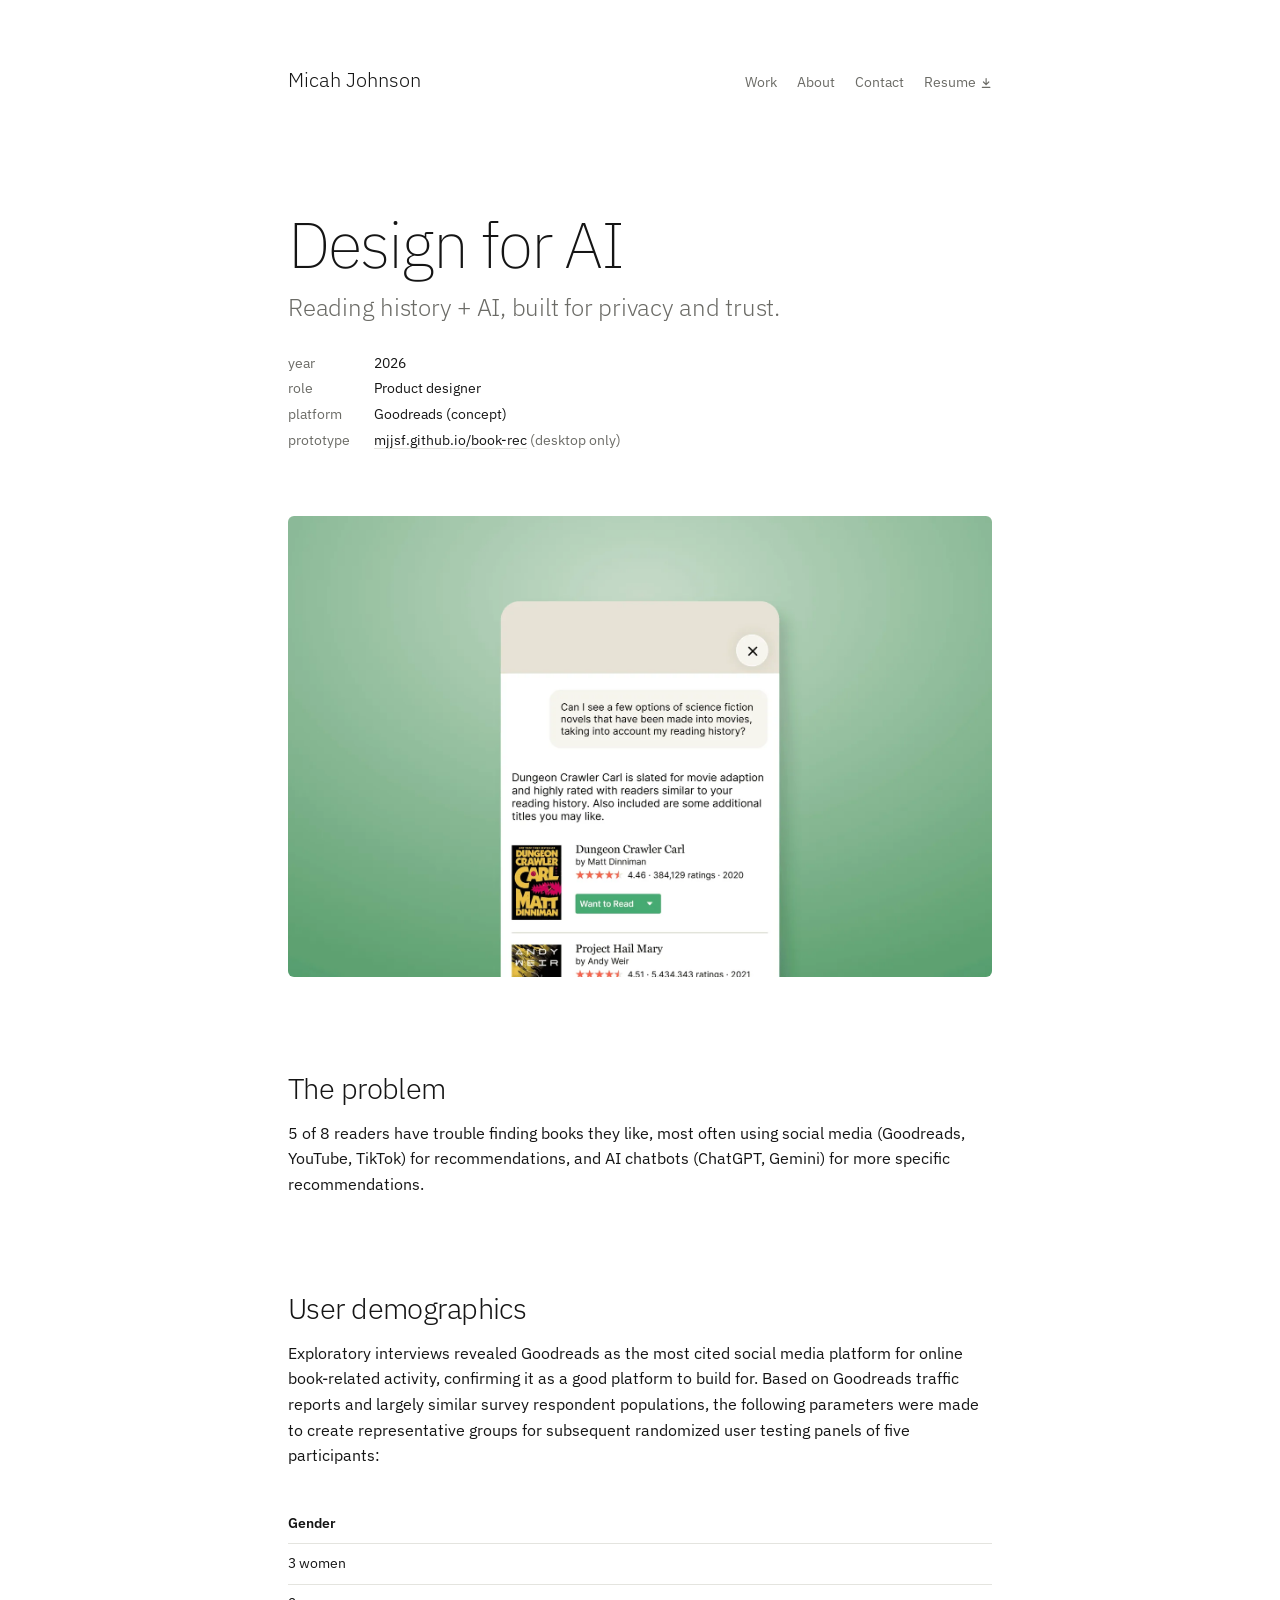
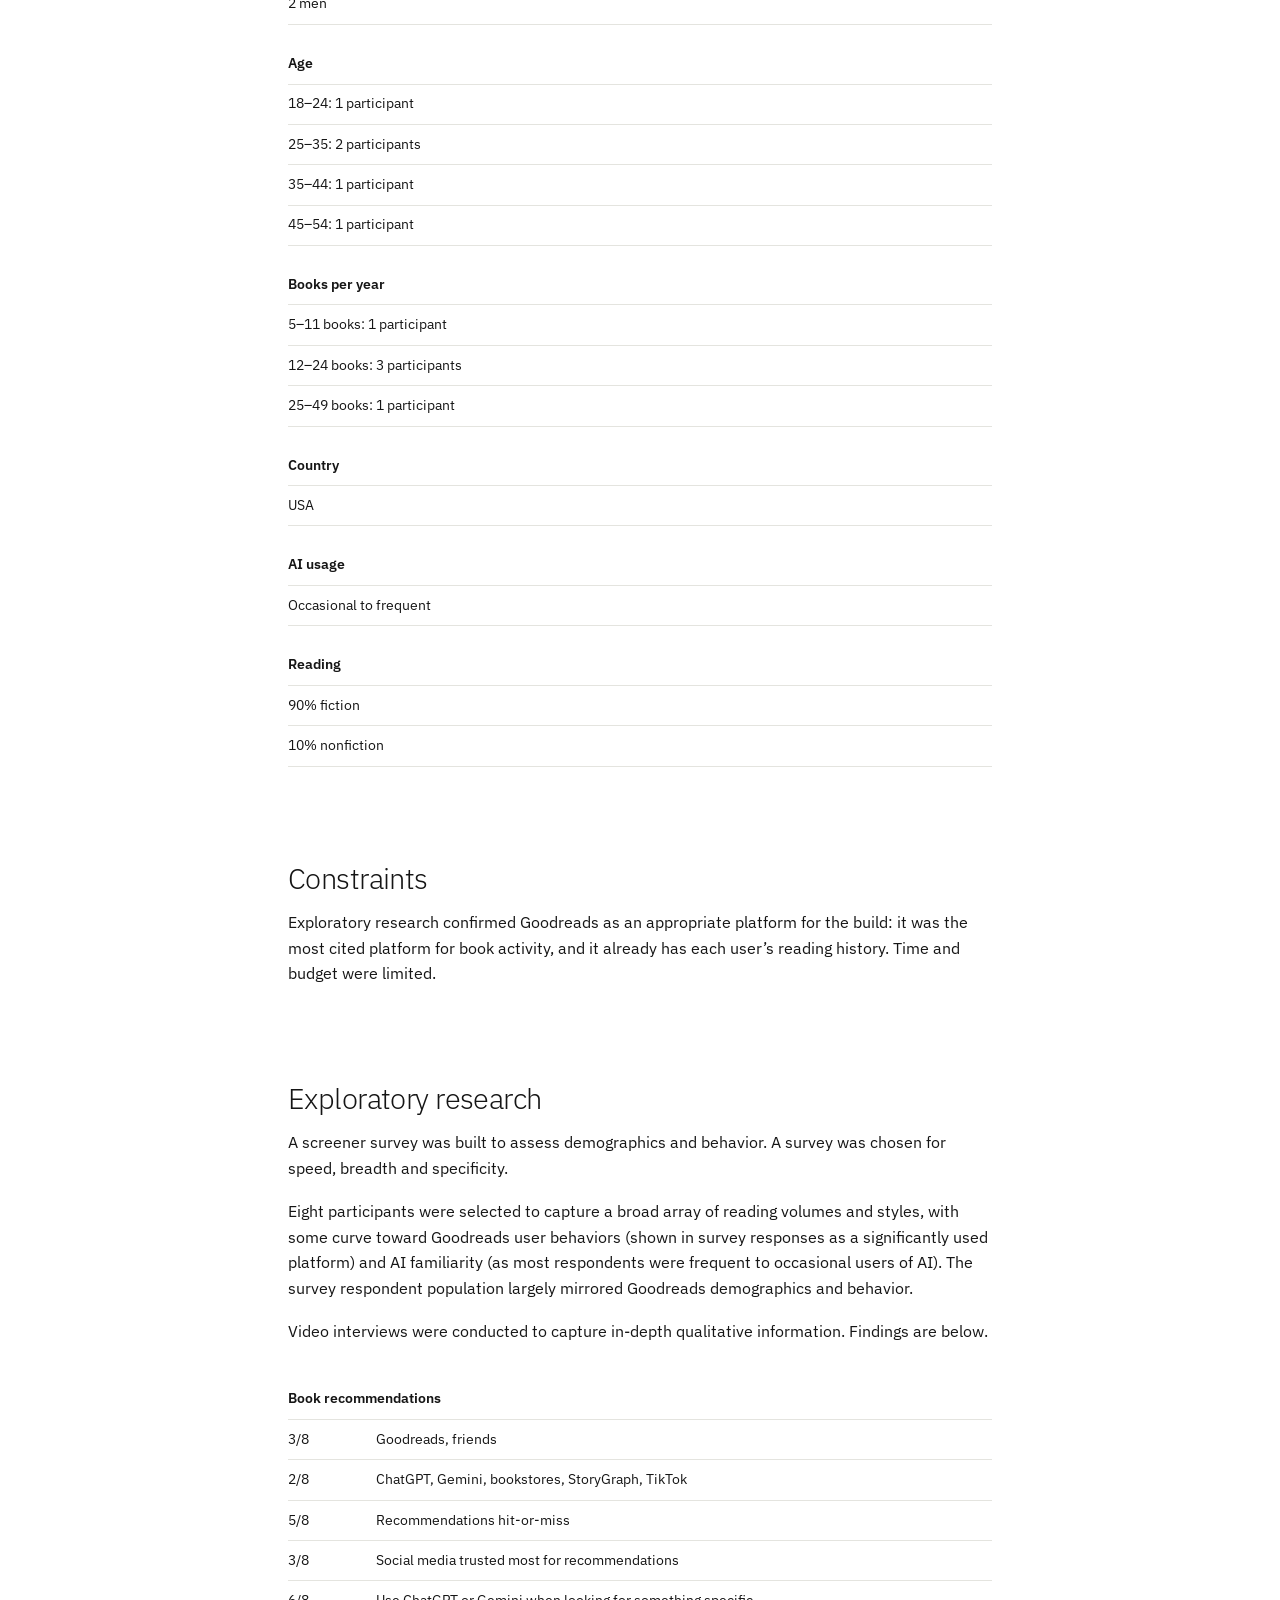
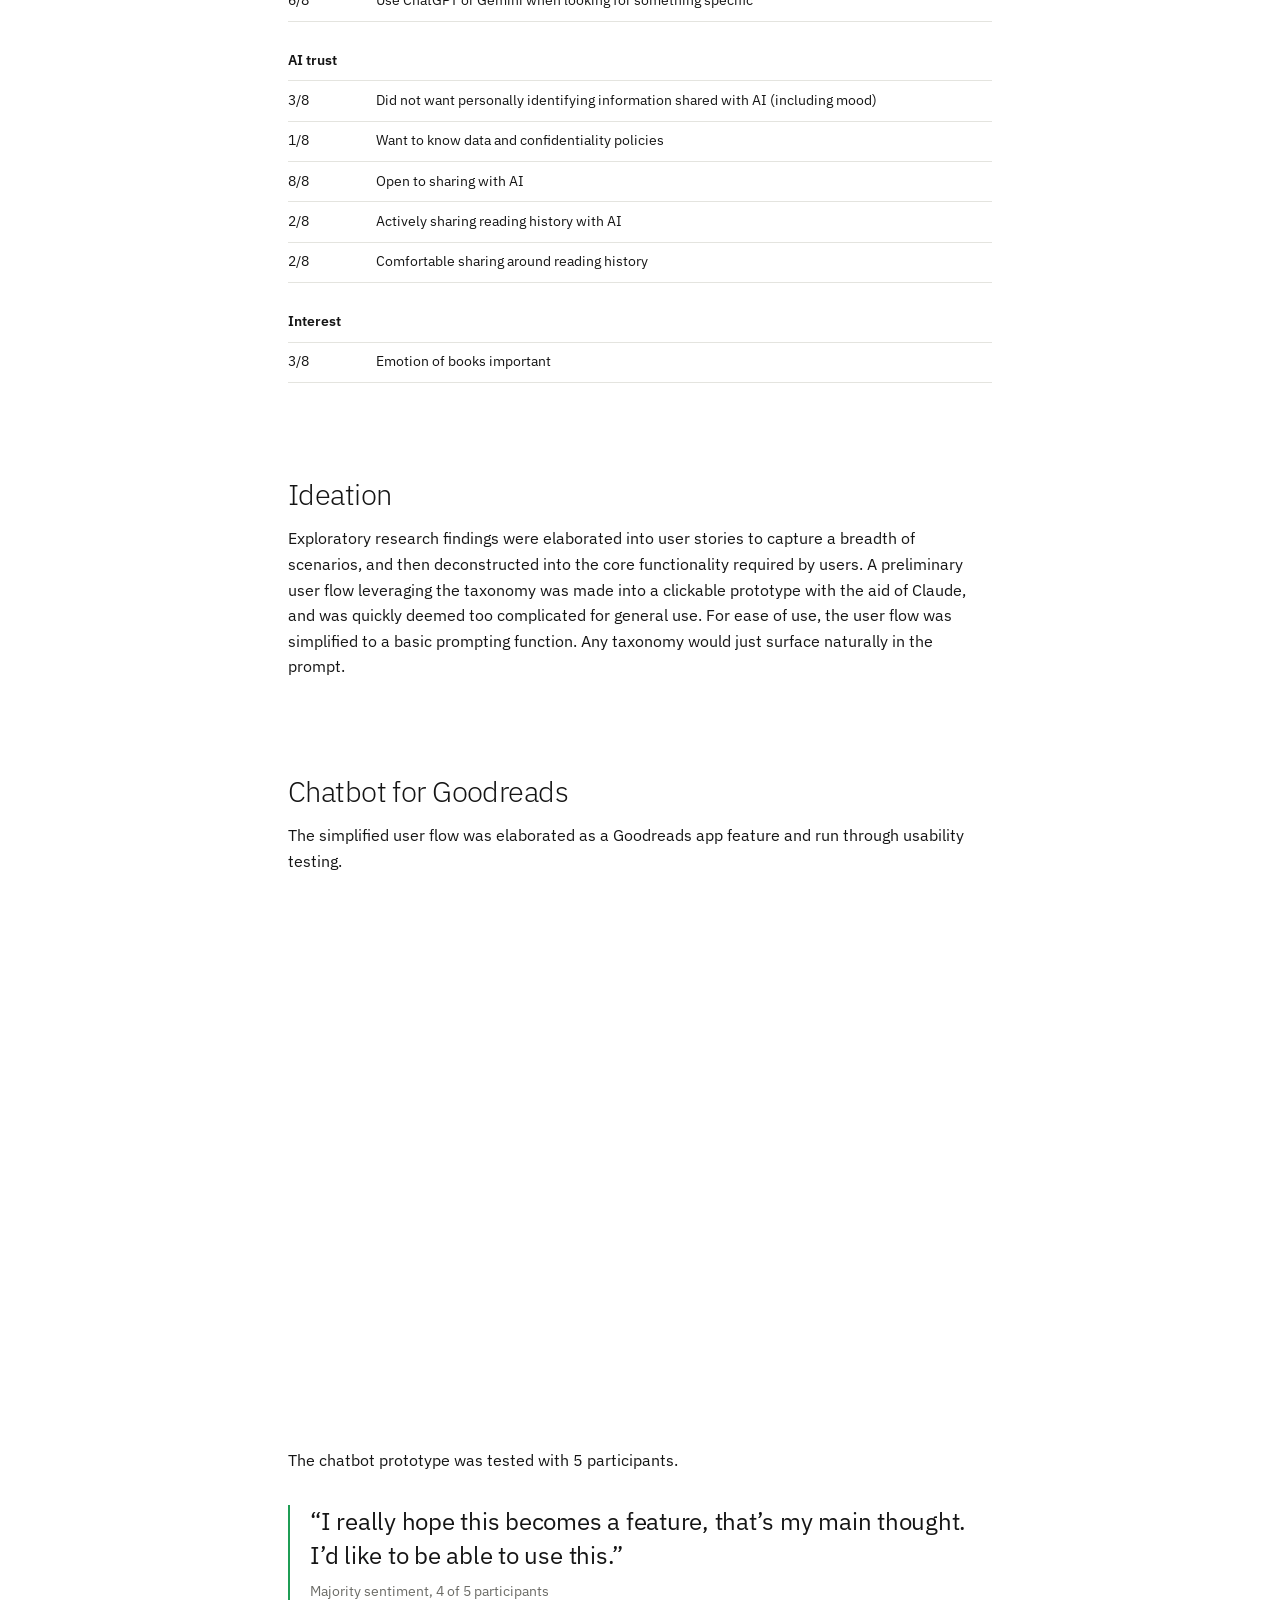
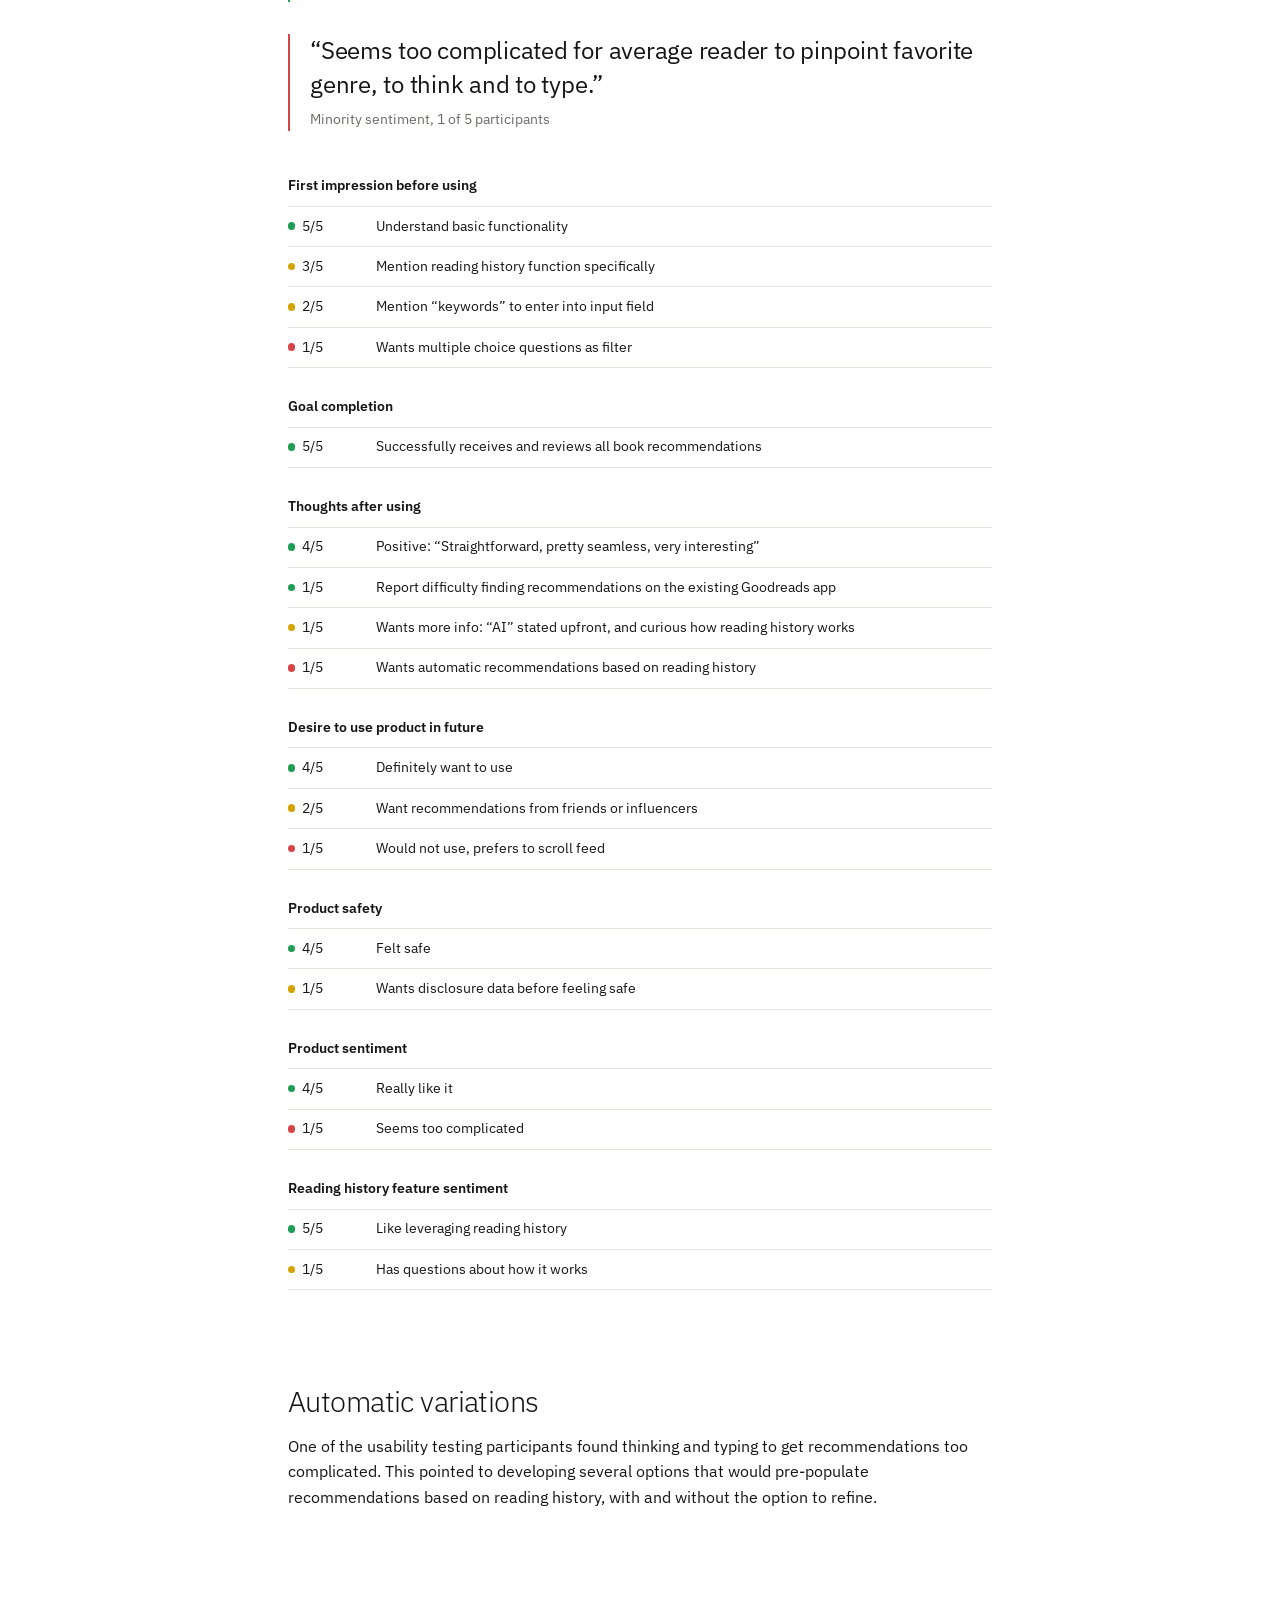
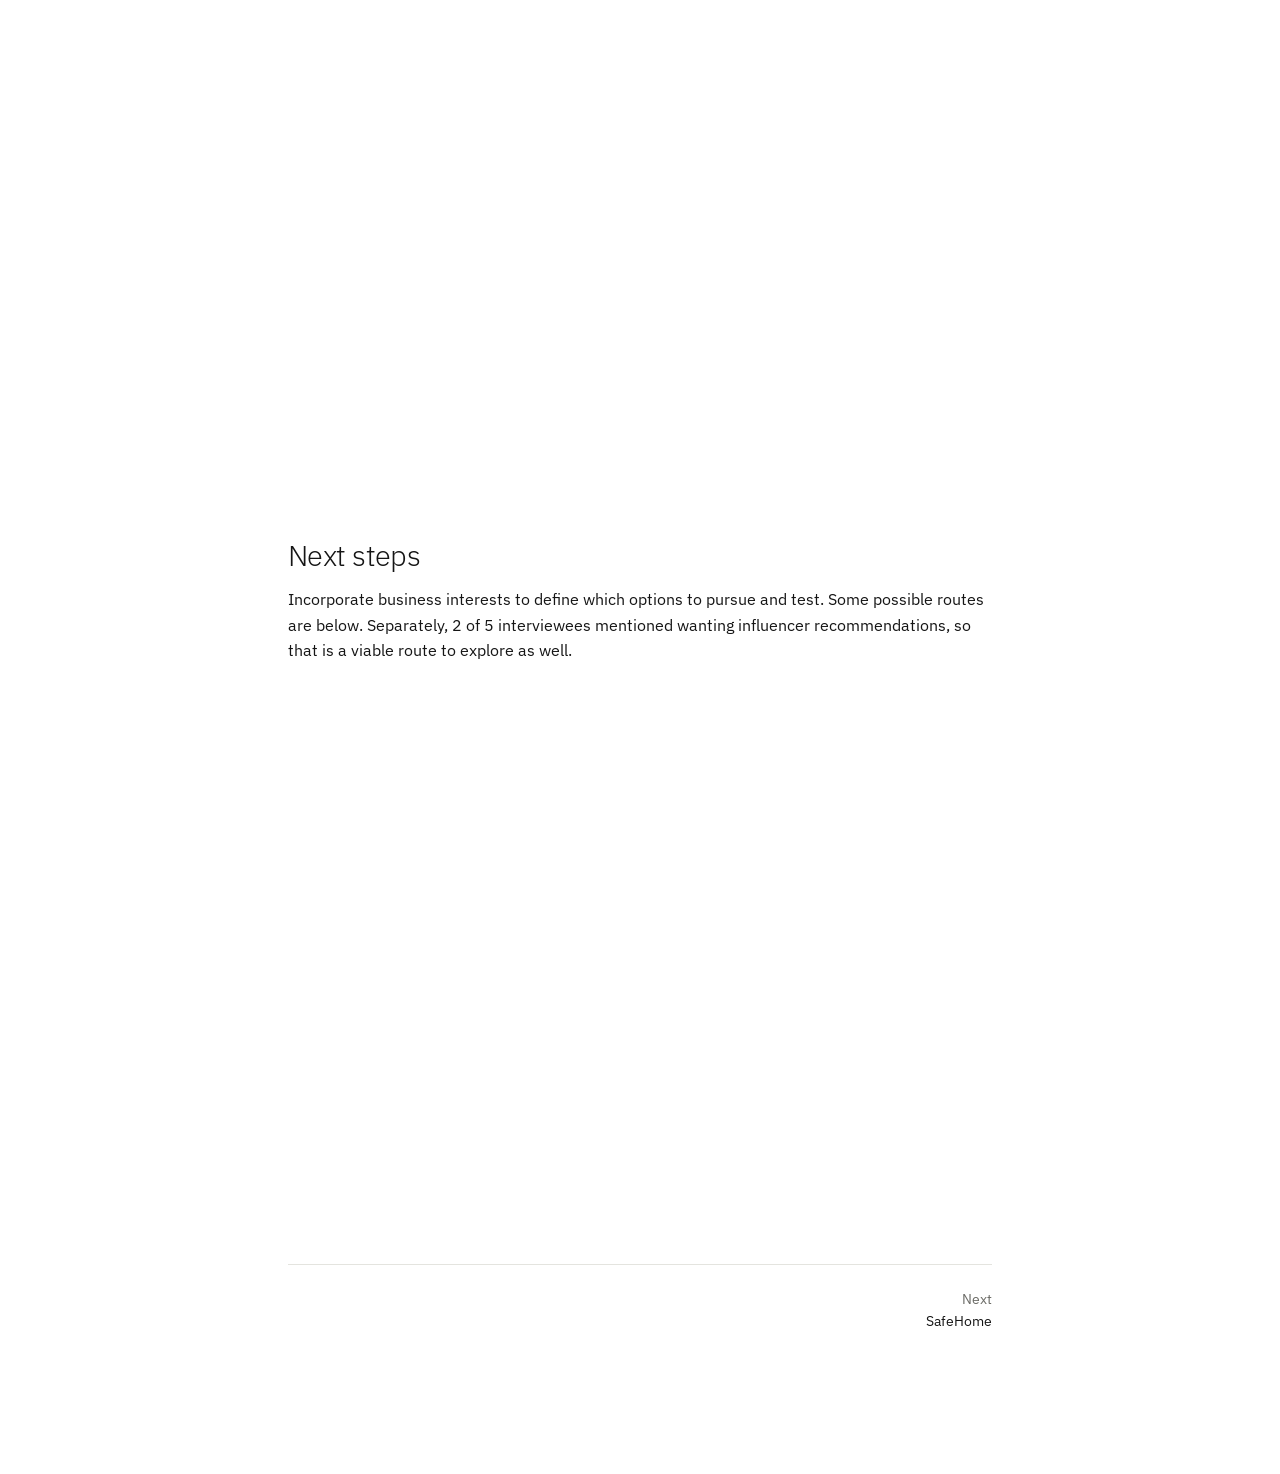
==== commit 13577c61: "Add Google Analytics (G-506TQESWJM) to all pages Co-Authored-By: Claude Opus 5.5 <noreply@anthropic." ====
--- a/work/ai-book-recommendations/index.html
+++ b/work/ai-book-recommendations/index.html
@@ -1,6 +1,14 @@
 <!doctype html>
 <html lang="en">
 <head>
+  <!-- Google tag (gtag.js) -->
+  <script async src="https://www.googletagmanager.com/gtag/js?id=G-506TQESWJM"></script>
+  <script>
+    window.dataLayer = window.dataLayer || [];
+    function gtag(){dataLayer.push(arguments);}
+    gtag('js', new Date());
+    gtag('config', 'G-506TQESWJM');
+  </script>
   <meta charset="utf-8">
   <title>Design for AI — Micah Johnson</title>
   <link rel="canonical" href="https://micahjohnson.co/work/design-for-ai/">
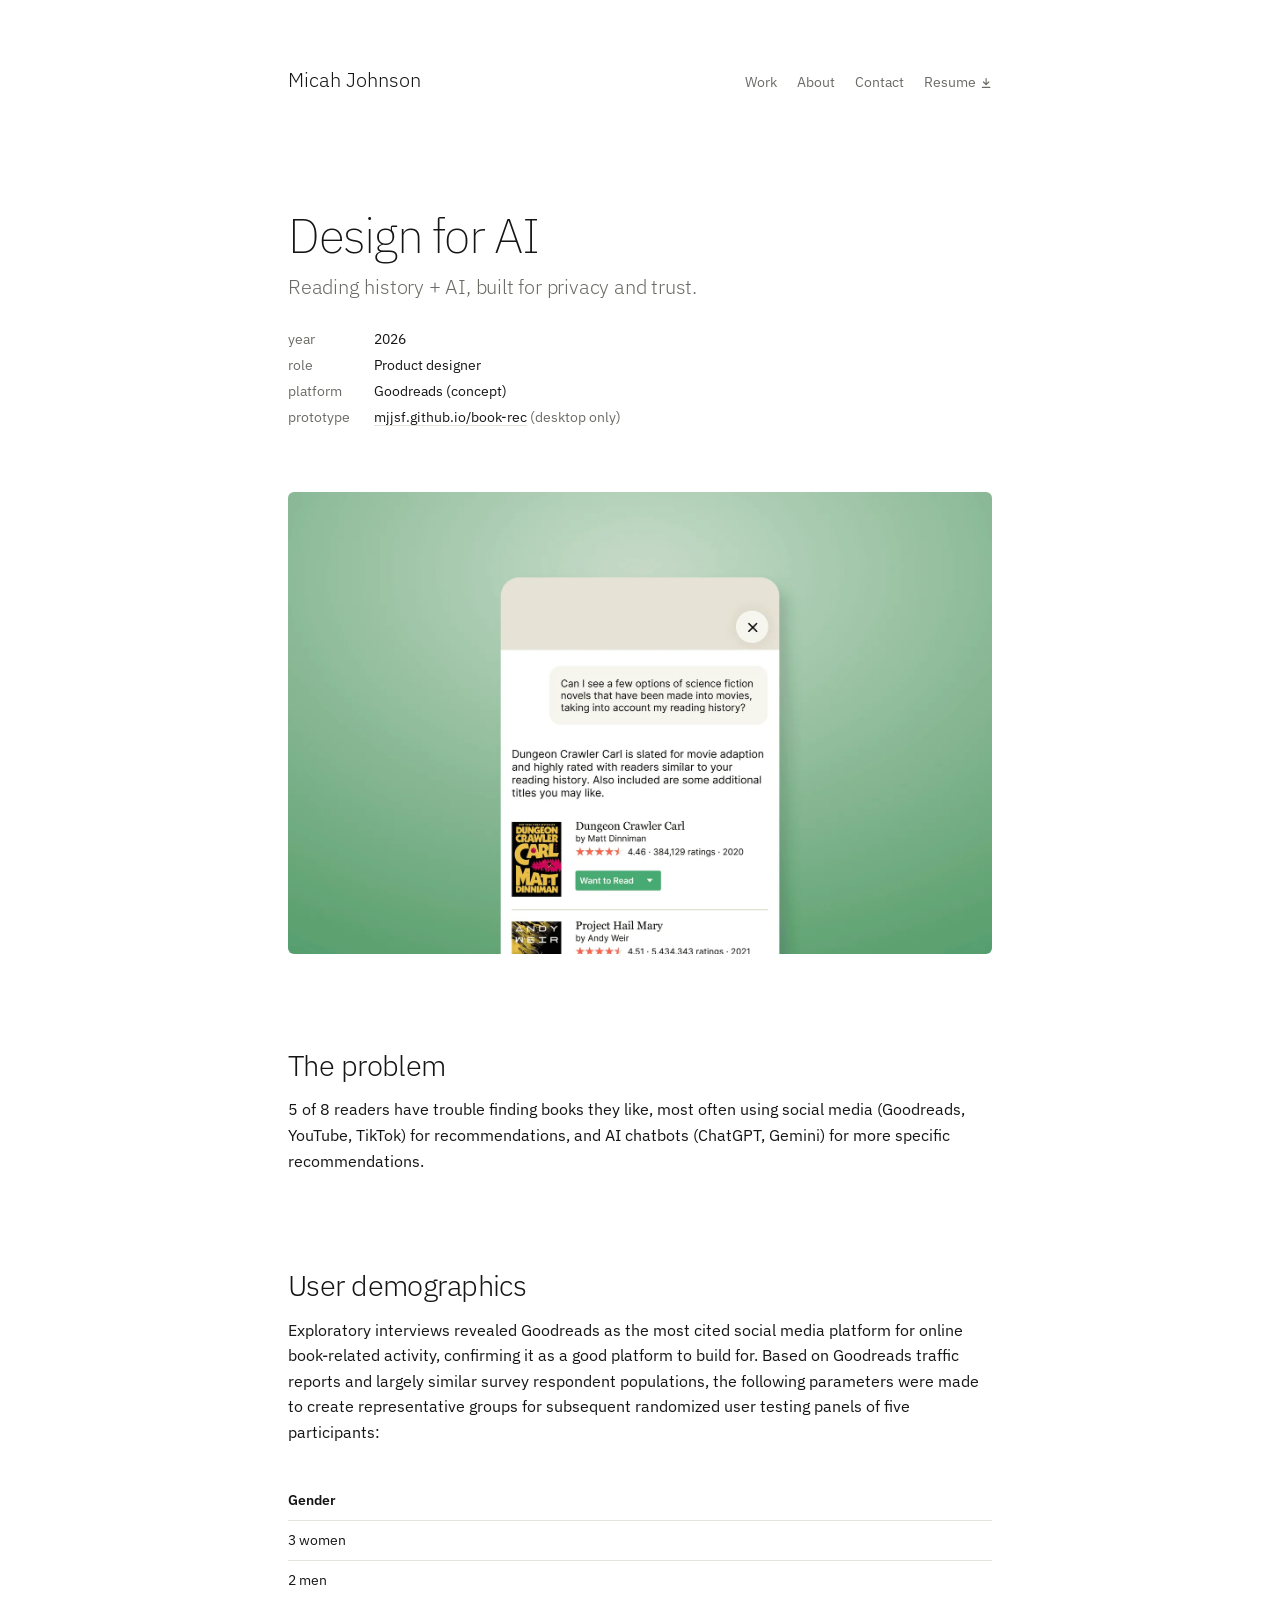
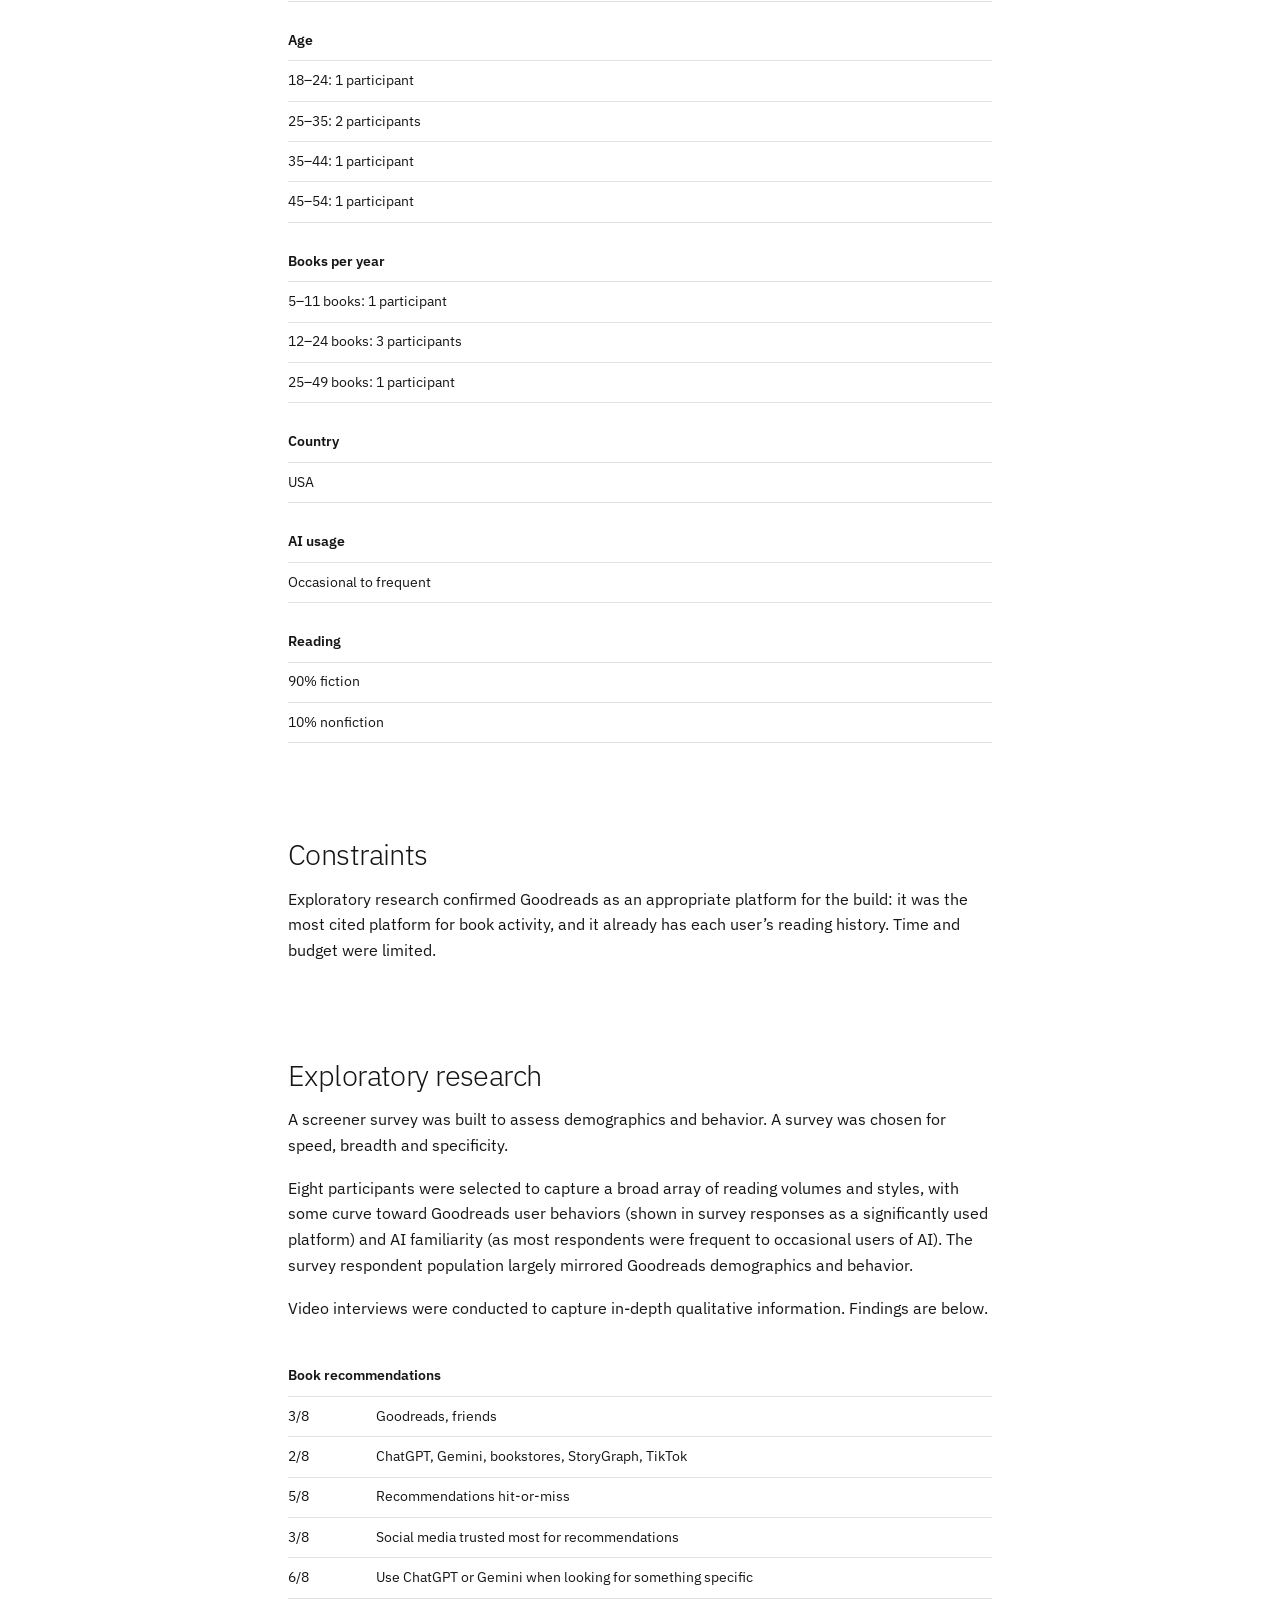
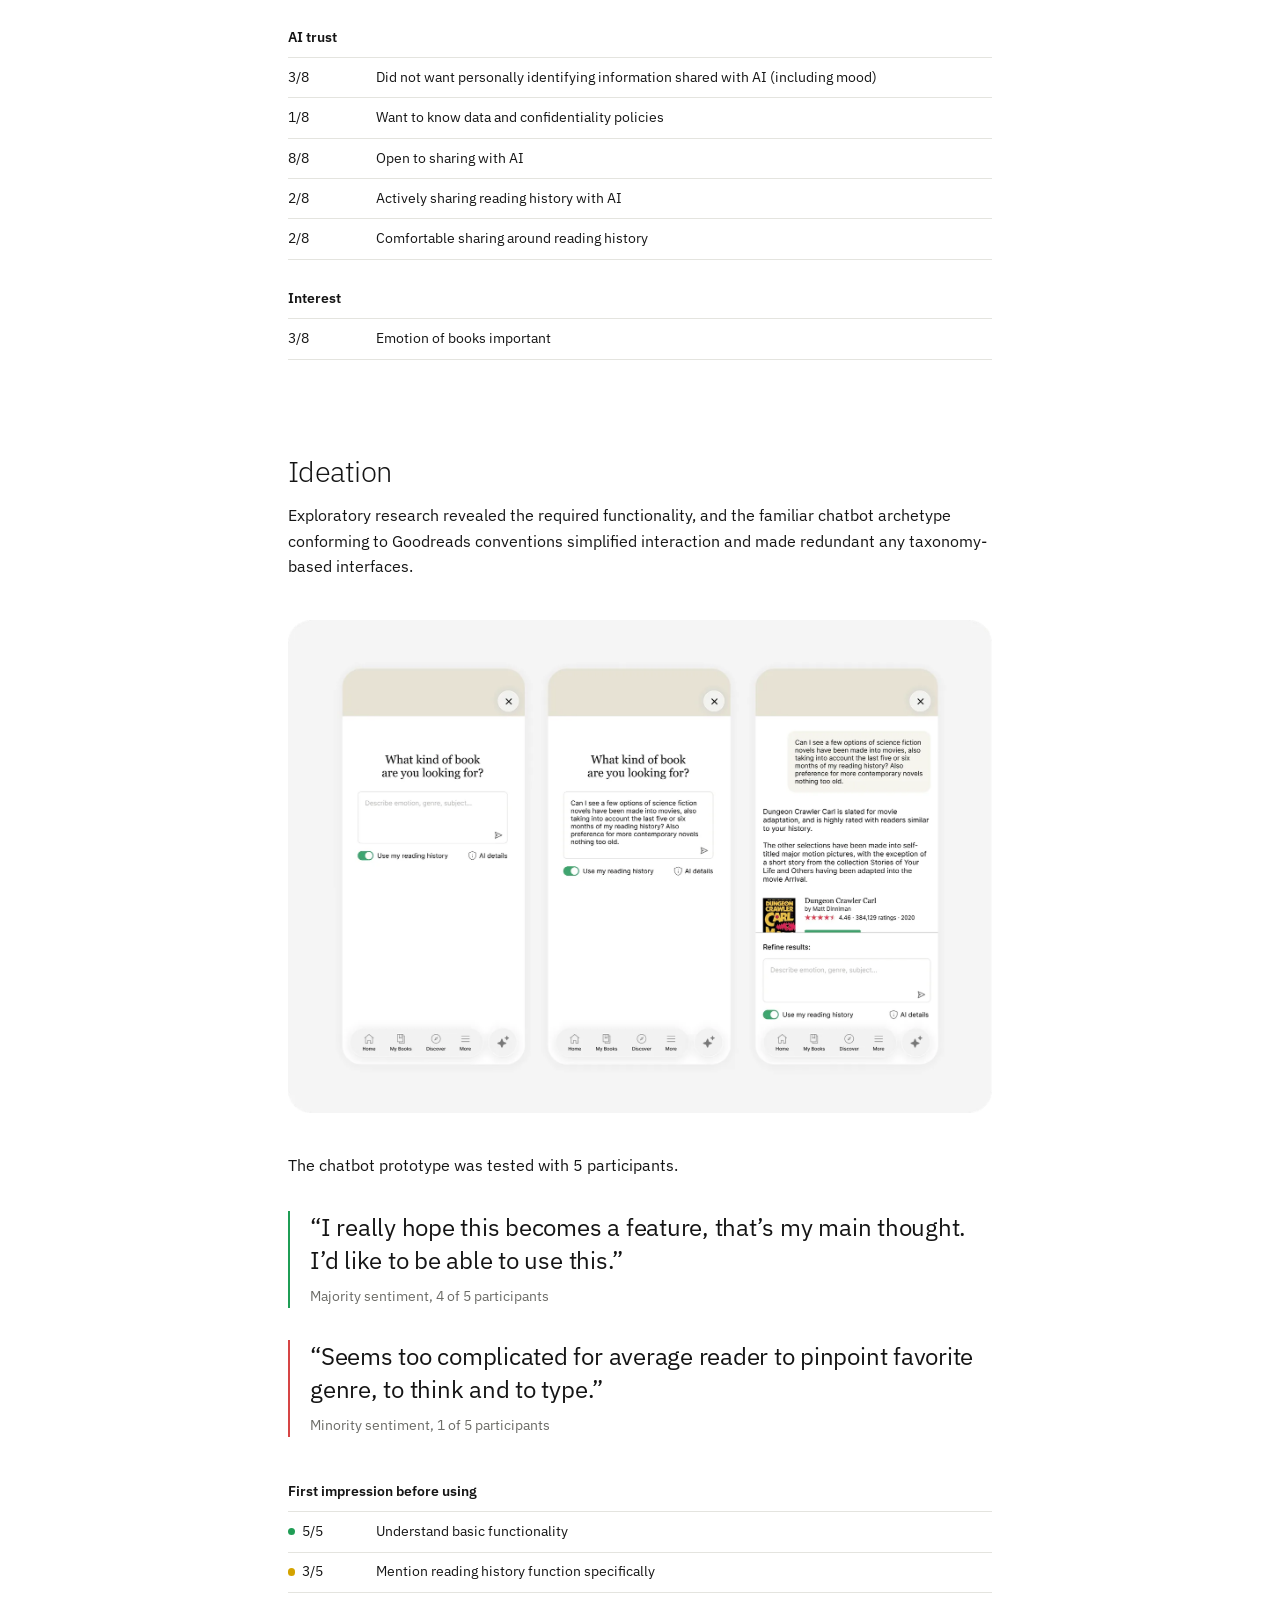
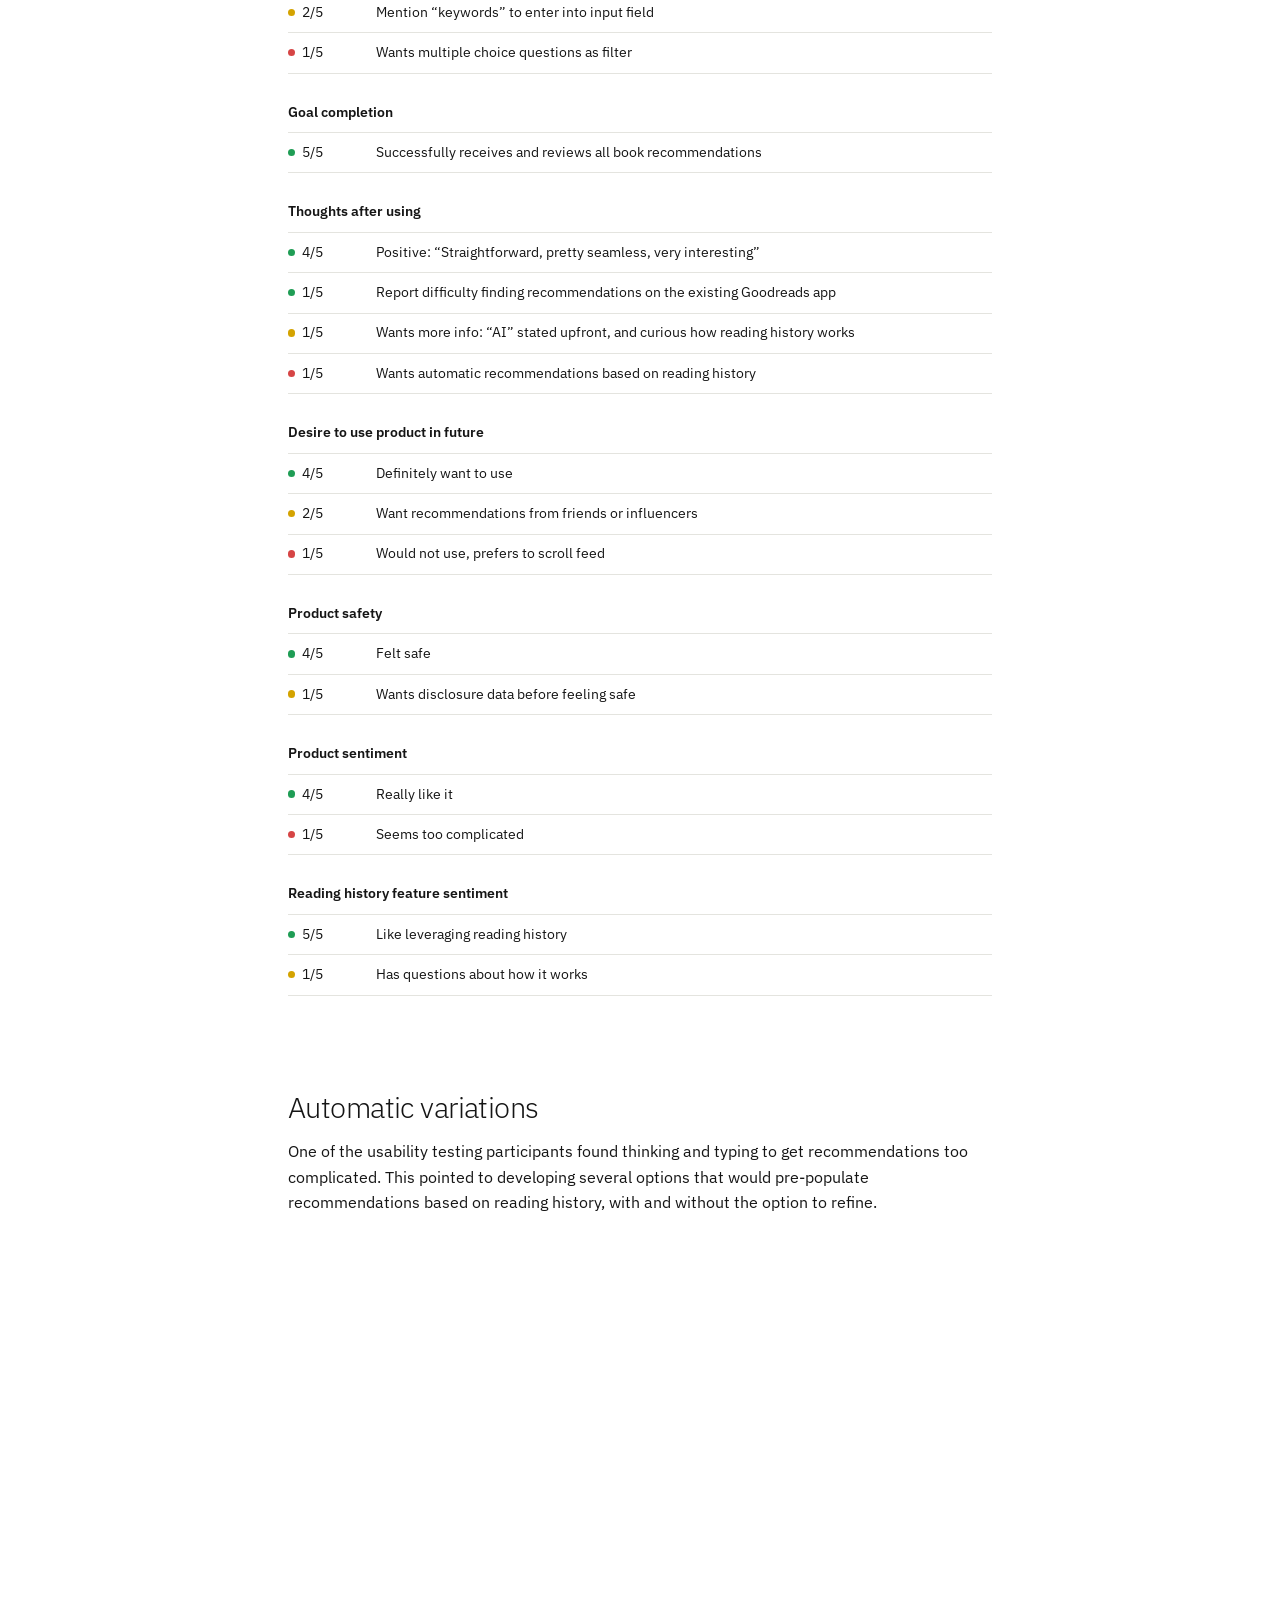
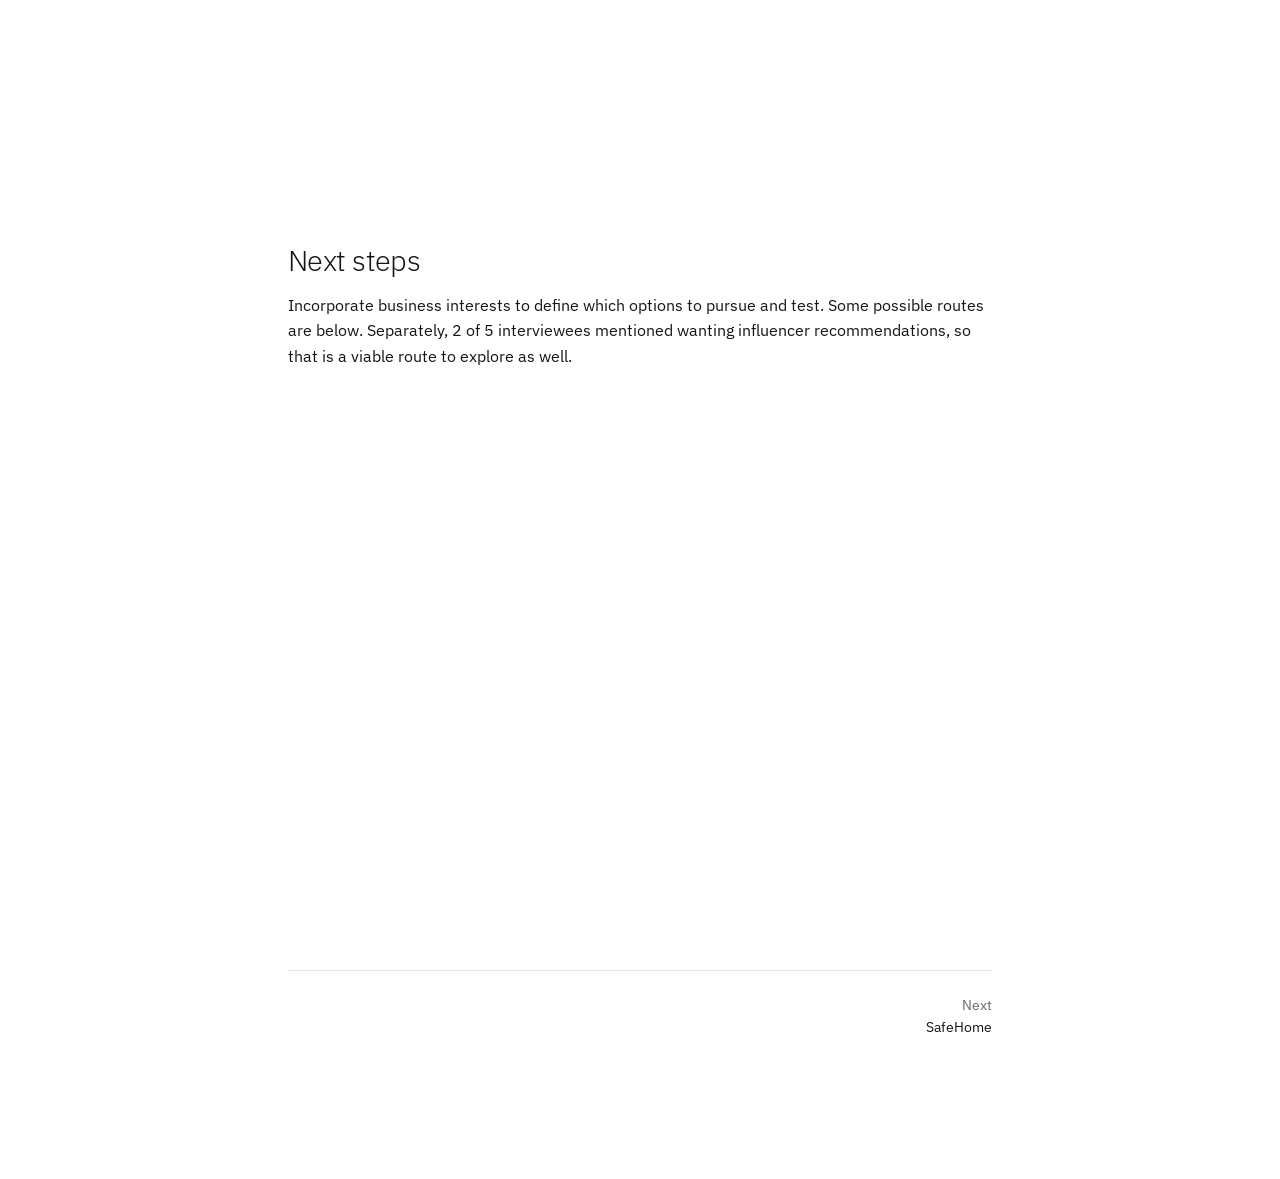
==== commit fa4a4018: "Add Contentsquare heatmap tracking script to all pages Co-Authored-By: Claude Opus 5.5 <noreply@anth" ====
--- a/work/ai-book-recommendations/index.html
+++ b/work/ai-book-recommendations/index.html
@@ -1,6 +1,8 @@
 <!doctype html>
 <html lang="en">
 <head>
+  <!-- Contentsquare heatmap tracking -->
+  <script async src="https://t.contentsquare.net/uxa/30e2cea6ecf9f.js"></script>
   <!-- Google tag (gtag.js) -->
   <script async src="https://www.googletagmanager.com/gtag/js?id=G-506TQESWJM"></script>
   <script>
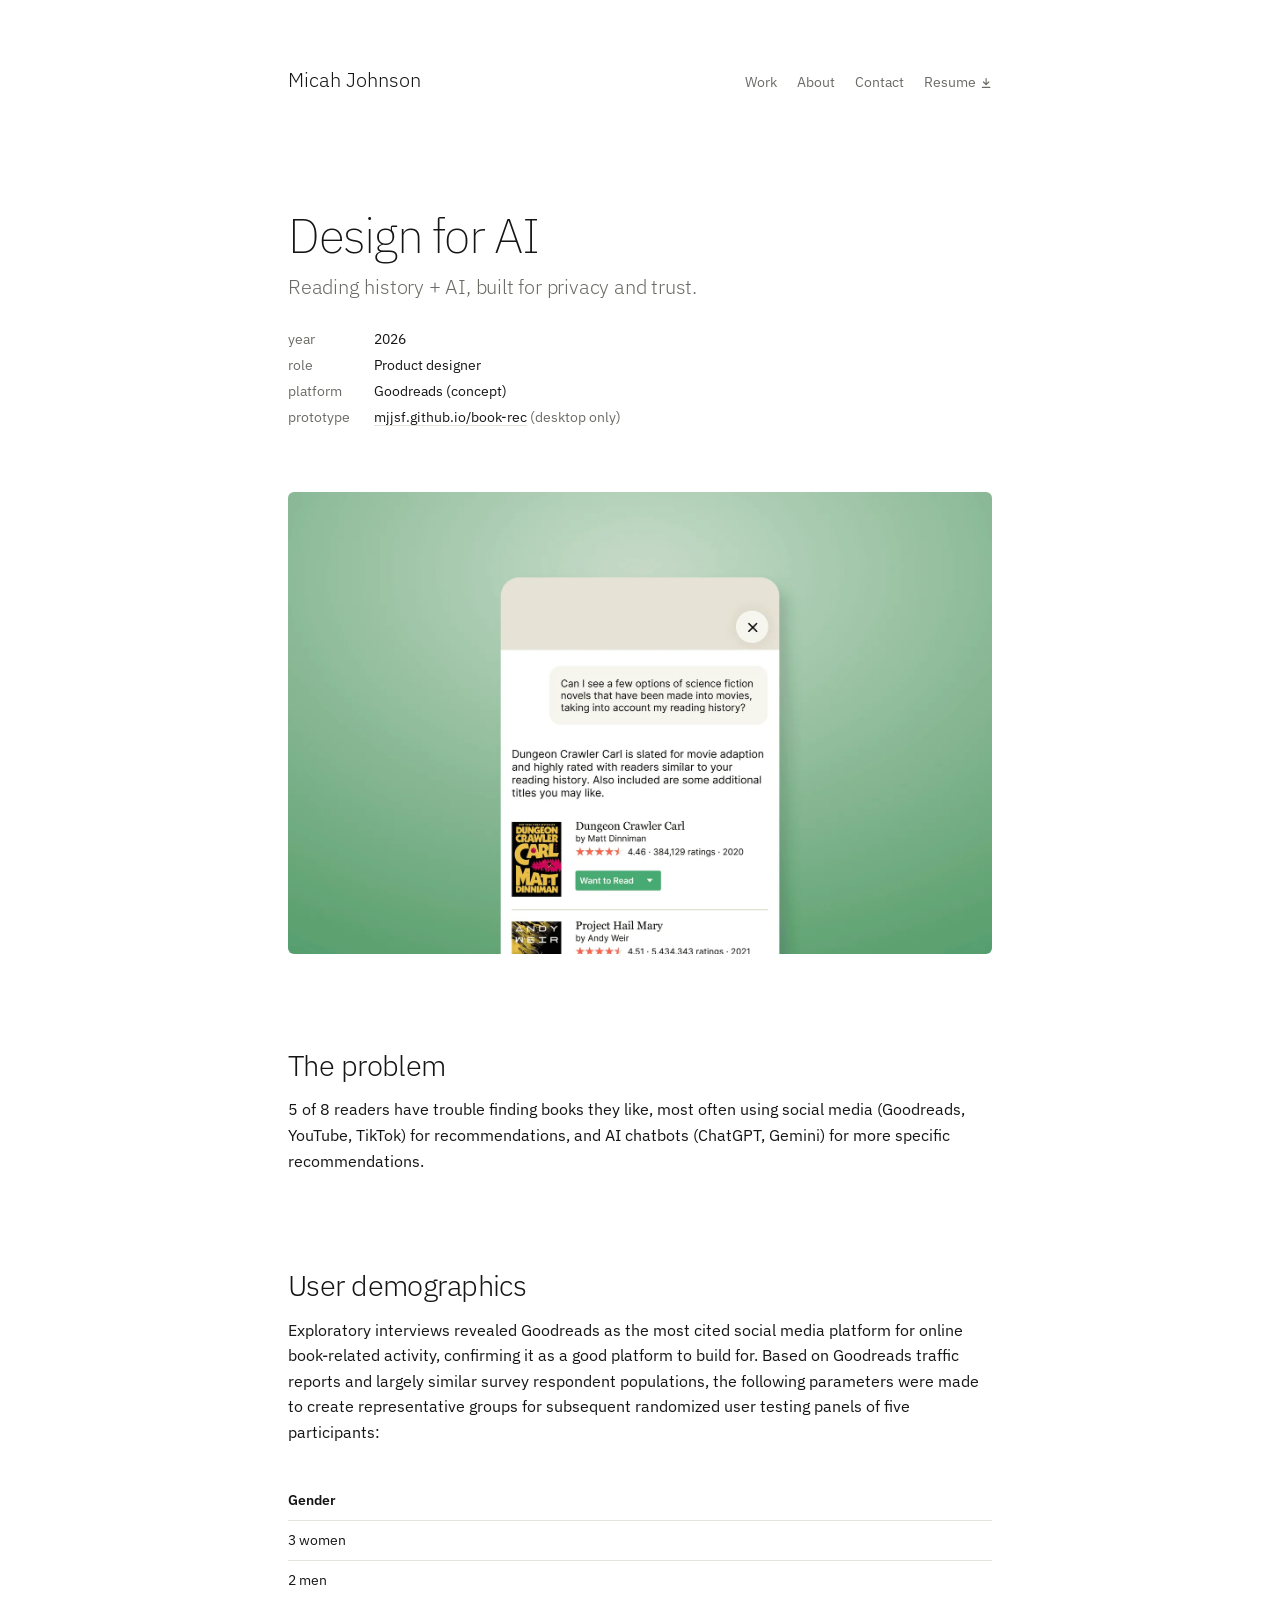
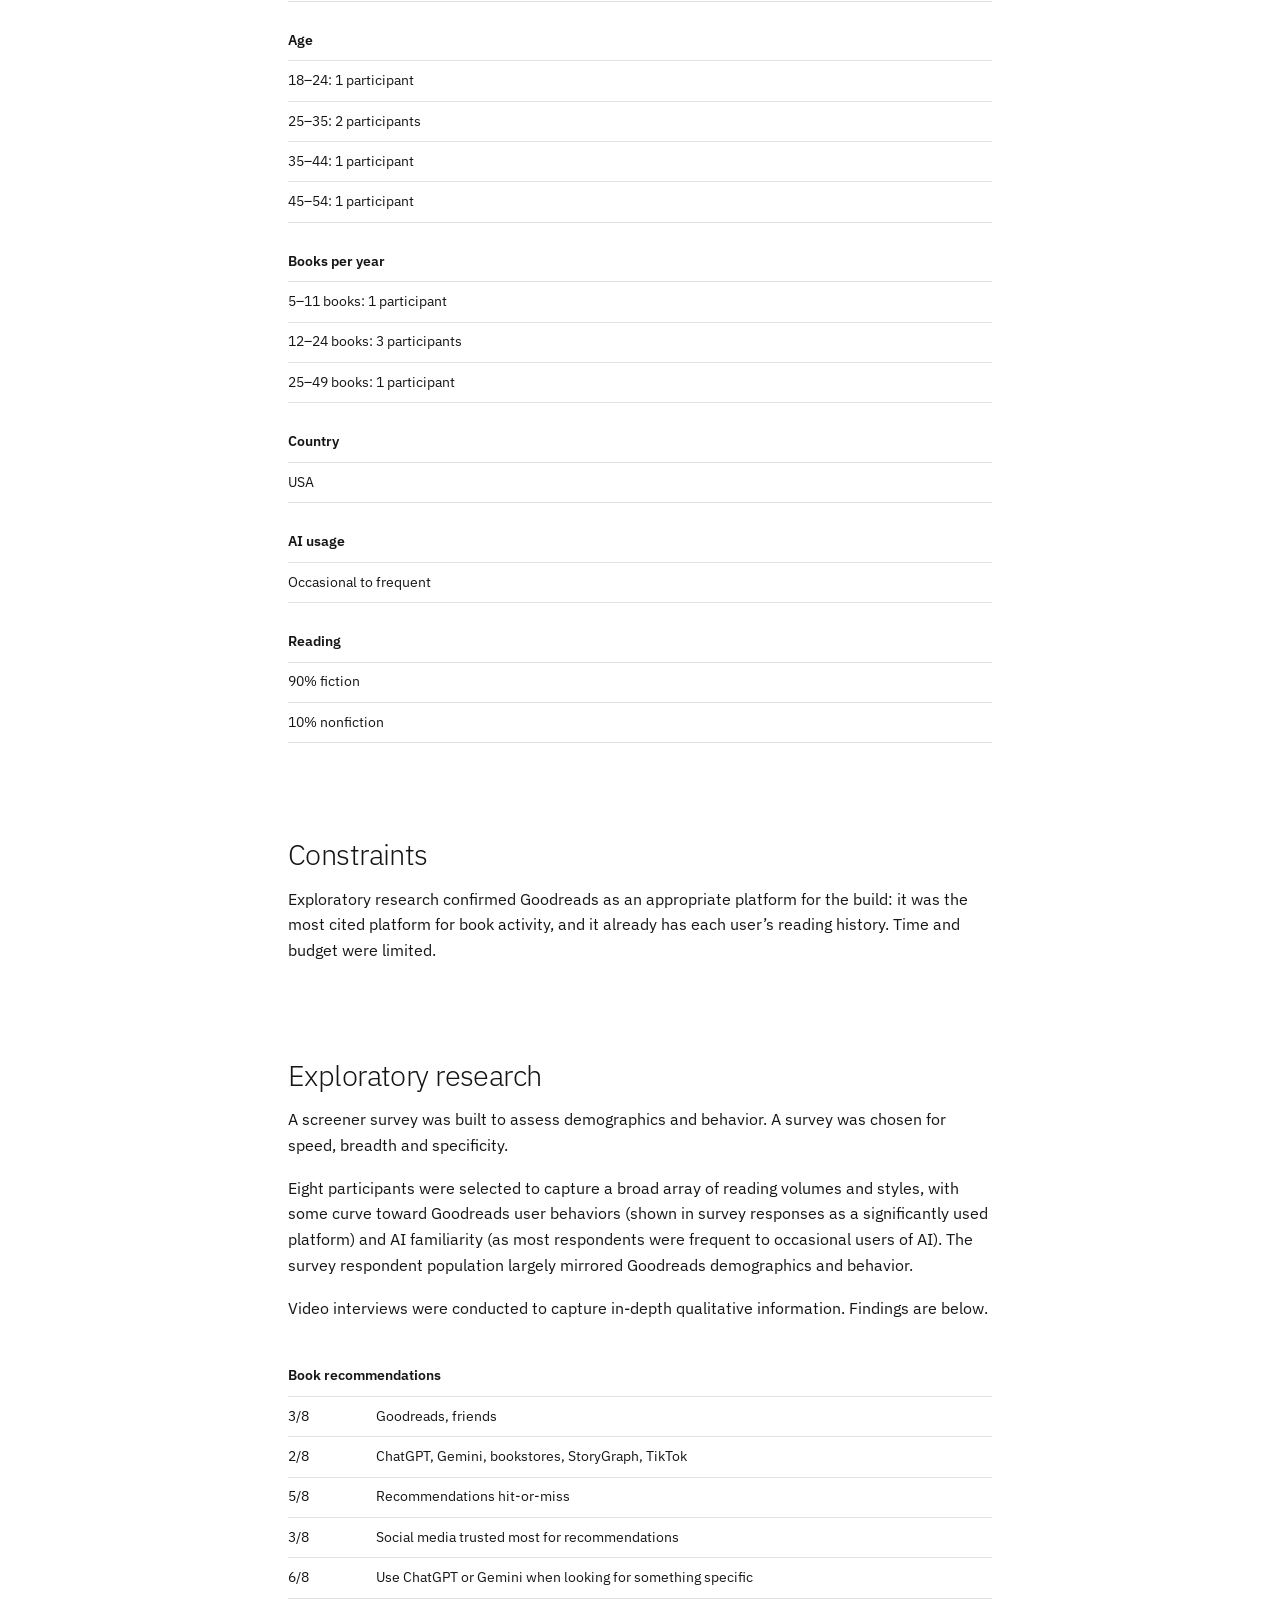
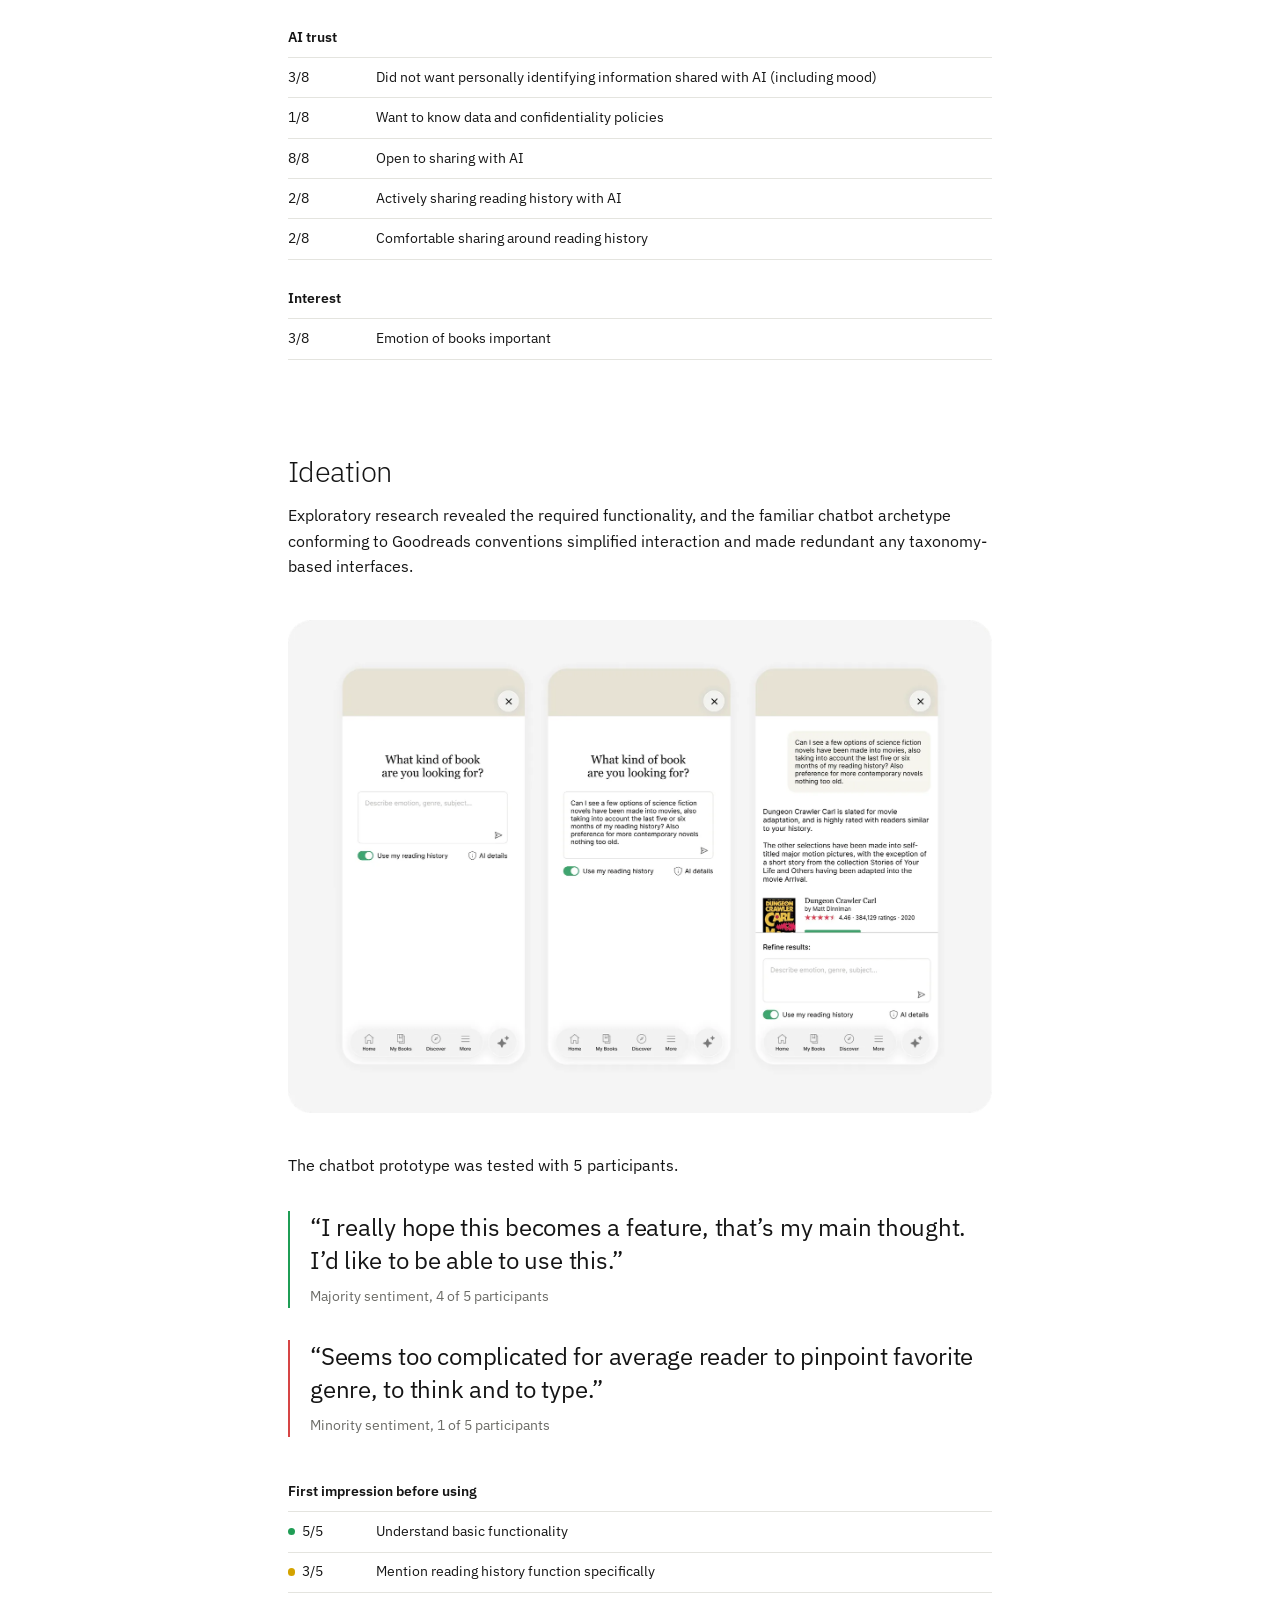
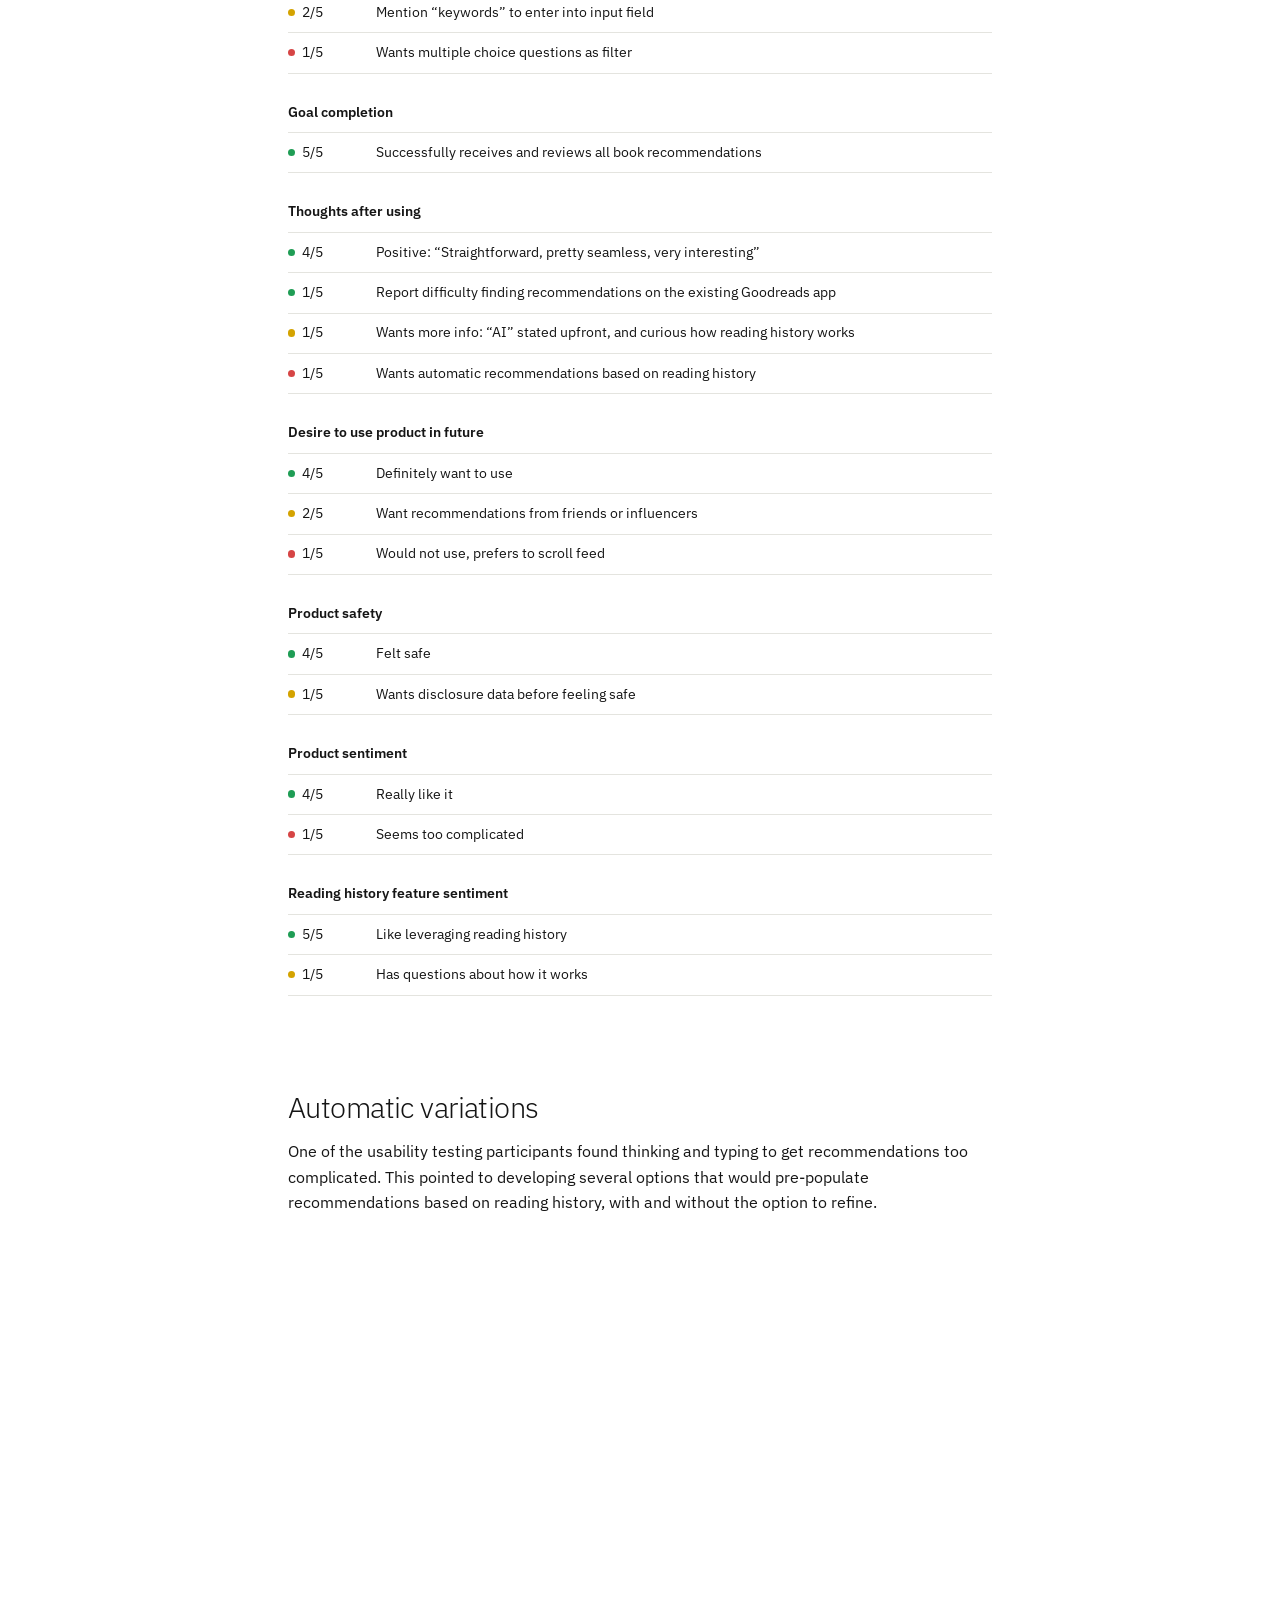
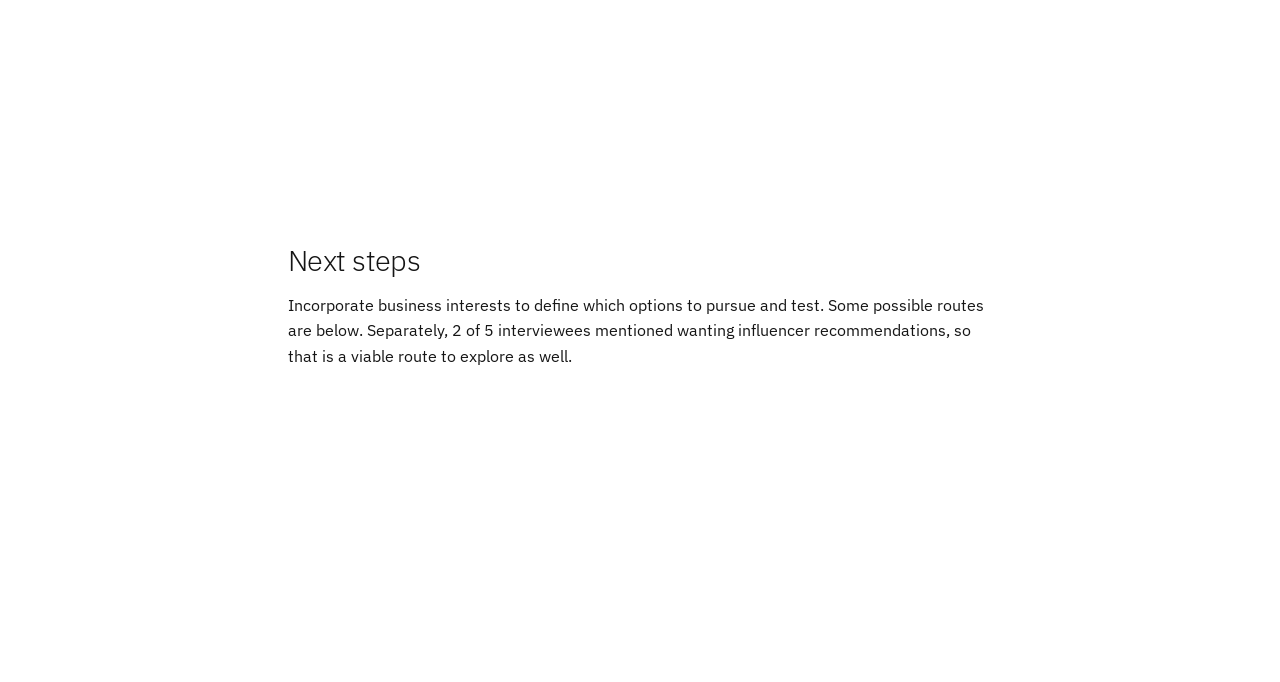
==== commit 25a41deb: "Remove analytics label comments from page heads Co-Authored-By: Claude Opus 5.5 <noreply@anthropic.c" ====
--- a/work/ai-book-recommendations/index.html
+++ b/work/ai-book-recommendations/index.html
@@ -1,9 +1,7 @@
 <!doctype html>
 <html lang="en">
 <head>
-  <!-- Contentsquare heatmap tracking -->
   <script async src="https://t.contentsquare.net/uxa/30e2cea6ecf9f.js"></script>
-  <!-- Google tag (gtag.js) -->
   <script async src="https://www.googletagmanager.com/gtag/js?id=G-506TQESWJM"></script>
   <script>
     window.dataLayer = window.dataLayer || [];
